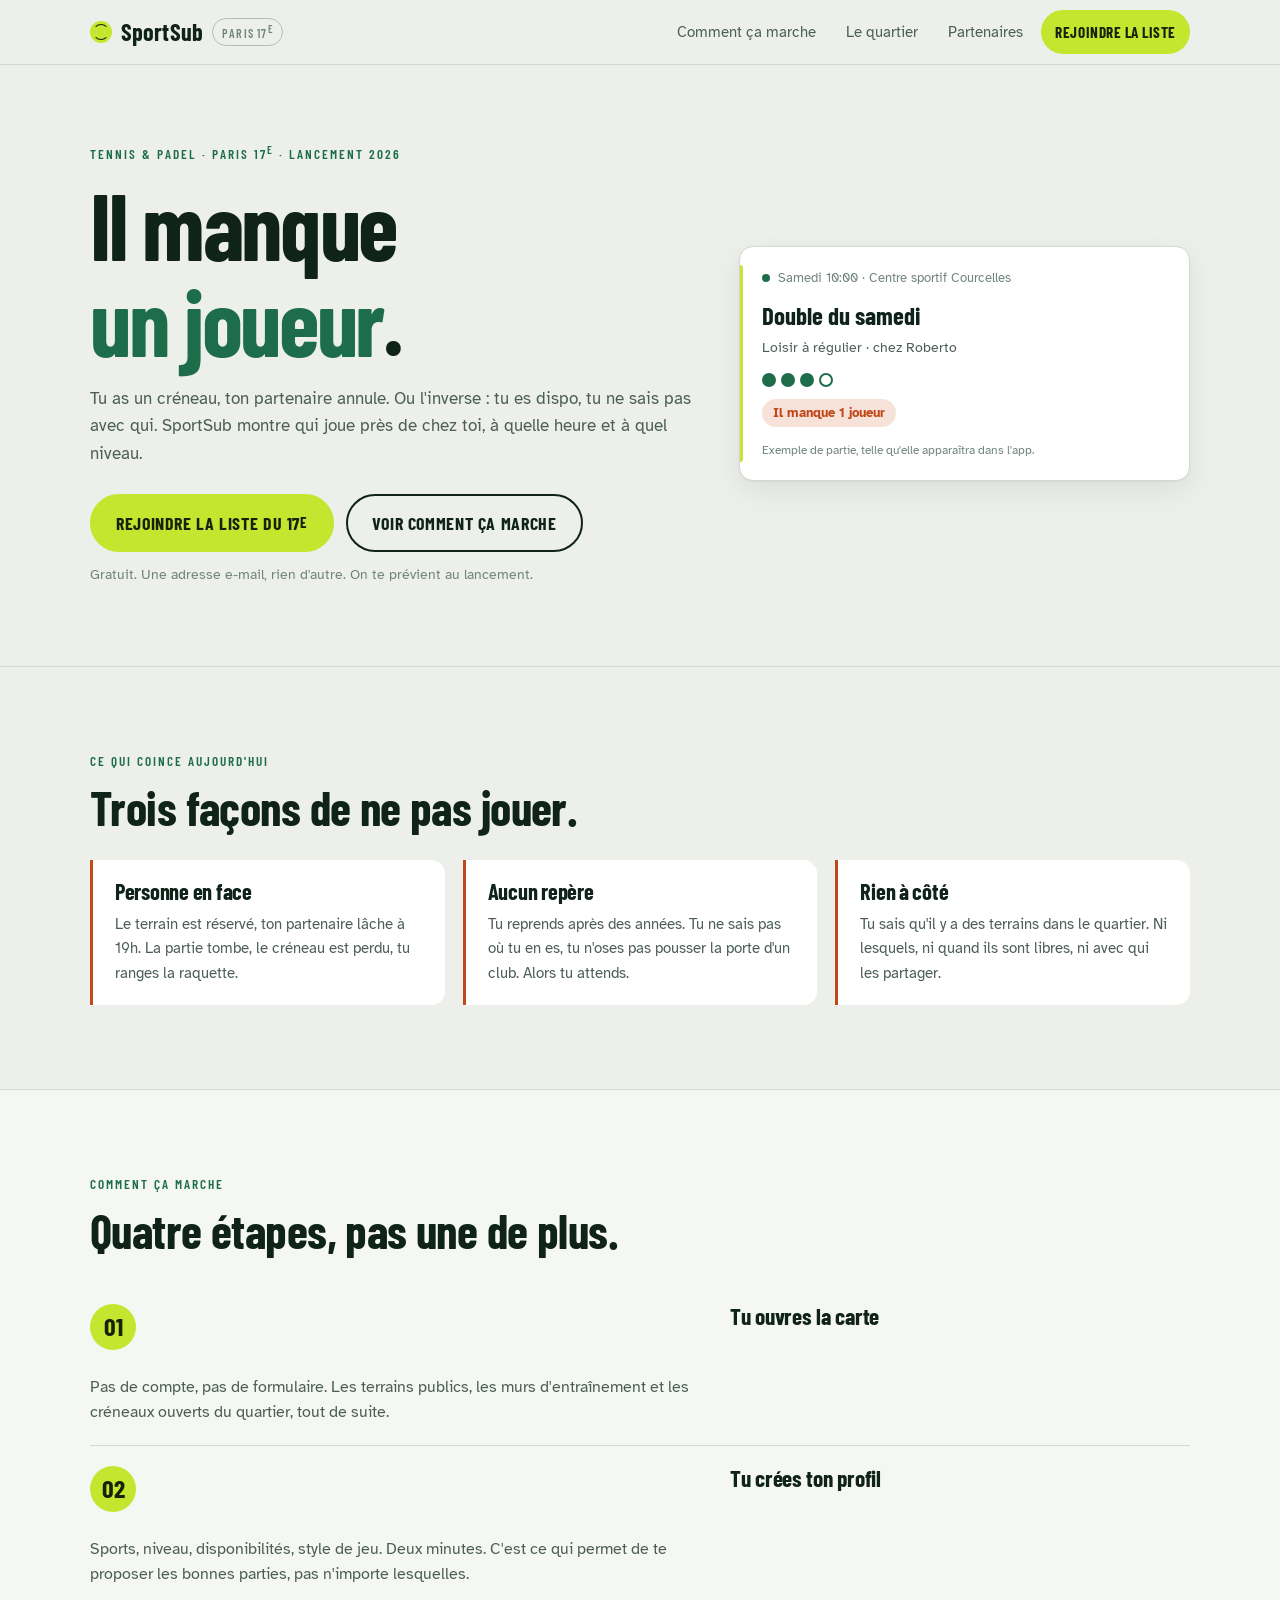
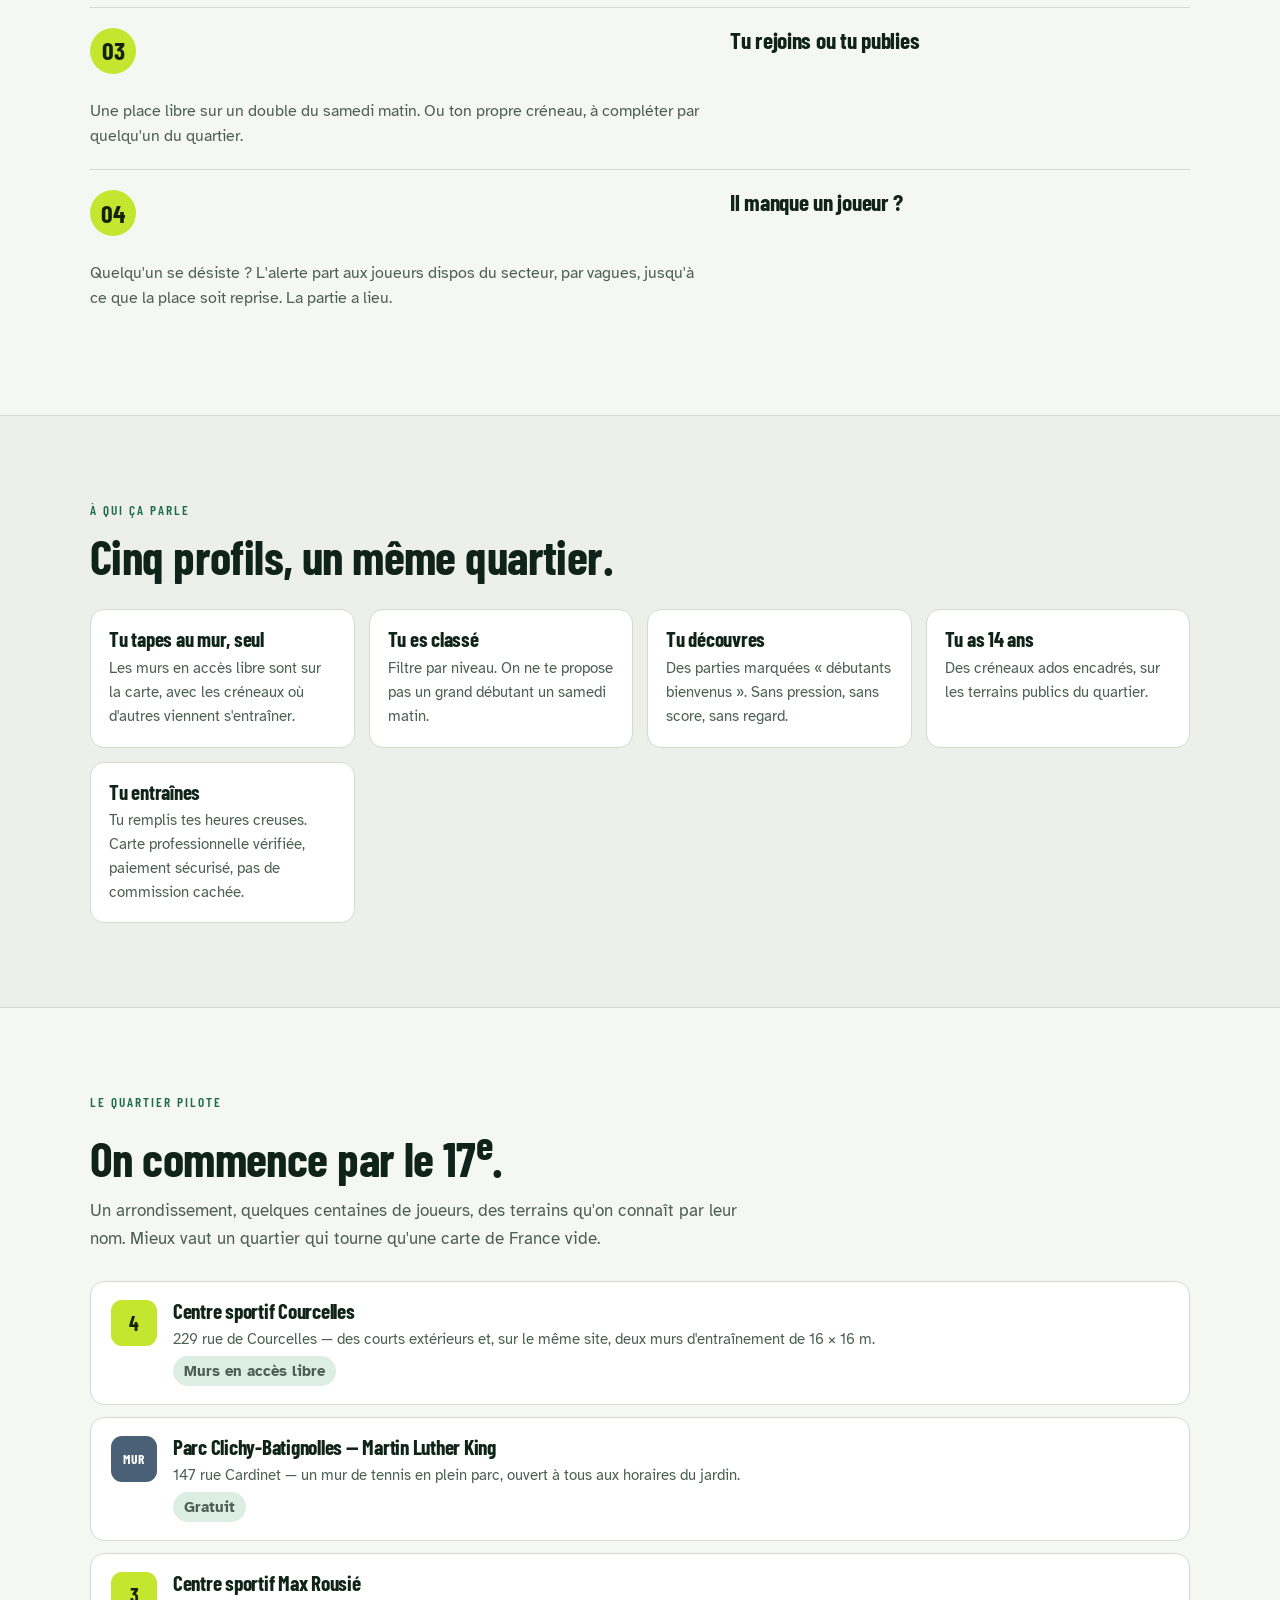
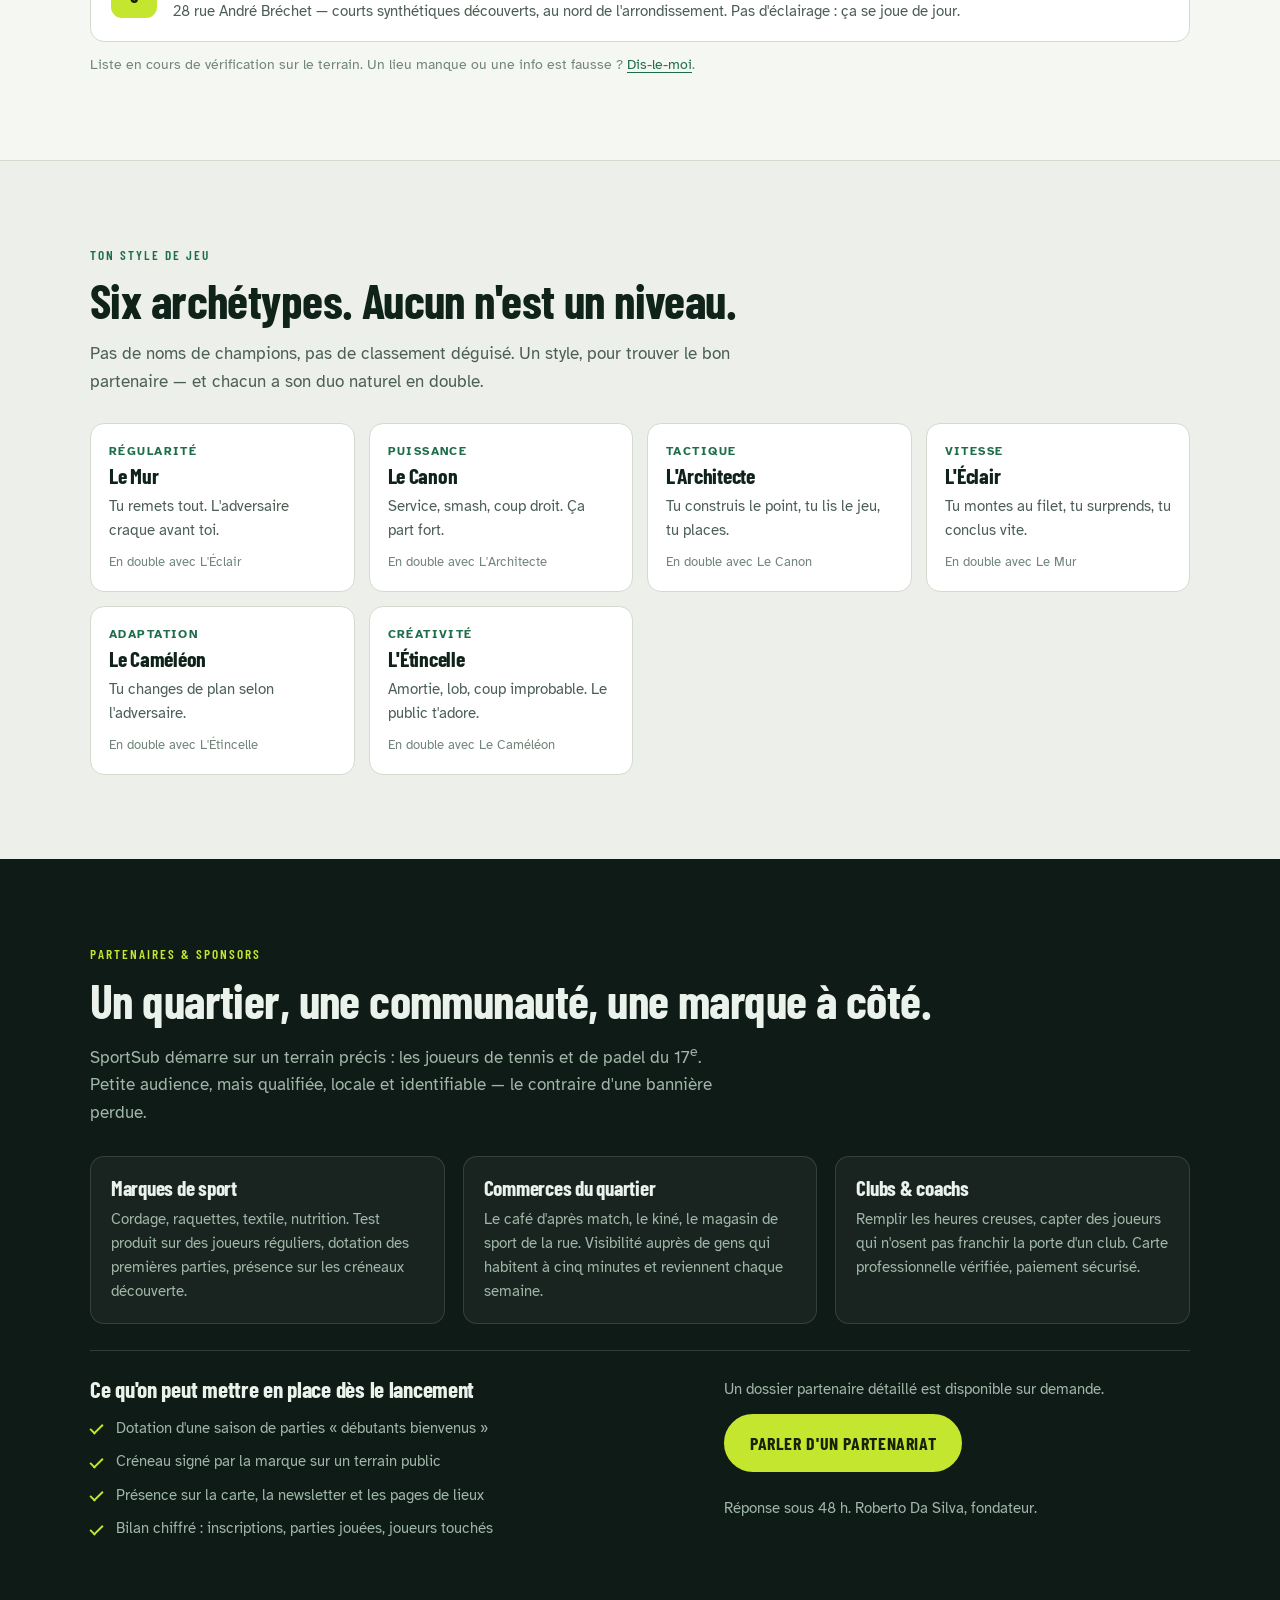
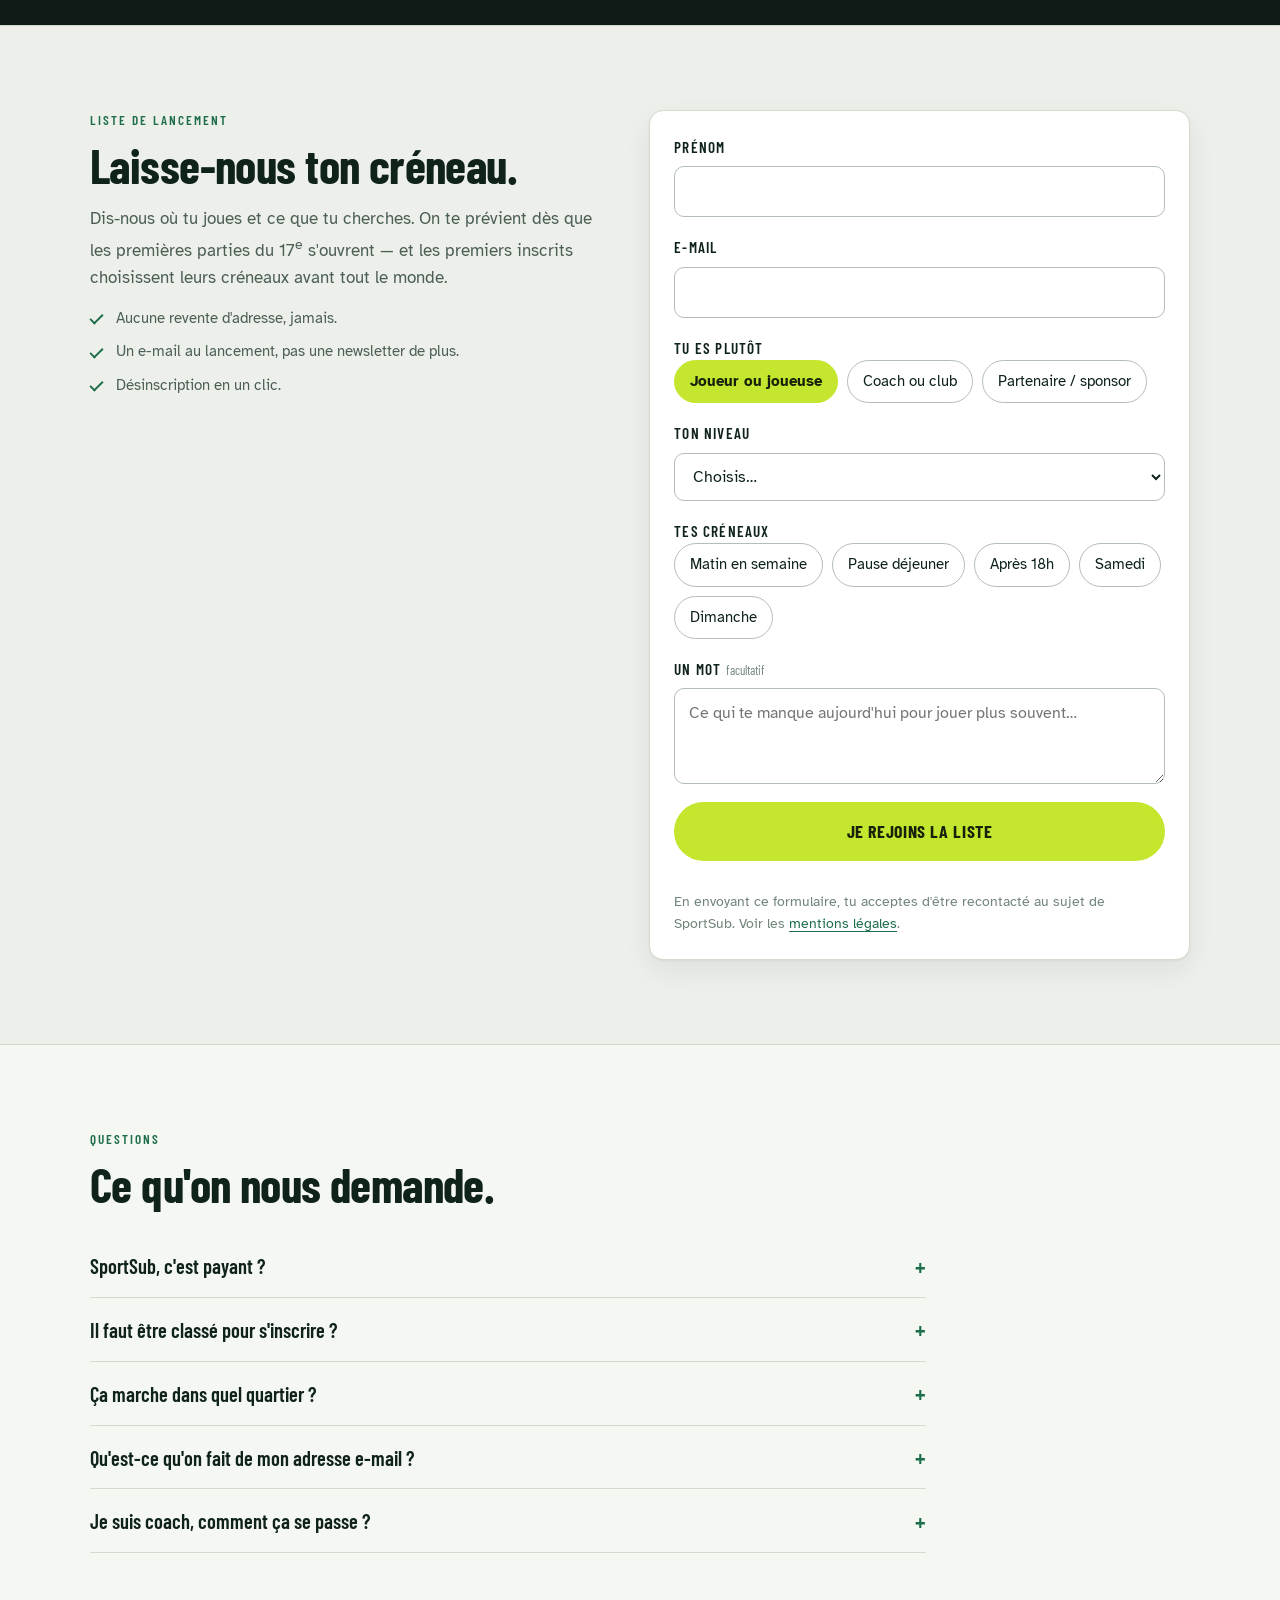
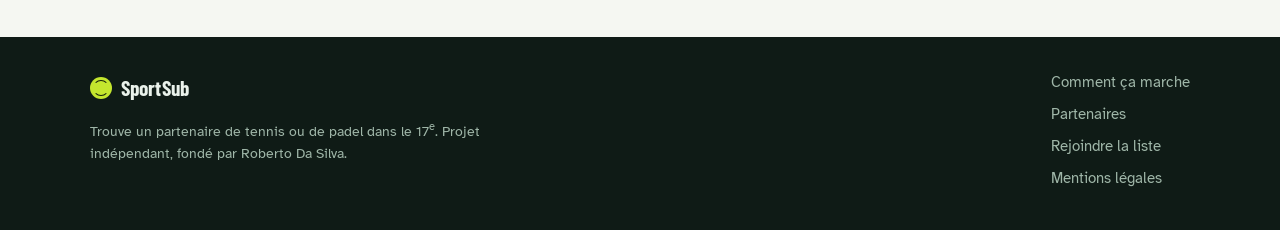
==== index.html @ edb20ce6 "Landing SportSub : page de pre-lancement du 17e Site statique autonome : accueil, formulaire d'inscr" ====
<!doctype html>
<html lang="fr">
<head>
<meta charset="utf-8">
<meta name="viewport" content="width=device-width, initial-scale=1, viewport-fit=cover">

<title>SportSub — trouve un partenaire de tennis et de padel dans le 17e</title>
<meta name="description" content="Tu as un créneau, il te manque quelqu'un. SportSub montre qui joue près de chez toi, à quelle heure et à quel niveau. Terrains publics, murs d'entraînement, clubs et coachs du 17e arrondissement de Paris.">
<link rel="canonical" href="https://robertinho-devfront.github.io/sportsub-landing/">
<meta name="theme-color" content="#0F231A">
<meta name="robots" content="index, follow, max-image-preview:large">

<meta property="og:type" content="website">
<meta property="og:locale" content="fr_FR">
<meta property="og:site_name" content="SportSub">
<meta property="og:title" content="SportSub — il manque un joueur">
<meta property="og:description" content="Trouve un partenaire de tennis ou de padel dans le 17e. Terrains publics, murs d'entraînement, coachs. Rejoins la liste de lancement.">
<meta property="og:url" content="https://robertinho-devfront.github.io/sportsub-landing/">
<meta property="og:image" content="https://robertinho-devfront.github.io/sportsub-landing/assets/img/og-cover.png">
<meta property="og:image:width" content="1200">
<meta property="og:image:height" content="630">
<meta property="og:image:alt" content="SportSub — il manque un joueur. Tennis et padel, Paris 17e.">
<meta name="twitter:card" content="summary_large_image">
<meta name="twitter:title" content="SportSub — il manque un joueur">
<meta name="twitter:description" content="Trouve un partenaire de tennis ou de padel dans le 17e. Rejoins la liste de lancement.">
<meta name="twitter:image" content="https://robertinho-devfront.github.io/sportsub-landing/assets/img/og-cover.png">

<link rel="icon" href="assets/img/favicon.svg" type="image/svg+xml">
<link rel="manifest" href="site.webmanifest">

<link rel="preconnect" href="https://fonts.googleapis.com">
<link rel="preconnect" href="https://fonts.gstatic.com" crossorigin>
<link rel="preload" as="style" href="https://fonts.googleapis.com/css2?family=Barlow+Condensed:wght@500;600;700&family=Atkinson+Hyperlegible:wght@400;700&display=swap">
<link rel="stylesheet" href="https://fonts.googleapis.com/css2?family=Barlow+Condensed:wght@500;600;700&family=Atkinson+Hyperlegible:wght@400;700&display=swap">
<link rel="stylesheet" href="assets/css/styles.css">

<!-- Test A/B du titre : assigné avant le premier rendu, donc sans clignotement.
     Le variant A est celui qui s'affiche si JavaScript est désactivé. -->
<script>
(function(){
  try{
    var k="sportsub_ab_headline", v=localStorage.getItem(k);
    if(v!=="a" && v!=="b"){ v = Math.random() < 0.5 ? "a" : "b"; localStorage.setItem(k, v); }
    document.documentElement.setAttribute("data-variant", v);
  }catch(e){ document.documentElement.setAttribute("data-variant","a"); }
})();
</script>

<!--
  Analytique sans cookie, donc sans bandeau de consentement.
  Décommente et remplace le domaine quand tu auras un compte Plausible (ou équivalent).
  <script defer data-domain="sportsub.fr" src="https://plausible.io/js/script.js"></script>
-->

<script type="application/ld+json">
{
  "@context": "https://schema.org",
  "@graph": [
    {
      "@type": "WebSite",
      "@id": "https://robertinho-devfront.github.io/sportsub-landing/#site",
      "url": "https://robertinho-devfront.github.io/sportsub-landing/",
      "name": "SportSub",
      "inLanguage": "fr-FR",
      "description": "Trouve un partenaire de tennis ou de padel dans le 17e arrondissement de Paris."
    },
    {
      "@type": "Organization",
      "@id": "https://robertinho-devfront.github.io/sportsub-landing/#org",
      "name": "SportSub",
      "url": "https://robertinho-devfront.github.io/sportsub-landing/",
      "logo": "https://robertinho-devfront.github.io/sportsub-landing/assets/img/og-cover.png",
      "founder": { "@type": "Person", "name": "Roberto Da Silva" },
      "areaServed": { "@type": "City", "name": "Paris" }
    },
    {
      "@type": "FAQPage",
      "@id": "https://robertinho-devfront.github.io/sportsub-landing/#faq",
      "mainEntity": [
        { "@type": "Question", "name": "SportSub, c'est payant ?",
          "acceptedAnswer": { "@type": "Answer", "text": "Trouver un partenaire et rejoindre une partie reste gratuit. Les options payantes concernent les coachs et les clubs qui veulent remplir leurs créneaux." } },
        { "@type": "Question", "name": "Il faut être classé pour s'inscrire ?",
          "acceptedAnswer": { "@type": "Answer", "text": "Non. Le niveau sert à te proposer les bonnes parties, pas à te trier. Débutants, joueurs du dimanche et classés cohabitent, chacun sur ses créneaux." } },
        { "@type": "Question", "name": "Ça marche dans quel quartier ?",
          "acceptedAnswer": { "@type": "Answer", "text": "On démarre sur le 17e arrondissement de Paris : terrains publics, murs d'entraînement en accès libre, clubs et coachs du secteur. Les autres arrondissements suivront." } },
        { "@type": "Question", "name": "Qu'est-ce qu'on fait de mon adresse e-mail ?",
          "acceptedAnswer": { "@type": "Answer", "text": "Elle sert uniquement à te prévenir du lancement. Aucune revente, aucun partage, désinscription en un clic." } }
      ]
    }
  ]
}
</script>
</head>

<body>
<a class="skip" href="#contenu">Aller au contenu</a>

<header class="topbar">
  <div class="wrap topbar__in">
    <a class="logo" href="#top" aria-label="SportSub, accueil">
      <span class="logo__ball" aria-hidden="true"></span>
      SportSub
      <span class="tag">Paris 17<sup>e</sup></span>
    </a>
    <nav class="nav" aria-label="Navigation principale">
      <a href="#comment">Comment ça marche</a>
      <a href="#quartier">Le quartier</a>
      <a href="#partenaires">Partenaires</a>
      <a class="btn btn--ball btn--sm" href="#inscription">Rejoindre la liste</a>
    </nav>
  </div>
</header>

<main id="contenu">

  <!-- ══ HERO ══ -->
  <section class="hero" id="top">
    <div class="wrap hero__in">
      <div class="hero__text">
        <p class="kicker">Tennis &amp; padel · Paris 17<sup>e</sup> · Lancement 2026</p>
        <h1 id="headline">
          <span class="v v--a">Il manque <em>un joueur</em>.</span>
          <span class="v v--b">Trouve ton <em>partenaire</em> dans le 17<sup>e</sup>.</span>
        </h1>
        <p class="lead">
          Tu as un créneau, ton partenaire annule. Ou l'inverse : tu es dispo, tu ne sais pas avec qui.
          SportSub montre qui joue près de chez toi, à quelle heure et à quel niveau.
        </p>
        <div class="cta-row">
          <a class="btn btn--ball" href="#inscription">Rejoindre la liste du 17<sup>e</sup></a>
          <a class="btn btn--ghost" href="#comment">Voir comment ça marche</a>
        </div>
        <p class="micro">Gratuit. Une adresse e-mail, rien d'autre. On te prévient au lancement.</p>
      </div>

      <figure class="hero__card" aria-labelledby="hero-card-t">
        <figcaption class="hero__card-head">
          <span class="dot" aria-hidden="true"></span>
          <span id="hero-card-t">Samedi 10:00 · Centre sportif Courcelles</span>
        </figcaption>
        <p class="hero__card-title">Double du samedi</p>
        <p class="hero__card-meta">Loisir à régulier · chez Roberto</p>
        <div class="seats" role="img" aria-label="3 joueurs sur 4">
          <i class="seat seat--on"></i><i class="seat seat--on"></i><i class="seat seat--on"></i><i class="seat"></i>
        </div>
        <p class="hero__card-alert">Il manque 1 joueur</p>
        <p class="hero__card-foot">Exemple de partie, telle qu'elle apparaîtra dans l'app.</p>
      </figure>
    </div>
  </section>

  <!-- ══ PROBLÈME ══ -->
  <section class="sec" id="probleme">
    <div class="wrap">
      <p class="kicker">Ce qui coince aujourd'hui</p>
      <h2>Trois façons de ne pas jouer.</h2>
      <div class="cols3">
        <article class="prob">
          <h3>Personne en face</h3>
          <p>Le terrain est réservé, ton partenaire lâche à 19h. La partie tombe, le créneau est perdu, tu ranges la raquette.</p>
        </article>
        <article class="prob">
          <h3>Aucun repère</h3>
          <p>Tu reprends après des années. Tu ne sais pas où tu en es, tu n'oses pas pousser la porte d'un club. Alors tu attends.</p>
        </article>
        <article class="prob">
          <h3>Rien à côté</h3>
          <p>Tu sais qu'il y a des terrains dans le quartier. Ni lesquels, ni quand ils sont libres, ni avec qui les partager.</p>
        </article>
      </div>
    </div>
  </section>

  <!-- ══ COMMENT ══ -->
  <section class="sec sec--alt" id="comment">
    <div class="wrap">
      <p class="kicker">Comment ça marche</p>
      <h2>Quatre étapes, pas une de plus.</h2>
      <ol class="steps">
        <li>
          <h3>Tu ouvres la carte</h3>
          <p>Pas de compte, pas de formulaire. Les terrains publics, les murs d'entraînement et les créneaux ouverts du quartier, tout de suite.</p>
        </li>
        <li>
          <h3>Tu crées ton profil</h3>
          <p>Sports, niveau, disponibilités, style de jeu. Deux minutes. C'est ce qui permet de te proposer les bonnes parties, pas n'importe lesquelles.</p>
        </li>
        <li>
          <h3>Tu rejoins ou tu publies</h3>
          <p>Une place libre sur un double du samedi matin. Ou ton propre créneau, à compléter par quelqu'un du quartier.</p>
        </li>
        <li>
          <h3>Il manque un joueur&nbsp;?</h3>
          <p>Quelqu'un se désiste&nbsp;? L'alerte part aux joueurs dispos du secteur, par vagues, jusqu'à ce que la place soit reprise. La partie a lieu.</p>
        </li>
      </ol>
    </div>
  </section>

  <!-- ══ POUR QUI ══ -->
  <section class="sec" id="pour-qui">
    <div class="wrap">
      <p class="kicker">À qui ça parle</p>
      <h2>Cinq profils, un même quartier.</h2>
      <div class="cards">
        <article class="mini"><h3>Tu tapes au mur, seul</h3><p>Les murs en accès libre sont sur la carte, avec les créneaux où d'autres viennent s'entraîner.</p></article>
        <article class="mini"><h3>Tu es classé</h3><p>Filtre par niveau. On ne te propose pas un grand débutant un samedi matin.</p></article>
        <article class="mini"><h3>Tu découvres</h3><p>Des parties marquées « débutants bienvenus ». Sans pression, sans score, sans regard.</p></article>
        <article class="mini"><h3>Tu as 14 ans</h3><p>Des créneaux ados encadrés, sur les terrains publics du quartier.</p></article>
        <article class="mini"><h3>Tu entraînes</h3><p>Tu remplis tes heures creuses. Carte professionnelle vérifiée, paiement sécurisé, pas de commission cachée.</p></article>
      </div>
    </div>
  </section>

  <!-- ══ QUARTIER ══ -->
  <section class="sec sec--alt" id="quartier">
    <div class="wrap">
      <p class="kicker">Le quartier pilote</p>
      <h2>On commence par le 17<sup>e</sup>.</h2>
      <p class="lead lead--tight">
        Un arrondissement, quelques centaines de joueurs, des terrains qu'on connaît par leur nom.
        Mieux vaut un quartier qui tourne qu'une carte de France vide.
      </p>
      <ul class="venues">
        <li>
          <span class="venues__k" aria-hidden="true">4</span>
          <div>
            <h3>Centre sportif Courcelles</h3>
            <p>229 rue de Courcelles — des courts extérieurs et, sur le même site, deux murs d'entraînement de 16 × 16 m.</p>
            <p class="badge badge--free">Murs en accès libre</p>
          </div>
        </li>
        <li>
          <span class="venues__k venues__k--wall" aria-hidden="true">MUR</span>
          <div>
            <h3>Parc Clichy-Batignolles — Martin Luther King</h3>
            <p>147 rue Cardinet — un mur de tennis en plein parc, ouvert à tous aux horaires du jardin.</p>
            <p class="badge badge--free">Gratuit</p>
          </div>
        </li>
        <li>
          <span class="venues__k" aria-hidden="true">3</span>
          <div>
            <h3>Centre sportif Max Rousié</h3>
            <p>28 rue André Bréchet — courts synthétiques découverts, au nord de l'arrondissement. Pas d'éclairage : ça se joue de jour.</p>
          </div>
        </li>
      </ul>
      <p class="micro">Liste en cours de vérification sur le terrain. Un lieu manque ou une info est fausse ? <a href="#inscription">Dis-le-moi</a>.</p>
    </div>
  </section>

  <!-- ══ ARCHÉTYPES ══ -->
  <section class="sec" id="styles">
    <div class="wrap">
      <p class="kicker">Ton style de jeu</p>
      <h2>Six archétypes. Aucun n'est un niveau.</h2>
      <p class="lead lead--tight">
        Pas de noms de champions, pas de classement déguisé. Un style, pour trouver le bon partenaire —
        et chacun a son duo naturel en double.
      </p>
      <div class="arch">
        <article><p class="trait">Régularité</p><h3>Le Mur</h3><p>Tu remets tout. L'adversaire craque avant toi.</p><p class="duo">En double avec L'Éclair</p></article>
        <article><p class="trait">Puissance</p><h3>Le Canon</h3><p>Service, smash, coup droit. Ça part fort.</p><p class="duo">En double avec L'Architecte</p></article>
        <article><p class="trait">Tactique</p><h3>L'Architecte</h3><p>Tu construis le point, tu lis le jeu, tu places.</p><p class="duo">En double avec Le Canon</p></article>
        <article><p class="trait">Vitesse</p><h3>L'Éclair</h3><p>Tu montes au filet, tu surprends, tu conclus vite.</p><p class="duo">En double avec Le Mur</p></article>
        <article><p class="trait">Adaptation</p><h3>Le Caméléon</h3><p>Tu changes de plan selon l'adversaire.</p><p class="duo">En double avec L'Étincelle</p></article>
        <article><p class="trait">Créativité</p><h3>L'Étincelle</h3><p>Amortie, lob, coup improbable. Le public t'adore.</p><p class="duo">En double avec Le Caméléon</p></article>
      </div>
    </div>
  </section>

  <!-- ══ PARTENAIRES / SPONSORS ══ -->
  <section class="sec sec--dark" id="partenaires">
    <div class="wrap">
      <p class="kicker kicker--light">Partenaires &amp; sponsors</p>
      <h2>Un quartier, une communauté, une marque à côté.</h2>
      <p class="lead lead--tight">
        SportSub démarre sur un terrain précis : les joueurs de tennis et de padel du 17<sup>e</sup>.
        Petite audience, mais qualifiée, locale et identifiable — le contraire d'une bannière perdue.
      </p>

      <div class="cols3 cols3--dark">
        <article class="offer">
          <h3>Marques de sport</h3>
          <p>Cordage, raquettes, textile, nutrition. Test produit sur des joueurs réguliers, dotation des premières parties, présence sur les créneaux découverte.</p>
        </article>
        <article class="offer">
          <h3>Commerces du quartier</h3>
          <p>Le café d'après match, le kiné, le magasin de sport de la rue. Visibilité auprès de gens qui habitent à cinq minutes et reviennent chaque semaine.</p>
        </article>
        <article class="offer">
          <h3>Clubs &amp; coachs</h3>
          <p>Remplir les heures creuses, capter des joueurs qui n'osent pas franchir la porte d'un club. Carte professionnelle vérifiée, paiement sécurisé.</p>
        </article>
      </div>

      <div class="pitch">
        <div>
          <h3>Ce qu'on peut mettre en place dès le lancement</h3>
          <ul class="ticks">
            <li>Dotation d'une saison de parties « débutants bienvenus »</li>
            <li>Créneau signé par la marque sur un terrain public</li>
            <li>Présence sur la carte, la newsletter et les pages de lieux</li>
            <li>Bilan chiffré : inscriptions, parties jouées, joueurs touchés</li>
          </ul>
        </div>
        <div class="pitch__cta">
          <p>Un dossier partenaire détaillé est disponible sur demande.</p>
          <a class="btn btn--ball" href="#inscription" data-role="partenaire">Parler d'un partenariat</a>
          <p class="micro micro--light">Réponse sous 48&nbsp;h. Roberto Da Silva, fondateur.</p>
        </div>
      </div>
    </div>
  </section>

  <!-- ══ INSCRIPTION ══ -->
  <section class="sec" id="inscription">
    <div class="wrap form-grid">
      <div>
        <p class="kicker">Liste de lancement</p>
        <h2>Laisse-nous ton créneau.</h2>
        <p class="lead lead--tight">
          Dis-nous où tu joues et ce que tu cherches. On te prévient dès que les premières parties du 17<sup>e</sup> s'ouvrent —
          et les premiers inscrits choisissent leurs créneaux avant tout le monde.
        </p>
        <ul class="ticks ticks--plain">
          <li>Aucune revente d'adresse, jamais.</li>
          <li>Un e-mail au lancement, pas une newsletter de plus.</li>
          <li>Désinscription en un clic.</li>
        </ul>
      </div>

      <form id="form" novalidate>
        <div class="field">
          <label for="f-prenom">Prénom</label>
          <input type="text" id="f-prenom" name="prenom" autocomplete="given-name" required aria-describedby="e-prenom">
          <p class="err" id="e-prenom" hidden></p>
        </div>

        <div class="field">
          <label for="f-email">E-mail</label>
          <input type="email" id="f-email" name="email" autocomplete="email" inputmode="email" required aria-describedby="e-email">
          <p class="err" id="e-email" hidden></p>
        </div>

        <fieldset class="field">
          <legend>Tu es plutôt</legend>
          <div class="opts" role="group">
            <label class="opt"><input type="radio" name="profil" value="joueur" checked><span>Joueur ou joueuse</span></label>
            <label class="opt"><input type="radio" name="profil" value="coach"><span>Coach ou club</span></label>
            <label class="opt"><input type="radio" name="profil" value="partenaire"><span>Partenaire / sponsor</span></label>
          </div>
        </fieldset>

        <div class="field" data-when="joueur">
          <label for="f-niveau">Ton niveau</label>
          <select id="f-niveau" name="niveau">
            <option value="">Choisis…</option>
            <option value="decouverte">Je découvre, je n'ai jamais vraiment joué</option>
            <option value="loisir">Loisir, je tape la balle de temps en temps</option>
            <option value="regulier">Régulier, je joue toutes les semaines</option>
            <option value="classe">Classé, de 30/4 à 15/5</option>
            <option value="competition">Compétition, 15/4 et mieux</option>
          </select>
        </div>

        <fieldset class="field" data-when="joueur">
          <legend>Tes créneaux</legend>
          <div class="opts">
            <label class="opt"><input type="checkbox" name="dispo" value="matin"><span>Matin en semaine</span></label>
            <label class="opt"><input type="checkbox" name="dispo" value="midi"><span>Pause déjeuner</span></label>
            <label class="opt"><input type="checkbox" name="dispo" value="soir"><span>Après 18h</span></label>
            <label class="opt"><input type="checkbox" name="dispo" value="samedi"><span>Samedi</span></label>
            <label class="opt"><input type="checkbox" name="dispo" value="dimanche"><span>Dimanche</span></label>
          </div>
        </fieldset>

        <div class="field">
          <label for="f-mot">Un mot <span class="opt-tag">facultatif</span></label>
          <textarea id="f-mot" name="mot" maxlength="600" placeholder="Ce qui te manque aujourd'hui pour jouer plus souvent…"></textarea>
        </div>

        <!-- Piège à robots : invisible pour les humains, rempli par les bots. -->
        <div class="hp" aria-hidden="true">
          <label for="f-site">Ne remplis pas ce champ</label>
          <input type="text" id="f-site" name="_gotcha" tabindex="-1" autocomplete="off">
        </div>

        <button type="submit" class="btn btn--ball" id="submit">Je rejoins la liste</button>
        <p class="state" id="state" role="status" hidden></p>
        <p class="micro">
          En envoyant ce formulaire, tu acceptes d'être recontacté au sujet de SportSub.
          Voir les <a href="mentions-legales.html">mentions légales</a>.
        </p>
      </form>
    </div>
  </section>

  <!-- ══ FAQ ══ -->
  <section class="sec sec--alt" id="faq">
    <div class="wrap">
      <p class="kicker">Questions</p>
      <h2>Ce qu'on nous demande.</h2>
      <div class="faq">
        <details>
          <summary>SportSub, c'est payant&nbsp;?</summary>
          <p>Trouver un partenaire et rejoindre une partie reste gratuit. Les options payantes concernent les coachs et les clubs qui veulent remplir leurs créneaux.</p>
        </details>
        <details>
          <summary>Il faut être classé pour s'inscrire&nbsp;?</summary>
          <p>Non. Le niveau sert à te proposer les bonnes parties, pas à te trier. Débutants, joueurs du dimanche et classés cohabitent, chacun sur ses créneaux.</p>
        </details>
        <details>
          <summary>Ça marche dans quel quartier&nbsp;?</summary>
          <p>On démarre sur le 17<sup>e</sup> arrondissement de Paris : terrains publics, murs d'entraînement en accès libre, clubs et coachs du secteur. Les autres arrondissements suivront, un par un.</p>
        </details>
        <details>
          <summary>Qu'est-ce qu'on fait de mon adresse e-mail&nbsp;?</summary>
          <p>Elle sert uniquement à te prévenir du lancement. Aucune revente, aucun partage, désinscription en un clic.</p>
        </details>
        <details>
          <summary>Je suis coach, comment ça se passe&nbsp;?</summary>
          <p>Carte professionnelle vérifiée à l'inscription, comme l'exige le Code du sport. Tu publies tes créneaux, les joueurs réservent, le paiement est sécurisé.</p>
        </details>
      </div>
    </div>
  </section>
</main>

<footer class="foot">
  <div class="wrap foot__in">
    <div>
      <a class="logo logo--foot" href="#top"><span class="logo__ball" aria-hidden="true"></span>SportSub</a>
      <p class="micro micro--light">Trouve un partenaire de tennis ou de padel dans le 17<sup>e</sup>. Projet indépendant, fondé par Roberto Da Silva.</p>
    </div>
    <nav aria-label="Pied de page">
      <a href="#comment">Comment ça marche</a>
      <a href="#partenaires">Partenaires</a>
      <a href="#inscription">Rejoindre la liste</a>
      <a href="mentions-legales.html">Mentions légales</a>
    </nav>
  </div>
</footer>

<script src="assets/js/main.js" defer></script>
</body>
</html>
---- assets/css/styles.css ----
/* ==========================================================================
   SportSub — landing de pré-lancement
   Design system : lignes de court, vert terrain, jaune balle.
   Tokens en clair sur :root, redéfinis en sombre. Rien de codé en dur.
   ========================================================================== */

:root{
  --ground:#EDF0EA;
  --panel:#FFFFFF;
  --panel-2:#F5F7F2;
  --ink:#0F231A;
  --ink-soft:#4C5F55;
  --ink-faint:#71857A;
  --line:#D3DACE;
  --line-strong:#B3BFB4;

  --ball:#C4E62E;
  --ball-ink:#16220A;
  --court:#1E6D4A;
  --court-soft:#DCEDE2;
  --alert:#C1481A;
  --alert-soft:#F7E2D9;

  --dark-ground:#0F1B16;
  --dark-ink:#EAF2EB;
  --dark-soft:#9FB6A8;

  --radius:14px;
  --shadow:0 1px 2px rgba(15,35,26,.05), 0 10px 28px rgba(15,35,26,.07);
  --maxw:1140px;
  --gutter:20px;

  color-scheme:light;
}

@media (prefers-color-scheme: dark){
  :root:not([data-theme="light"]){
    --ground:#0C1310;
    --panel:#141E19;
    --panel-2:#1A241E;
    --ink:#E7EFE8;
    --ink-soft:#9DB1A4;
    --ink-faint:#7E9387;
    --line:#26332C;
    --line-strong:#3A4A41;

    --ball:#C4E62E;
    --ball-ink:#16220A;
    --court:#54C08A;
    --court-soft:#172E23;
    --alert:#FF8A55;
    --alert-soft:#33200F;

    --dark-ground:#060B09;
    --dark-ink:#EAF2EB;
    --dark-soft:#9FB6A8;

    --shadow:0 1px 2px rgba(0,0,0,.45), 0 10px 28px rgba(0,0,0,.35);
    color-scheme:dark;
  }
}
:root[data-theme="dark"]{
  --ground:#0C1310; --panel:#141E19; --panel-2:#1A241E;
  --ink:#E7EFE8; --ink-soft:#9DB1A4; --ink-faint:#7E9387;
  --line:#26332C; --line-strong:#3A4A41;
  --court:#54C08A; --court-soft:#172E23;
  --alert:#FF8A55; --alert-soft:#33200F;
  --dark-ground:#060B09;
  --shadow:0 1px 2px rgba(0,0,0,.45), 0 10px 28px rgba(0,0,0,.35);
  color-scheme:dark;
}

/* ---------- base ---------- */
*,*::before,*::after{box-sizing:border-box}
html{scroll-behavior:smooth}
@media (prefers-reduced-motion: reduce){
  html{scroll-behavior:auto}
  *{animation-duration:.01ms!important;animation-iteration-count:1!important;transition-duration:.01ms!important}
}
body{
  margin:0;
  background:var(--ground);
  color:var(--ink);
  font-family:"Atkinson Hyperlegible", ui-sans-serif, system-ui, -apple-system, "Segoe UI", sans-serif;
  font-size:17px;
  line-height:1.6;
  -webkit-font-smoothing:antialiased;
  overflow-wrap:break-word;
}
h1,h2,h3,.logo,.btn,.kicker,.venues__k,.steps li h3,.num{
  font-family:"Barlow Condensed", ui-sans-serif, system-ui, sans-serif;
}
h1,h2,h3{margin:0;line-height:1.04;letter-spacing:-.012em;text-wrap:balance}
p{margin:0}
ul,ol{margin:0;padding:0;list-style:none}
img,svg{display:block;max-width:100%}
a{color:var(--court);text-underline-offset:3px}
button{font:inherit;color:inherit;background:none;border:0;cursor:pointer}
:focus-visible{outline:3px solid var(--court);outline-offset:3px;border-radius:4px}

.wrap{width:100%;max-width:var(--maxw);margin-inline:auto;padding-inline:var(--gutter)}

.skip{
  position:absolute;left:var(--gutter);top:8px;z-index:100;
  background:var(--ink);color:var(--ground);padding:10px 16px;border-radius:8px;
  text-decoration:none;transform:translateY(-200%);
}
.skip:focus{transform:translateY(0)}

/* ---------- barre du haut ---------- */
.topbar{
  position:sticky;top:0;z-index:50;
  background:color-mix(in srgb, var(--ground) 90%, transparent);
  backdrop-filter:blur(12px);
  border-bottom:1px solid var(--line);
  padding-top:env(safe-area-inset-top, 0px);
}
.topbar__in{display:flex;align-items:center;gap:16px;min-height:64px;flex-wrap:wrap}
.logo{
  display:flex;align-items:center;gap:9px;
  font-weight:700;font-size:1.5rem;letter-spacing:.005em;
  color:var(--ink);text-decoration:none;
}
.logo__ball{width:22px;height:22px;border-radius:50%;background:var(--ball);position:relative;flex:none}
.logo__ball::after{
  content:"";position:absolute;inset:3px;border-radius:50%;
  border:1.5px solid var(--ball-ink);border-left-color:transparent;border-right-color:transparent;
}
.tag{
  font-family:"Barlow Condensed",sans-serif;font-weight:600;font-size:.76rem;
  text-transform:uppercase;letter-spacing:.1em;color:var(--ink-faint);
  border:1px solid var(--line-strong);border-radius:999px;padding:2px 9px;
}
.nav{display:flex;align-items:center;gap:6px;margin-left:auto;flex-wrap:wrap}
.nav a{
  color:var(--ink-soft);text-decoration:none;font-size:.95rem;
  padding:8px 12px;border-radius:999px;white-space:nowrap;
}
.nav a:hover{color:var(--ink);background:var(--panel-2)}
.nav a.btn{color:var(--ball-ink)}
.nav a.btn:hover{background:transparent;color:var(--ink)}
@media (max-width:640px){
  .nav a:not(.btn){display:none}
  .topbar__in{flex-wrap:nowrap;gap:10px;min-height:58px}
  .logo{font-size:1.3rem;min-width:0}
  .nav a.btn{padding:8px 13px;font-size:.88rem;white-space:nowrap}
}
@media (max-width:420px){
  .tag{display:none}
}

/* ---------- boutons ---------- */
.btn{
  display:inline-flex;align-items:center;justify-content:center;
  padding:13px 24px;border-radius:999px;border:2px solid var(--ink);
  background:var(--ink);color:var(--ground);
  font-weight:700;font-size:1.12rem;letter-spacing:.035em;text-transform:uppercase;
  text-decoration:none;transition:background .15s ease,color .15s ease;
}
.btn:hover{background:transparent;color:var(--ink)}
.btn--ball{background:var(--ball);border-color:var(--ball);color:var(--ball-ink)}
.btn--ball:hover{background:transparent;color:var(--ink);border-color:var(--ink)}
.btn--ghost{background:transparent;color:var(--ink)}
.btn--ghost:hover{background:var(--ink);color:var(--ground)}
.btn--sm{padding:9px 16px;font-size:.98rem}
.btn[disabled]{opacity:.6;cursor:progress}

/* ---------- typographie de section ---------- */
.kicker{
  font-weight:600;text-transform:uppercase;letter-spacing:.15em;
  font-size:.83rem;color:var(--court);margin-bottom:10px;
}
.kicker--light{color:var(--ball)}
.sec{padding-block:clamp(46px, 8vw, 84px);border-top:1px solid var(--line)}
.sec--alt{background:var(--panel-2)}
.sec h2{font-size:clamp(2rem, 5.2vw, 3rem)}
.lead{max-width:60ch;margin-top:16px;font-size:1.08rem;color:var(--ink-soft)}
.lead--tight{margin-top:14px}
.micro{margin-top:12px;font-size:.86rem;color:var(--ink-faint)}
.micro--light{color:var(--dark-soft)}

/* ---------- hero ---------- */
.hero{padding-block:clamp(38px, 7vw, 76px) clamp(40px, 7vw, 80px)}
.hero__in{display:grid;grid-template-columns:minmax(0,1.35fr) minmax(0,1fr);gap:40px;align-items:center}
@media (max-width:900px){ .hero__in{grid-template-columns:1fr;gap:30px} }
.hero h1{font-size:clamp(3rem, 11vw, 5.8rem);font-weight:700;letter-spacing:-.025em}
.hero h1 em{font-style:normal;color:var(--court)}
/* Test A/B du titre : le variant A est le défaut, y compris sans JavaScript. */
.v--b{display:none}
:root[data-variant="b"] .v--a{display:none}
:root[data-variant="b"] .v--b{display:inline}
.hero h1 sup{font-size:.48em;top:-.55em;position:relative}
.cta-row{display:flex;gap:12px;flex-wrap:wrap;margin-top:26px}

.hero__card{
  margin:0;background:var(--panel);border:1px solid var(--line);
  border-radius:var(--radius);padding:20px 22px;box-shadow:var(--shadow);
  position:relative;
}
.hero__card::before{
  content:"";position:absolute;left:0;top:18px;bottom:18px;width:3px;
  background:var(--ball);border-radius:0 3px 3px 0;
}
.hero__card-head{display:flex;align-items:center;gap:8px;font-size:.84rem;color:var(--ink-faint)}
.dot{width:8px;height:8px;border-radius:50%;background:var(--court);flex:none}
.hero__card-title{font-family:"Barlow Condensed",sans-serif;font-weight:700;font-size:1.55rem;margin-top:8px}
.hero__card-meta{font-size:.9rem;color:var(--ink-soft)}
.seats{display:flex;gap:5px;margin-top:14px}
.seat{width:14px;height:14px;border-radius:50%;border:2px solid var(--court);display:block}
.seat--on{background:var(--court)}
.hero__card-alert{
  display:inline-block;margin-top:12px;padding:3px 11px;border-radius:999px;
  background:var(--alert-soft);color:var(--alert);font-weight:700;font-size:.84rem;
}
.hero__card-foot{margin-top:14px;font-size:.78rem;color:var(--ink-faint)}

/* ---------- colonnes ---------- */
.cols3{display:grid;grid-template-columns:repeat(auto-fit,minmax(250px,1fr));gap:18px;margin-top:28px}
.prob{
  background:var(--panel);border-left:3px solid var(--alert);
  border-radius:0 var(--radius) var(--radius) 0;padding:20px 22px;
}
.prob h3{font-size:1.4rem}
.prob p{margin-top:8px;color:var(--ink-soft);font-size:.96rem}

.cards{display:grid;grid-template-columns:repeat(auto-fit,minmax(230px,1fr));gap:14px;margin-top:28px}
.mini{background:var(--panel);border:1px solid var(--line);border-radius:var(--radius);padding:18px}
.mini h3{font-size:1.3rem}
.mini p{margin-top:7px;font-size:.93rem;color:var(--ink-soft)}

/* ---------- étapes ---------- */
.steps{counter-reset:step;margin-top:28px}
.steps li{
  display:grid;grid-template-columns:auto 1fr;gap:20px;align-items:start;
  padding-block:20px;border-bottom:1px solid var(--line);
}
.steps li:last-child{border-bottom:0}
.steps li::before{
  counter-increment:step;content:counter(step,decimal-leading-zero);
  font-family:"Barlow Condensed",sans-serif;font-weight:700;font-size:1.6rem;
  width:46px;height:46px;border-radius:50%;
  background:var(--ball);color:var(--ball-ink);
  display:grid;place-items:center;
}
.steps li h3{font-size:1.45rem}
.steps li p{margin-top:5px;color:var(--ink-soft);font-size:.98rem;max-width:62ch}

/* ---------- lieux ---------- */
.venues{margin-top:28px;display:grid;gap:12px}
.venues li{
  display:grid;grid-template-columns:auto 1fr;gap:16px;align-items:start;
  background:var(--panel);border:1px solid var(--line);border-radius:var(--radius);padding:18px 20px;
}
.venues__k{
  width:46px;height:46px;border-radius:11px;background:var(--ball);color:var(--ball-ink);
  display:grid;place-items:center;font-weight:700;font-size:1.25rem;
}
.venues__k--wall{background:#4A6076;color:#fff;font-size:.85rem;letter-spacing:.06em}
.venues li h3{font-size:1.32rem}
.venues li p{margin-top:5px;font-size:.94rem;color:var(--ink-soft)}
.badge{
  display:inline-block;margin-top:9px;padding:2px 10px;border-radius:999px;
  font-size:.78rem;font-weight:700;background:var(--panel-2);border:1px solid var(--line);color:var(--ink-soft);
}
.badge--free{background:var(--court-soft);border-color:transparent;color:var(--court)}

/* ---------- archétypes ---------- */
.arch{display:grid;grid-template-columns:repeat(auto-fit,minmax(215px,1fr));gap:14px;margin-top:28px}
.arch article{background:var(--panel);border:1px solid var(--line);border-radius:var(--radius);padding:18px}
.arch .trait{font-size:.74rem;font-weight:700;letter-spacing:.12em;text-transform:uppercase;color:var(--court)}
.arch h3{font-size:1.35rem;margin-top:3px}
.arch article p:not(.trait):not(.duo){margin-top:8px;font-size:.93rem;color:var(--ink-soft)}
.arch .duo{margin-top:10px;font-size:.82rem;color:var(--ink-faint)}

/* ---------- section sombre (partenaires) ---------- */
.sec--dark{background:var(--dark-ground);color:var(--dark-ink);border-top-color:var(--dark-ground)}
.sec--dark h2,.sec--dark h3{color:var(--dark-ink)}
.sec--dark .lead{color:var(--dark-soft)}
.cols3--dark{margin-top:30px}
.offer{
  background:rgba(255,255,255,.045);border:1px solid rgba(255,255,255,.12);
  border-radius:var(--radius);padding:20px;
}
.offer h3{font-size:1.32rem}
.offer p{margin-top:8px;font-size:.94rem;color:var(--dark-soft)}
.pitch{
  margin-top:26px;display:grid;grid-template-columns:minmax(0,1.3fr) minmax(0,1fr);gap:28px;
  border-top:1px solid rgba(255,255,255,.14);padding-top:26px;align-items:start;
}
@media (max-width:860px){ .pitch{grid-template-columns:1fr;gap:22px} }
.pitch h3{font-size:1.45rem}
.ticks{margin-top:14px;display:grid;gap:9px}
.ticks li{position:relative;padding-left:26px;color:var(--dark-soft);font-size:.96rem}
.ticks li::before{
  content:"";position:absolute;left:0;top:.55em;width:13px;height:7px;
  border-left:2.5px solid var(--ball);border-bottom:2.5px solid var(--ball);
  transform:rotate(-45deg);
}
.ticks--plain li{color:var(--ink-soft)}
.ticks--plain li::before{border-color:var(--court)}
.pitch__cta{display:grid;gap:12px;justify-items:start}
.pitch__cta p{color:var(--dark-soft);font-size:.94rem}

/* ---------- formulaire ---------- */
.form-grid{display:grid;grid-template-columns:minmax(0,1fr) minmax(0,1.05fr);gap:44px;align-items:start}
@media (max-width:900px){ .form-grid{grid-template-columns:1fr;gap:30px} }
#form{
  display:grid;gap:18px;background:var(--panel);border:1px solid var(--line);
  border-radius:var(--radius);padding:24px;box-shadow:var(--shadow);
}
.field{display:grid;gap:7px;border:0;padding:0;margin:0;min-width:0}
.field > label,.field > legend{
  font-family:"Barlow Condensed",sans-serif;font-weight:600;
  text-transform:uppercase;letter-spacing:.08em;font-size:.95rem;padding:0;
}
.opt-tag{text-transform:none;letter-spacing:0;color:var(--ink-faint);font-weight:400;font-size:.8rem}
input[type=text],input[type=email],select,textarea{
  width:100%;padding:12px 14px;border:1.5px solid var(--line-strong);border-radius:10px;
  background:var(--panel);color:var(--ink);font:inherit;font-size:.98rem;
}
textarea{min-height:96px;resize:vertical}
input:focus,select:focus,textarea:focus{
  border-color:var(--court);outline:none;
  box-shadow:0 0 0 3px color-mix(in srgb, var(--court) 22%, transparent);
}
.opts{display:flex;flex-wrap:wrap;gap:9px}
.opt{position:relative;display:block}
.opt input{position:absolute;inset:0;width:100%;height:100%;opacity:0;margin:0;cursor:pointer}
.opt span{
  display:block;border:1.5px solid var(--line-strong);border-radius:999px;
  padding:9px 15px;font-size:.92rem;background:var(--panel);
}
.opt input:checked + span{background:var(--ball);border-color:var(--ball);color:var(--ball-ink);font-weight:700}
.opt input:focus-visible + span{outline:3px solid var(--court);outline-offset:2px}
.err{font-size:.86rem;color:var(--alert);font-weight:700}
.err[hidden]{display:none}
.state{padding:14px 16px;border-radius:10px;font-size:.95rem}
.state[hidden]{display:none}
.state--ok{background:var(--court-soft);color:var(--court)}
.state--ko{background:var(--alert-soft);color:var(--alert)}
.hp{position:absolute;left:-9999px;width:1px;height:1px;overflow:hidden}
[data-when][hidden]{display:none}

/* ---------- FAQ ---------- */
.faq{margin-top:26px;display:grid;gap:2px;max-width:76ch}
.faq details{border-bottom:1px solid var(--line);padding-block:14px}
.faq summary{
  cursor:pointer;font-family:"Barlow Condensed",sans-serif;font-weight:600;
  font-size:1.28rem;list-style:none;display:flex;justify-content:space-between;gap:16px;align-items:center;
}
.faq summary::-webkit-details-marker{display:none}
.faq summary::after{content:"+";color:var(--court);font-size:1.5rem;line-height:1}
.faq details[open] summary::after{content:"−"}
.faq details p{margin-top:9px;color:var(--ink-soft);font-size:.97rem;max-width:64ch}

/* ---------- pied ---------- */
.foot{
  background:var(--dark-ground);color:var(--dark-soft);
  padding-block:34px calc(40px + env(safe-area-inset-bottom, 0px));
}
.foot__in{display:flex;gap:26px;justify-content:space-between;flex-wrap:wrap;align-items:flex-start}
.logo--foot{color:var(--dark-ink);font-size:1.32rem;margin-bottom:8px}
.foot nav{display:grid;gap:8px}
.foot nav a{color:var(--dark-soft);text-decoration:none;font-size:.93rem}
.foot nav a:hover{color:var(--dark-ink);text-decoration:underline}
.foot .micro--light{max-width:44ch}

/* ---------- page simple (mentions légales) ---------- */
.doc{padding-block:40px 70px;max-width:72ch}
.doc h1{font-size:clamp(2.2rem,6vw,3rem);margin-bottom:8px}
.doc h2{font-size:1.5rem;margin-top:30px}
.doc p,.doc li{color:var(--ink-soft);margin-top:10px}
.doc ul{list-style:disc;padding-left:22px}
.doc a{color:var(--court)}
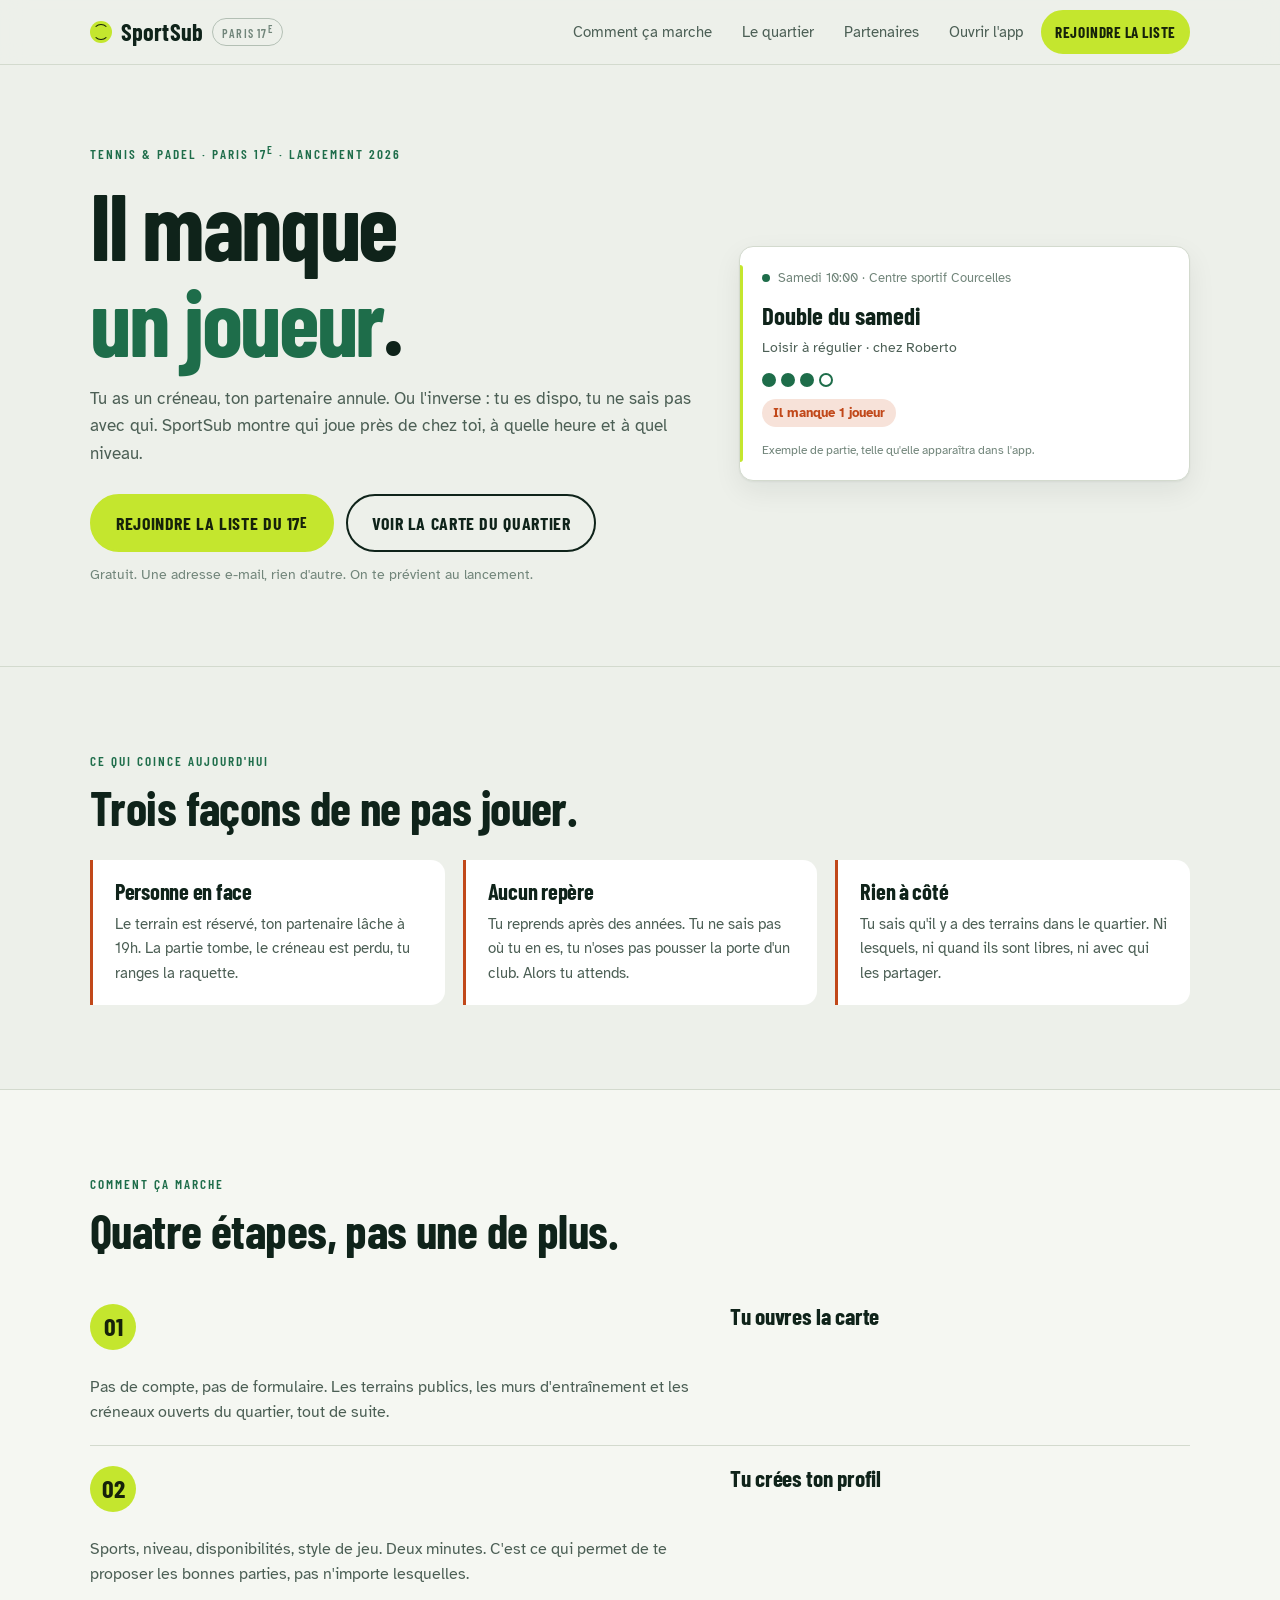
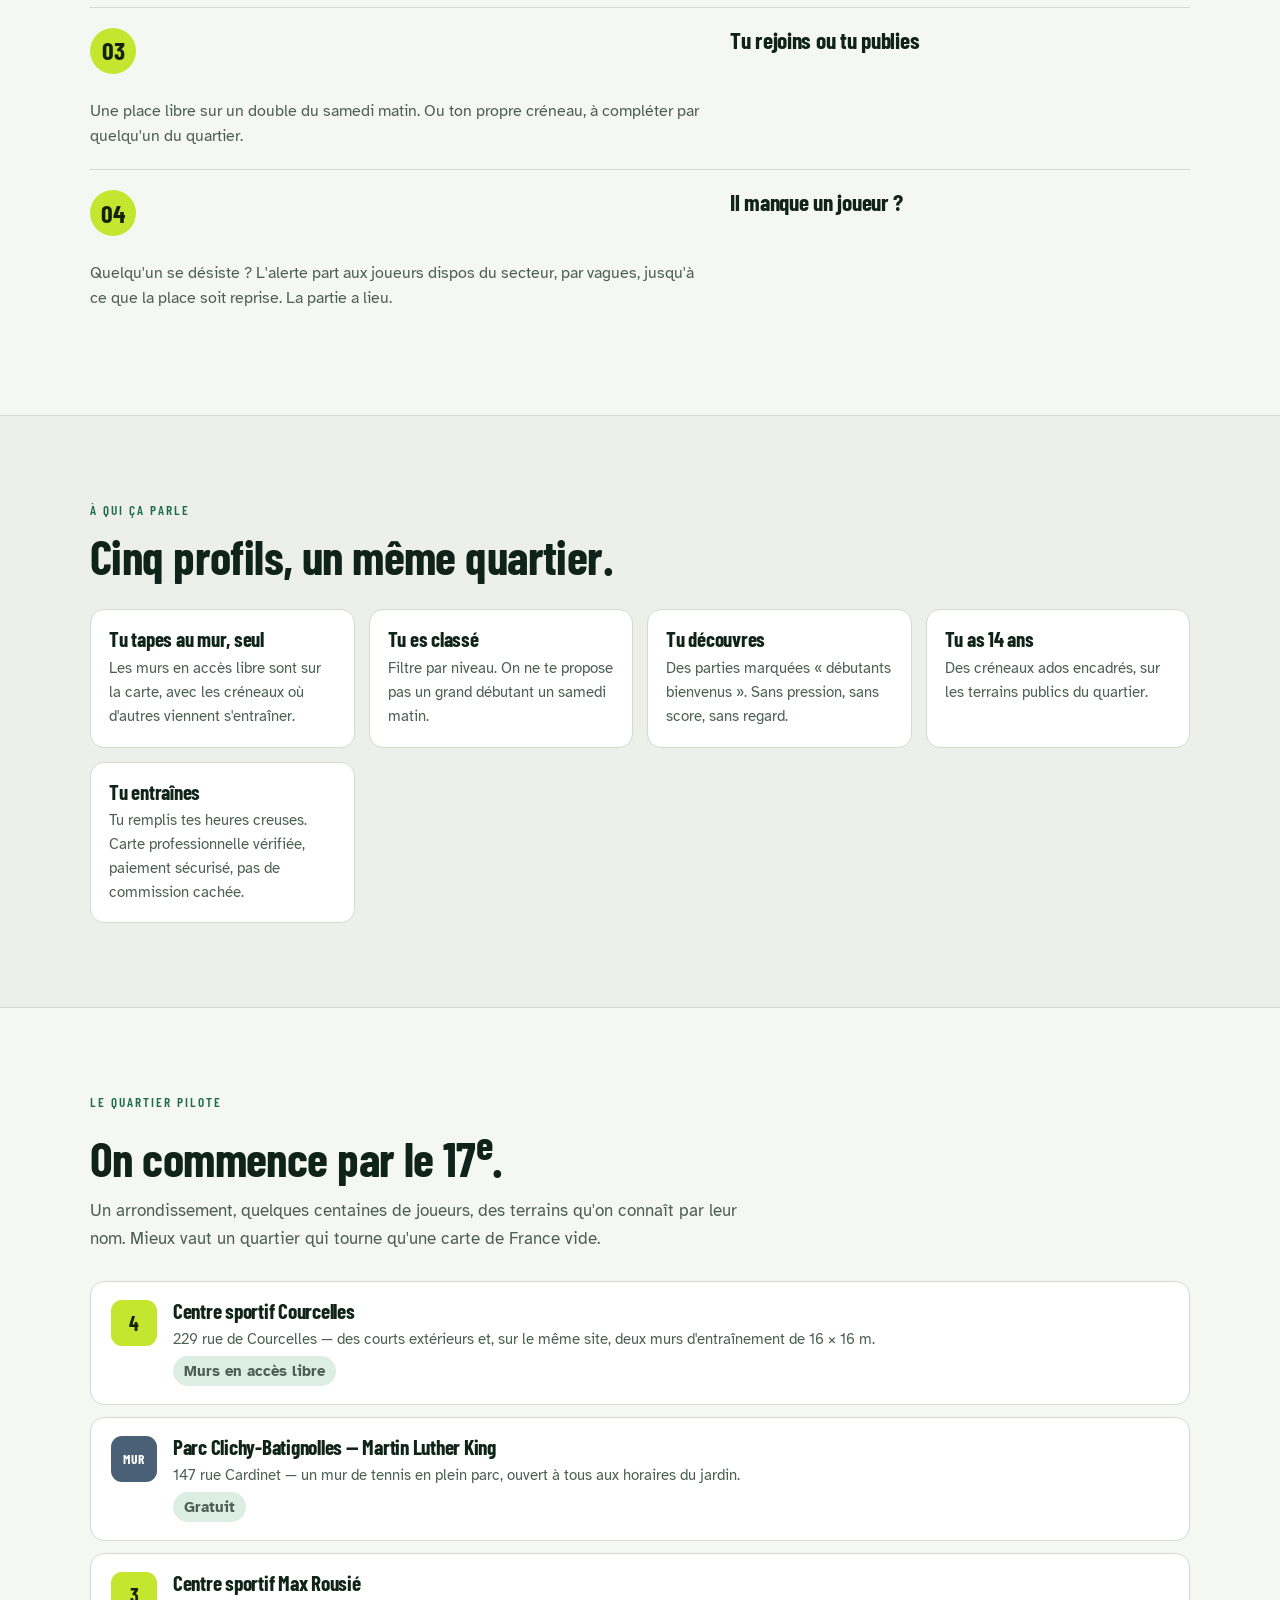
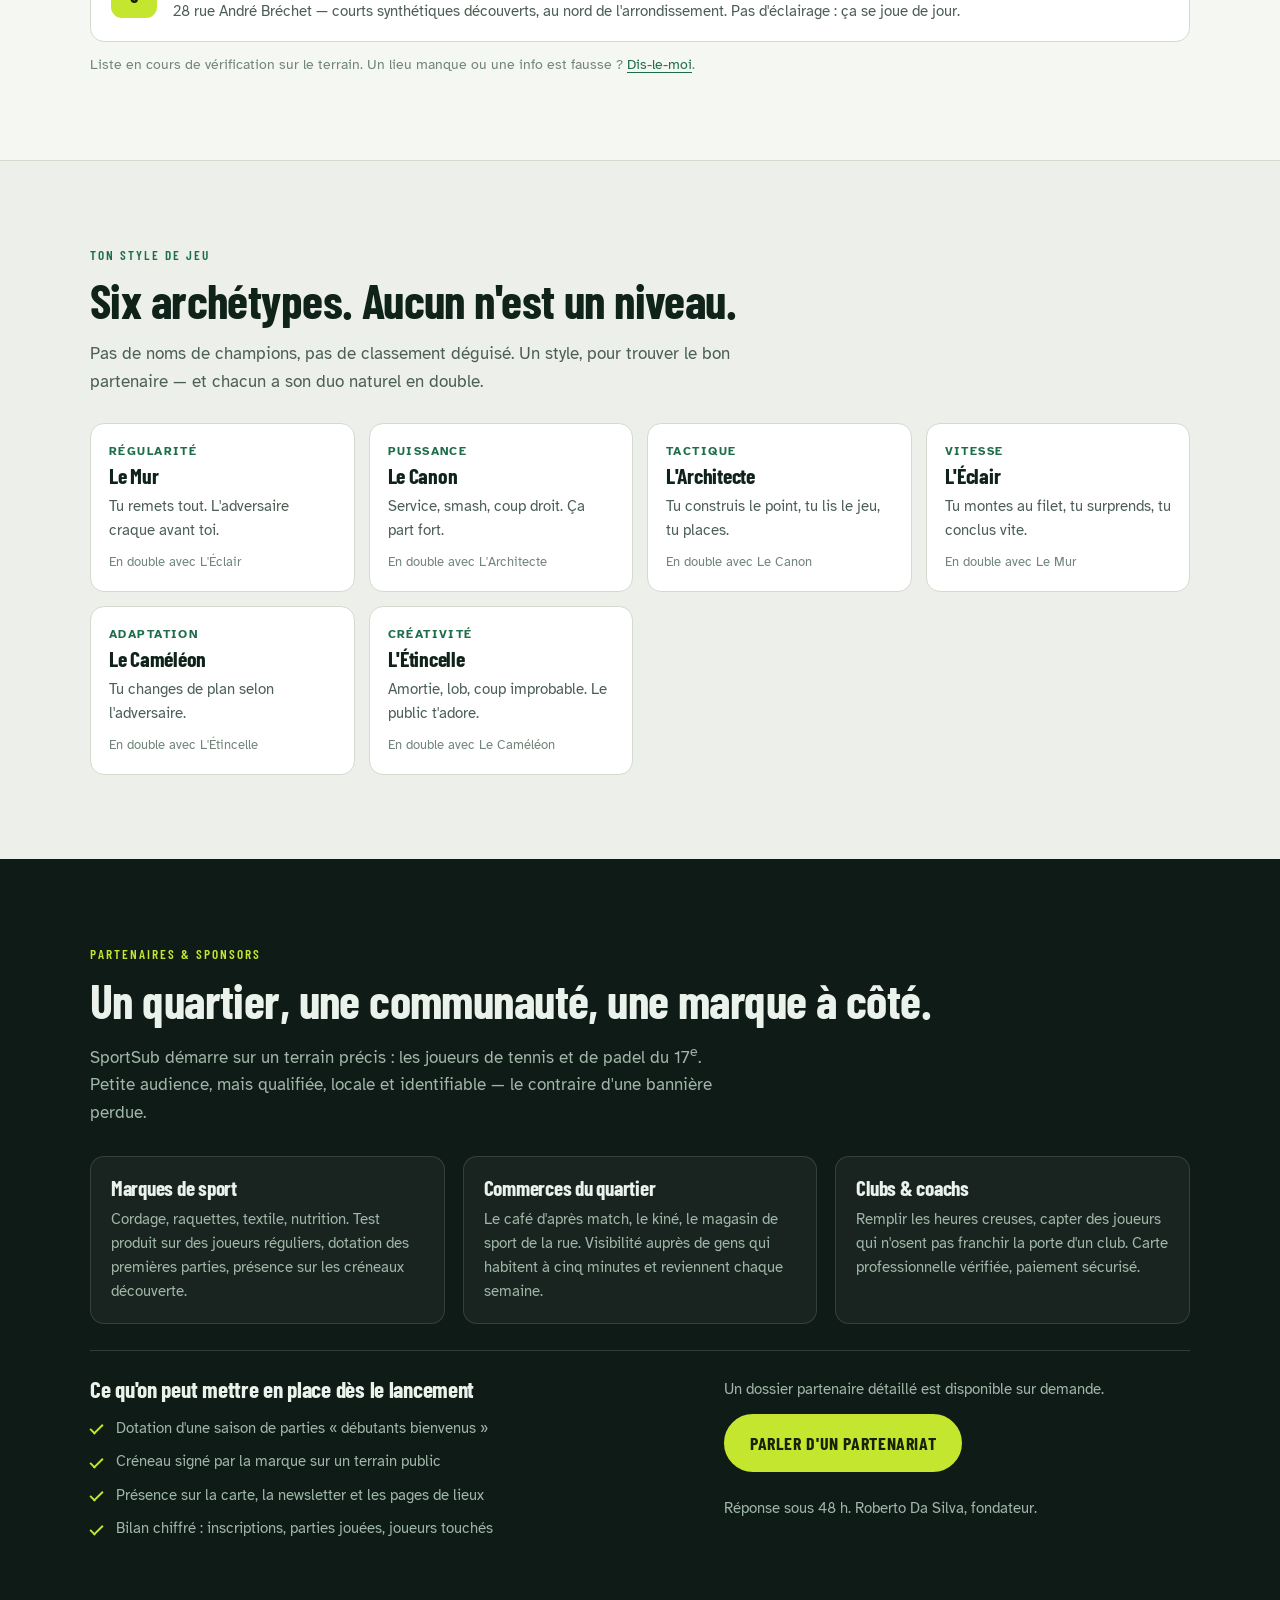
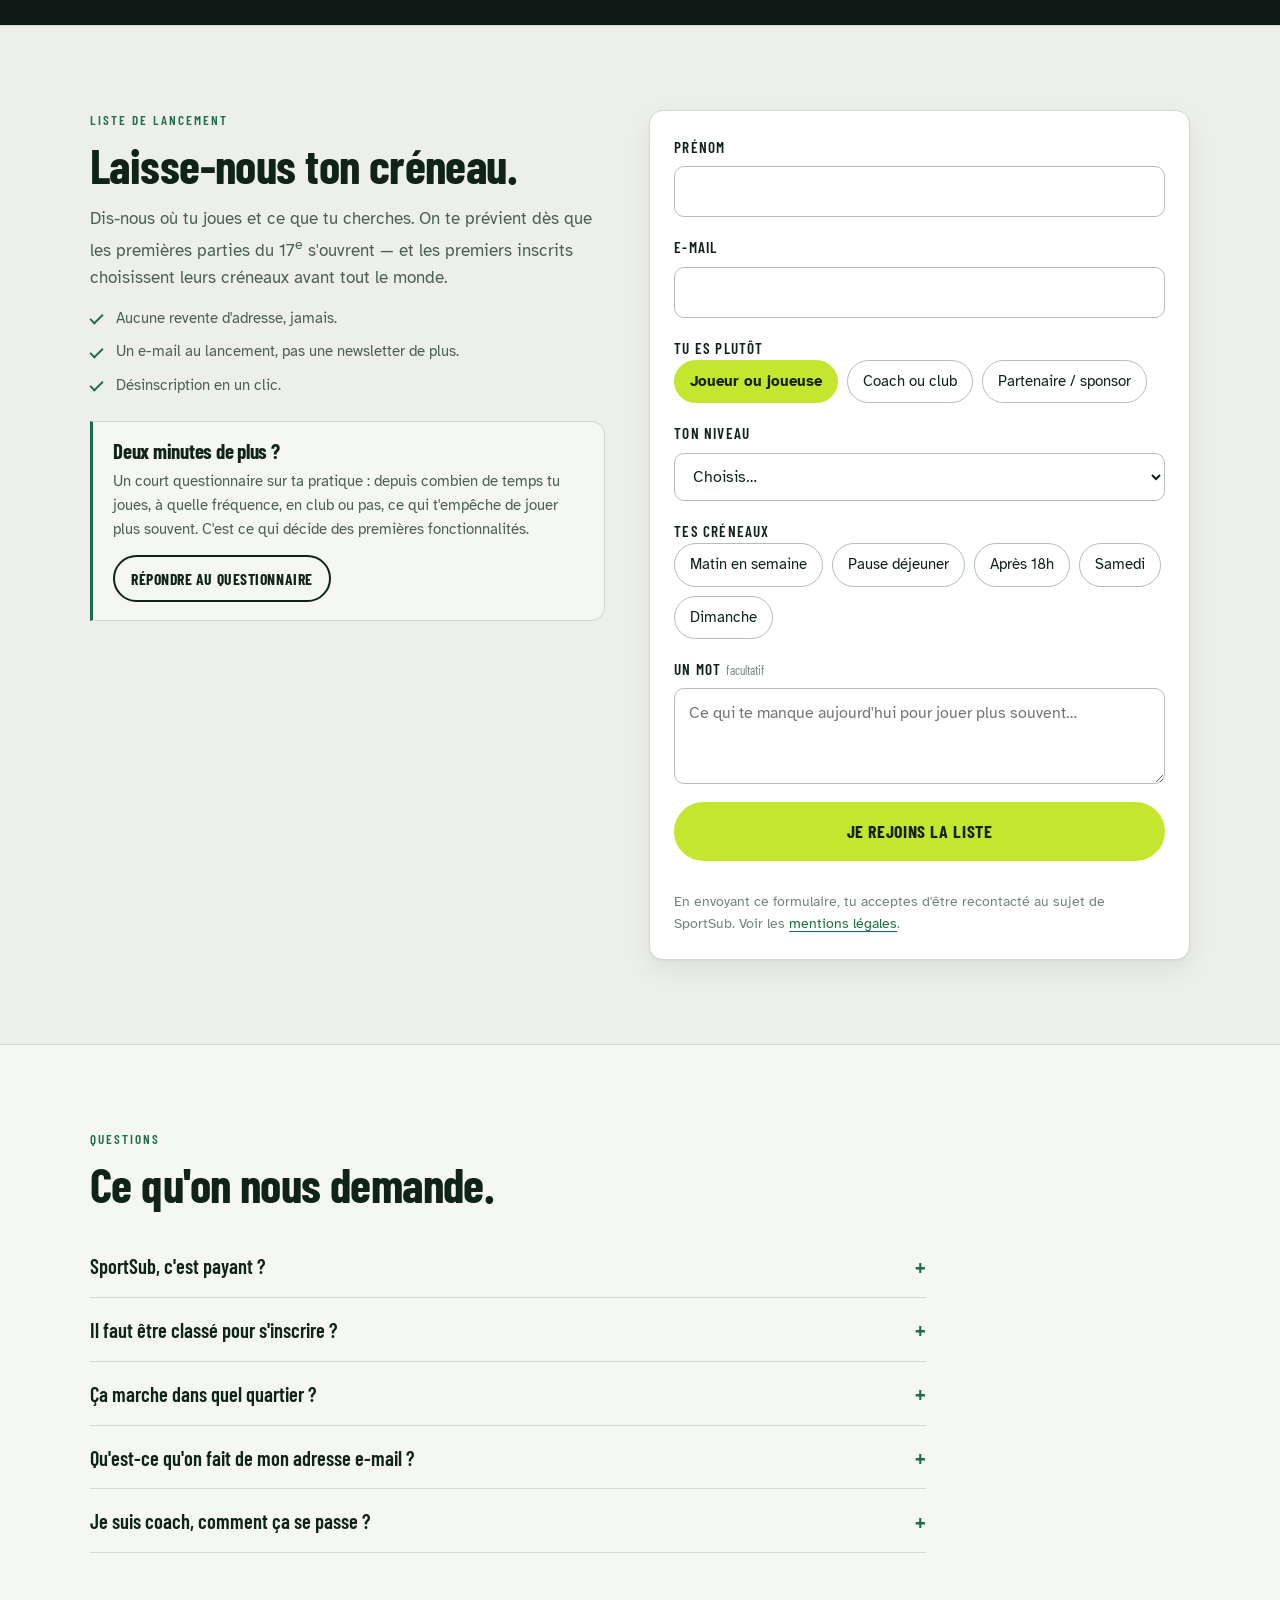
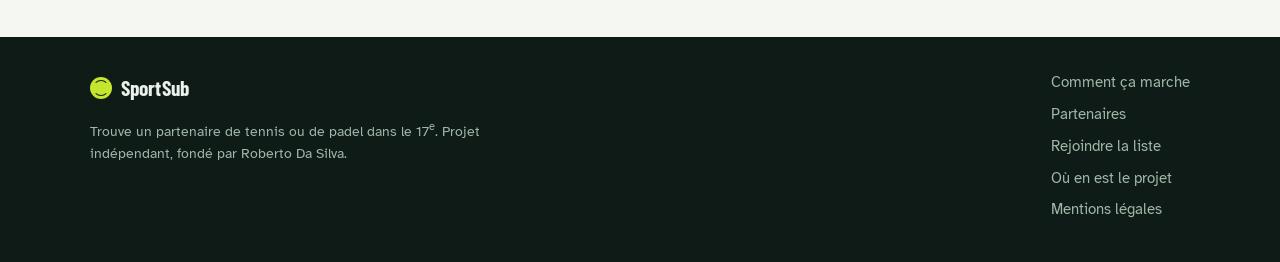
==== commit 37897767: "Plus aucun lien mort : fenetre "ca ouvre bientot" et page de repli Tout lien marque data-soon ouvre " ====
--- a/index.html
+++ b/index.html
@@ -106,6 +106,7 @@
       <a href="#comment">Comment ça marche</a>
       <a href="#quartier">Le quartier</a>
       <a href="#partenaires">Partenaires</a>
+      <a href="bientot.html" data-soon>Ouvrir l'app</a>
       <a class="btn btn--ball btn--sm" href="#inscription">Rejoindre la liste</a>
     </nav>
   </div>
@@ -128,7 +129,7 @@
         </p>
         <div class="cta-row">
           <a class="btn btn--ball" href="#inscription">Rejoindre la liste du 17<sup>e</sup></a>
-          <a class="btn btn--ghost" href="#comment">Voir comment ça marche</a>
+          <a class="btn btn--ghost" href="bientot.html" data-soon>Voir la carte du quartier</a>
         </div>
         <p class="micro">Gratuit. Une adresse e-mail, rien d'autre. On te prévient au lancement.</p>
       </div>
@@ -329,6 +330,18 @@
           <li>Un e-mail au lancement, pas une newsletter de plus.</li>
           <li>Désinscription en un clic.</li>
         </ul>
+
+        <div class="aside-card">
+          <h3>Deux minutes de plus&nbsp;?</h3>
+          <p>
+            Un court questionnaire sur ta pratique : depuis combien de temps tu joues, à quelle
+            fréquence, en club ou pas, ce qui t'empêche de jouer plus souvent. C'est ce qui décide
+            des premières fonctionnalités.
+          </p>
+          <a class="btn btn--ghost btn--sm" href="bientot.html" data-soon data-door="questionnaire">
+            Répondre au questionnaire
+          </a>
+        </div>
       </div>
 
       <form id="form" novalidate>
@@ -438,11 +451,56 @@
       <a href="#comment">Comment ça marche</a>
       <a href="#partenaires">Partenaires</a>
       <a href="#inscription">Rejoindre la liste</a>
+      <a href="bientot.html">Où en est le projet</a>
       <a href="mentions-legales.html">Mentions légales</a>
     </nav>
   </div>
 </footer>
 
+<!-- Fenêtre « bientôt disponible ». Sans JavaScript, les liens qui l'ouvrent
+     mènent à bientot.html, qui dit exactement la même chose. -->
+<dialog id="soon" aria-labelledby="soon-title">
+  <div class="soon">
+    <button type="button" class="soon__x" id="soon-close" aria-label="Fermer">×</button>
+    <p class="kicker">Lancement 2026</p>
+    <h2 id="soon-title">Ça ouvre bientôt dans le 17<sup>e</sup>.</h2>
+    <p class="soon__lead">
+      L'application n'est pas encore ouverte : on construit d'abord le quartier, joueur par joueur.
+      En attendant, trois choses utiles&nbsp;:
+    </p>
+    <ul class="doors" id="soon-doors">
+      <li>
+        <a class="door" data-door-link="carte" href="#" target="_blank" rel="noopener">
+          <span class="door__k" aria-hidden="true">01</span>
+          <span class="door__b">
+            <strong>Voir l'aperçu de la carte</strong>
+            <span>Les terrains publics et les murs du 17<sup>e</sup>, tels qu'ils apparaîtront dans l'app.</span>
+          </span>
+        </a>
+      </li>
+      <li>
+        <a class="door" data-door-link="questionnaire" href="#" target="_blank" rel="noopener">
+          <span class="door__k" aria-hidden="true">02</span>
+          <span class="door__b">
+            <strong>Répondre au questionnaire</strong>
+            <span>Deux minutes sur ta pratique. C'est ce qui décide des premières fonctionnalités.</span>
+          </span>
+        </a>
+      </li>
+      <li>
+        <button type="button" class="door" id="door-liste">
+          <span class="door__k" aria-hidden="true">03</span>
+          <span class="door__b">
+            <strong>Laisser mon e-mail</strong>
+            <span>Un seul message, le jour où les premières parties du quartier s'ouvrent.</span>
+          </span>
+        </button>
+      </li>
+    </ul>
+    <p class="micro">Aucune de ces trois portes ne demande de créer un compte.</p>
+  </div>
+</dialog>
+
 <script src="assets/js/main.js" defer></script>
 </body>
 </html>
--- a/assets/css/styles.css
+++ b/assets/css/styles.css
@@ -139,9 +139,12 @@
 .nav a:hover{color:var(--ink);background:var(--panel-2)}
 .nav a.btn{color:var(--ball-ink)}
 .nav a.btn:hover{background:transparent;color:var(--ink)}
+@media (max-width:980px){
+  .nav a:not(.btn){display:none}
+  .topbar__in{flex-wrap:nowrap}
+}
 @media (max-width:640px){
-  .nav a:not(.btn){display:none}
-  .topbar__in{flex-wrap:nowrap;gap:10px;min-height:58px}
+  .topbar__in{gap:10px;min-height:58px}
   .logo{font-size:1.3rem;min-width:0}
   .nav a.btn{padding:8px 13px;font-size:.88rem;white-space:nowrap}
 }
@@ -287,7 +290,7 @@
   margin-top:26px;display:grid;grid-template-columns:minmax(0,1.3fr) minmax(0,1fr);gap:28px;
   border-top:1px solid rgba(255,255,255,.14);padding-top:26px;align-items:start;
 }
-@media (max-width:860px){ .pitch{grid-template-columns:1fr;gap:22px} }
+@media (max-width:980px){ .pitch{grid-template-columns:1fr;gap:22px} }
 .pitch h3{font-size:1.45rem}
 .ticks{margin-top:14px;display:grid;gap:9px}
 .ticks li{position:relative;padding-left:26px;color:var(--dark-soft);font-size:.96rem}
@@ -372,3 +375,75 @@
 .doc p,.doc li{color:var(--ink-soft);margin-top:10px}
 .doc ul{list-style:disc;padding-left:22px}
 .doc a{color:var(--court)}
+
+/* ==========================================================================
+   Fenêtre « bientôt disponible » + page bientot.html
+   ========================================================================== */
+
+dialog#soon{
+  border:0;padding:0;background:transparent;max-width:min(560px, calc(100vw - 32px));width:100%;
+  color:var(--ink);
+}
+dialog#soon::backdrop{background:rgba(9,20,15,.62);backdrop-filter:blur(3px)}
+.soon{
+  position:relative;background:var(--panel);border:1px solid var(--line);
+  border-radius:var(--radius);padding:30px 28px 26px;box-shadow:0 24px 60px rgba(9,20,15,.3);
+}
+.soon__x{
+  position:absolute;top:10px;right:12px;width:38px;height:38px;border-radius:50%;
+  font-size:1.6rem;line-height:1;color:var(--ink-faint);display:grid;place-items:center;
+}
+.soon__x:hover{background:var(--panel-2);color:var(--ink)}
+.soon h2{font-size:clamp(1.7rem,5.4vw,2.2rem)}
+.soon__lead{margin-top:12px;color:var(--ink-soft);font-size:.98rem;max-width:46ch}
+
+.doors{display:grid;gap:9px;margin-top:22px}
+.door{
+  display:grid;grid-template-columns:auto 1fr;gap:15px;align-items:start;width:100%;
+  text-align:left;text-decoration:none;color:inherit;
+  border:1.5px solid var(--line-strong);border-radius:11px;padding:14px 16px;background:var(--panel);
+  transition:border-color .15s ease, background .15s ease;
+}
+.door:hover{border-color:var(--court);background:var(--court-soft)}
+.door__k{
+  font-family:"Barlow Condensed",sans-serif;font-weight:700;font-size:.82rem;letter-spacing:.06em;
+  background:var(--ball);color:var(--ball-ink);border-radius:7px;padding:4px 8px;
+}
+.door__b{min-width:0;display:block}
+.door__b strong{
+  display:block;font-family:"Barlow Condensed",sans-serif;font-weight:700;font-size:1.22rem;line-height:1.15;
+}
+.door__b span{display:block;font-size:.88rem;color:var(--ink-soft);margin-top:3px}
+.door[aria-disabled="true"]{opacity:.55;cursor:not-allowed;border-style:dashed}
+.door[aria-disabled="true"]:hover{border-color:var(--line-strong);background:var(--panel)}
+.door__soon{
+  display:inline-block;margin-top:6px;font-size:.74rem;font-weight:700;letter-spacing:.08em;
+  text-transform:uppercase;color:var(--ink-faint);
+}
+
+/* Encart « deux minutes de plus ? » dans la section inscription */
+.aside-card{
+  margin-top:24px;background:var(--panel-2);border:1px solid var(--line);
+  border-left:3px solid var(--court);border-radius:0 var(--radius) var(--radius) 0;padding:18px 20px;
+}
+.aside-card h3{font-size:1.3rem}
+.aside-card p{margin-top:8px;font-size:.93rem;color:var(--ink-soft)}
+.aside-card .btn{margin-top:14px}
+
+/* Page bientot.html */
+.soon-page{padding-block:44px 70px;max-width:660px}
+.soon-page .doors{margin-top:26px}
+.soon-page h1{font-size:clamp(2.2rem,6.4vw,3.2rem)}
+.soon-page .status{
+  display:grid;gap:0;margin-top:34px;border-top:1px solid var(--line);
+}
+.soon-page .status li{
+  display:grid;grid-template-columns:auto 1fr;gap:14px;align-items:baseline;
+  padding-block:13px;border-bottom:1px solid var(--line);
+}
+.soon-page .status .dotm{
+  width:11px;height:11px;border-radius:50%;background:var(--court);flex:none;
+}
+.soon-page .status .dotm--todo{background:transparent;border:2px solid var(--line-strong)}
+.soon-page .status b{font-family:"Barlow Condensed",sans-serif;font-weight:600;font-size:1.1rem}
+.soon-page .status span{display:block;font-size:.88rem;color:var(--ink-soft);margin-top:2px}
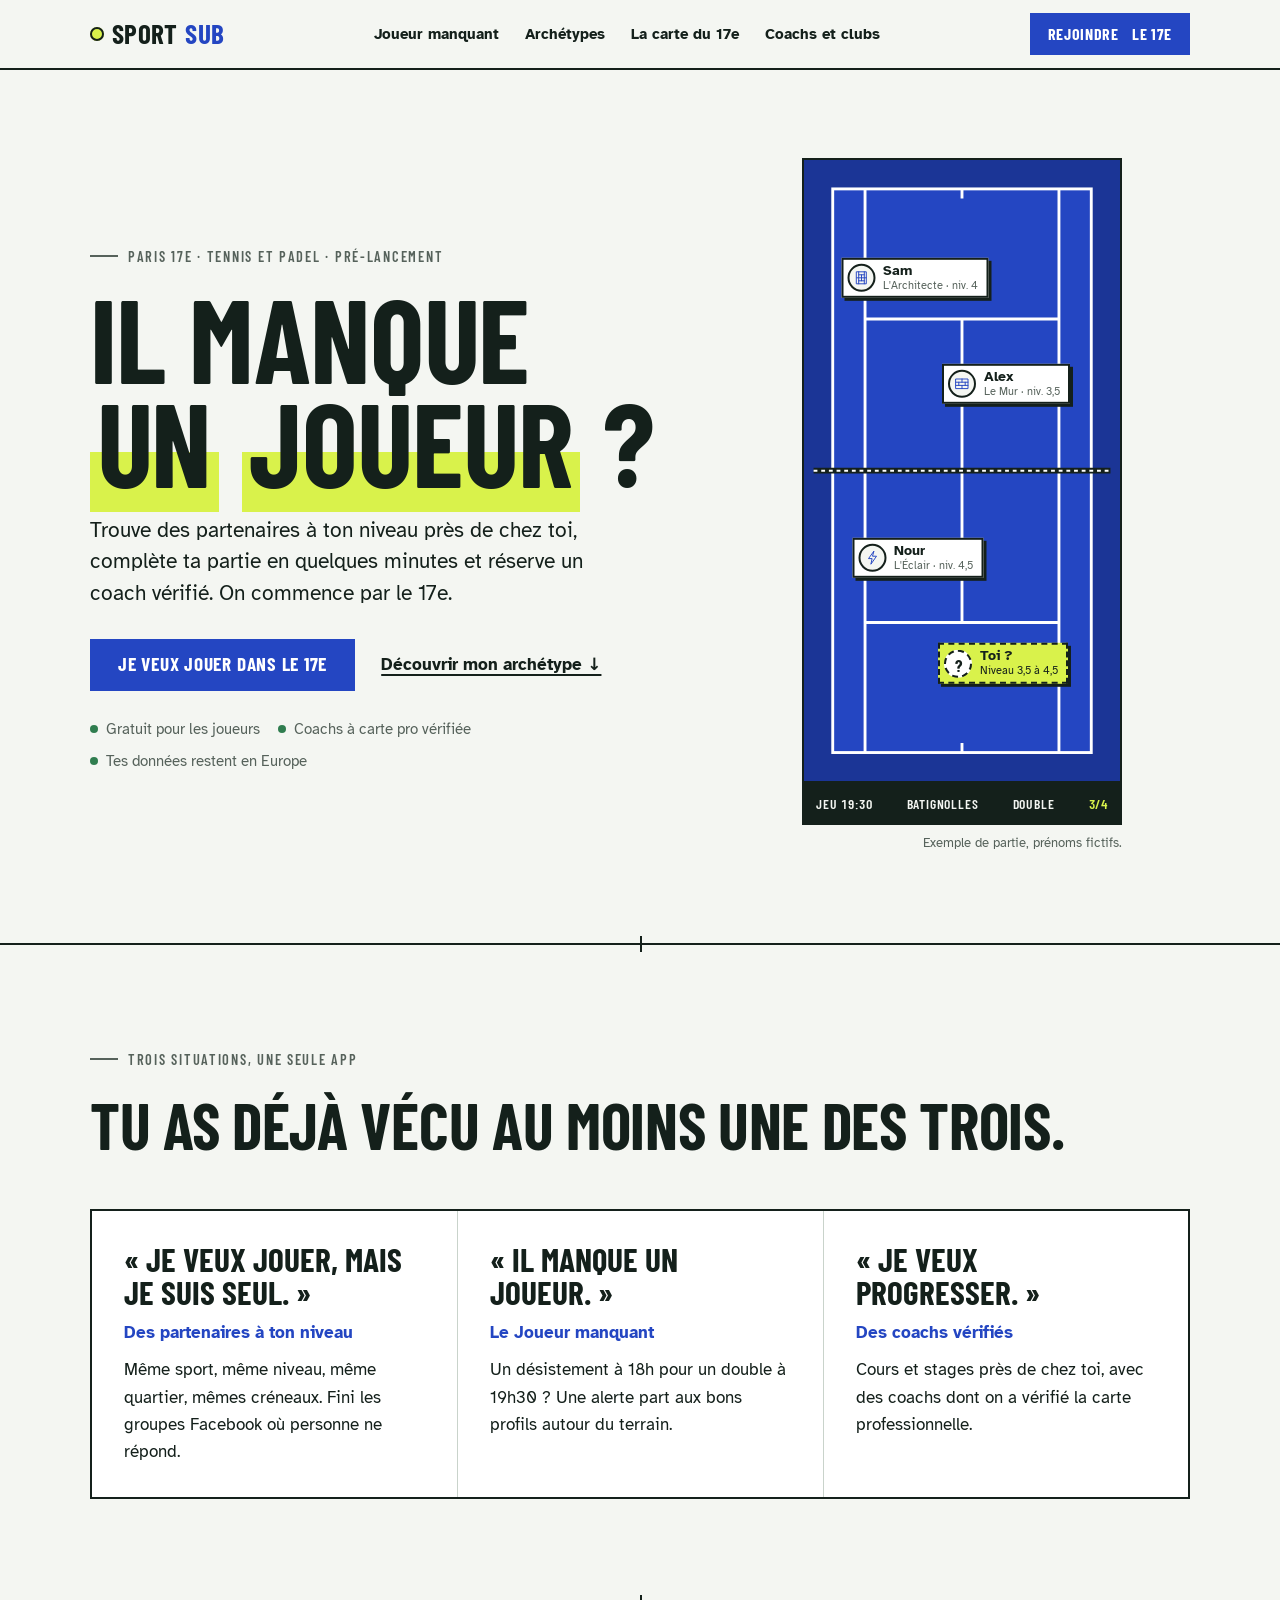
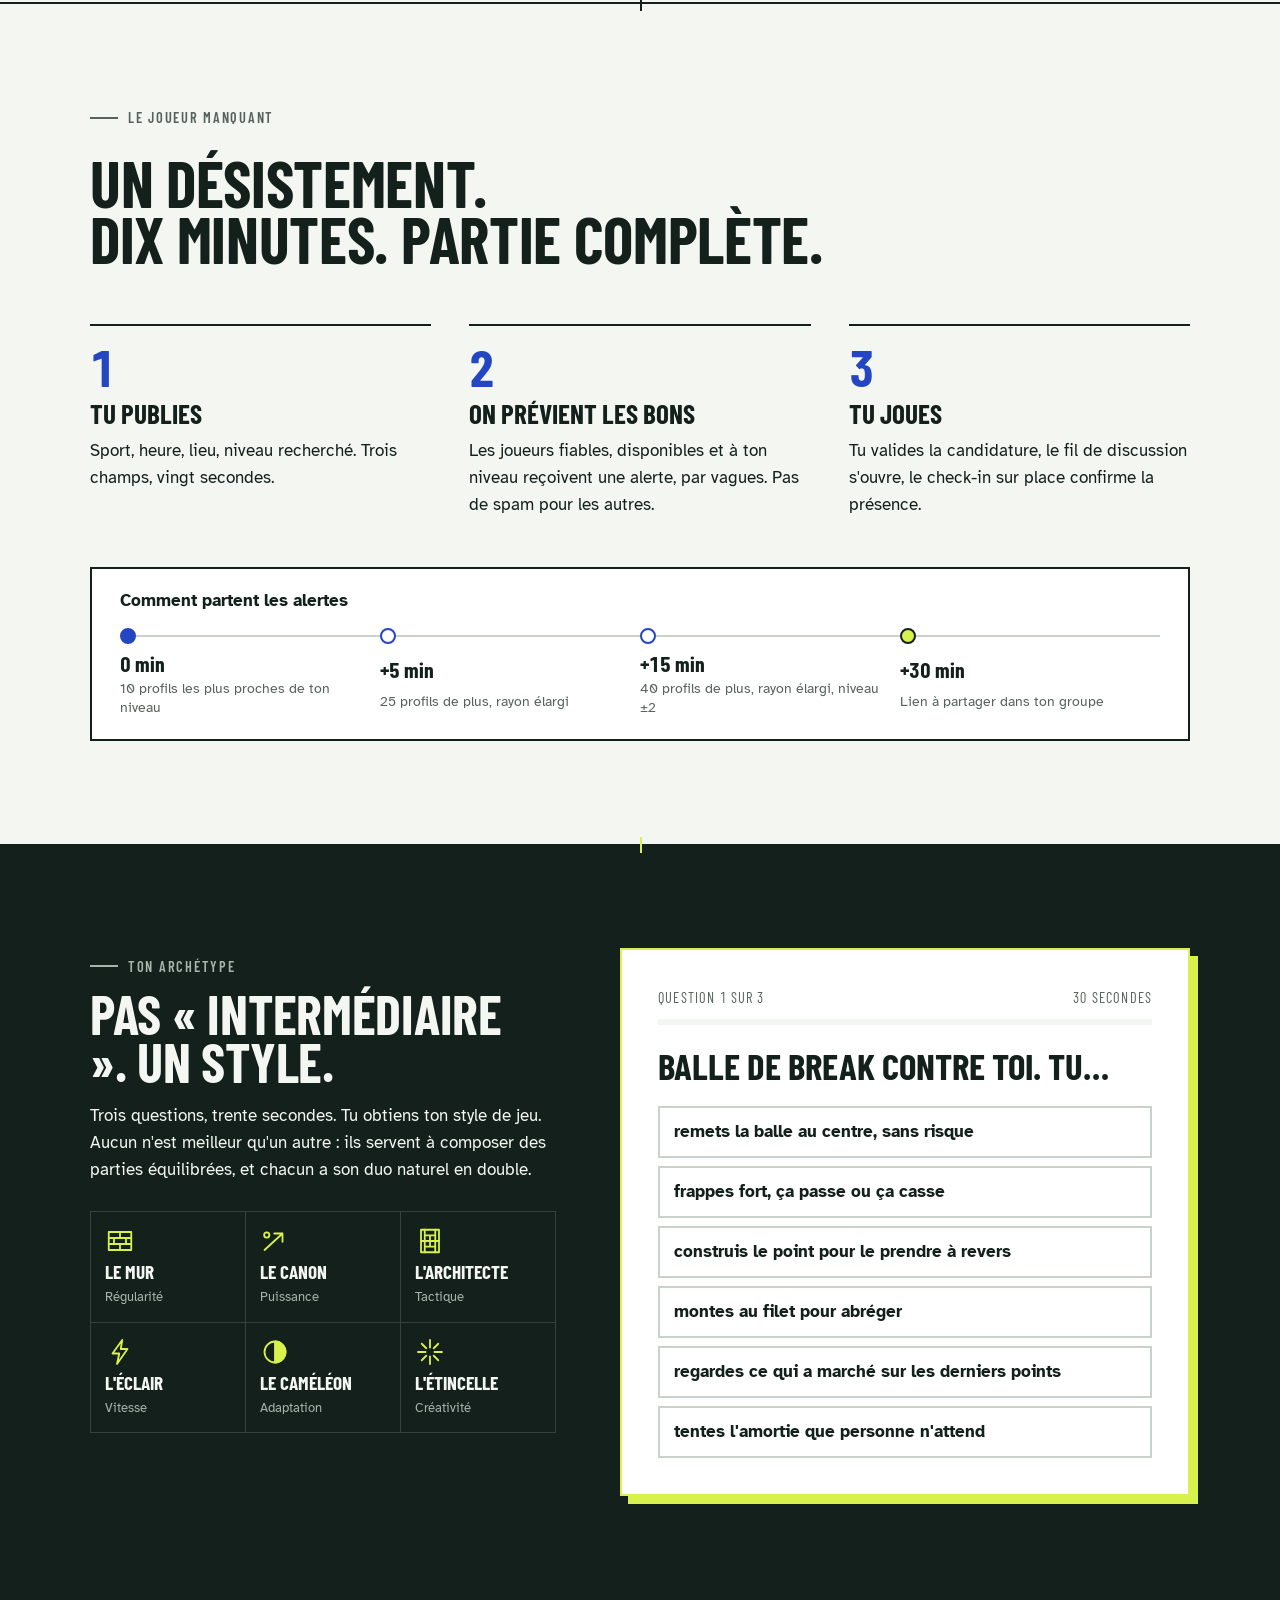
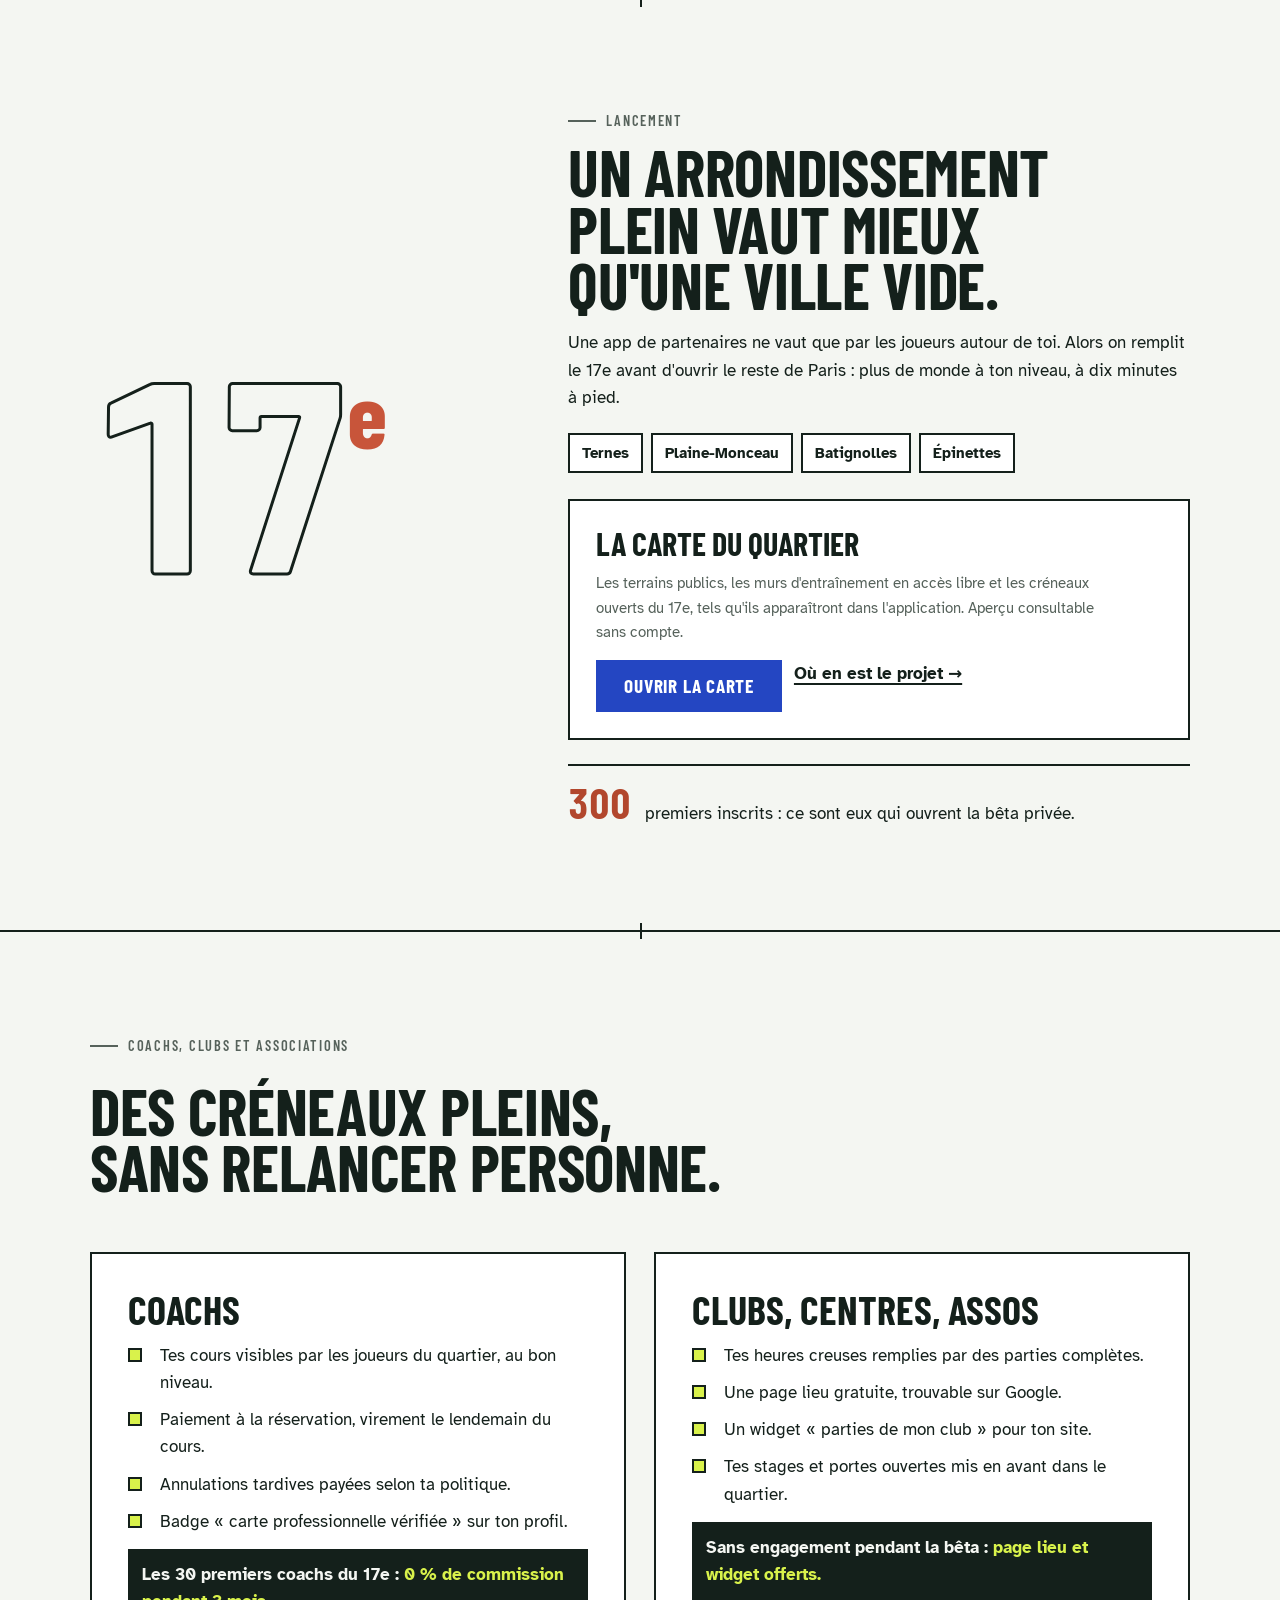
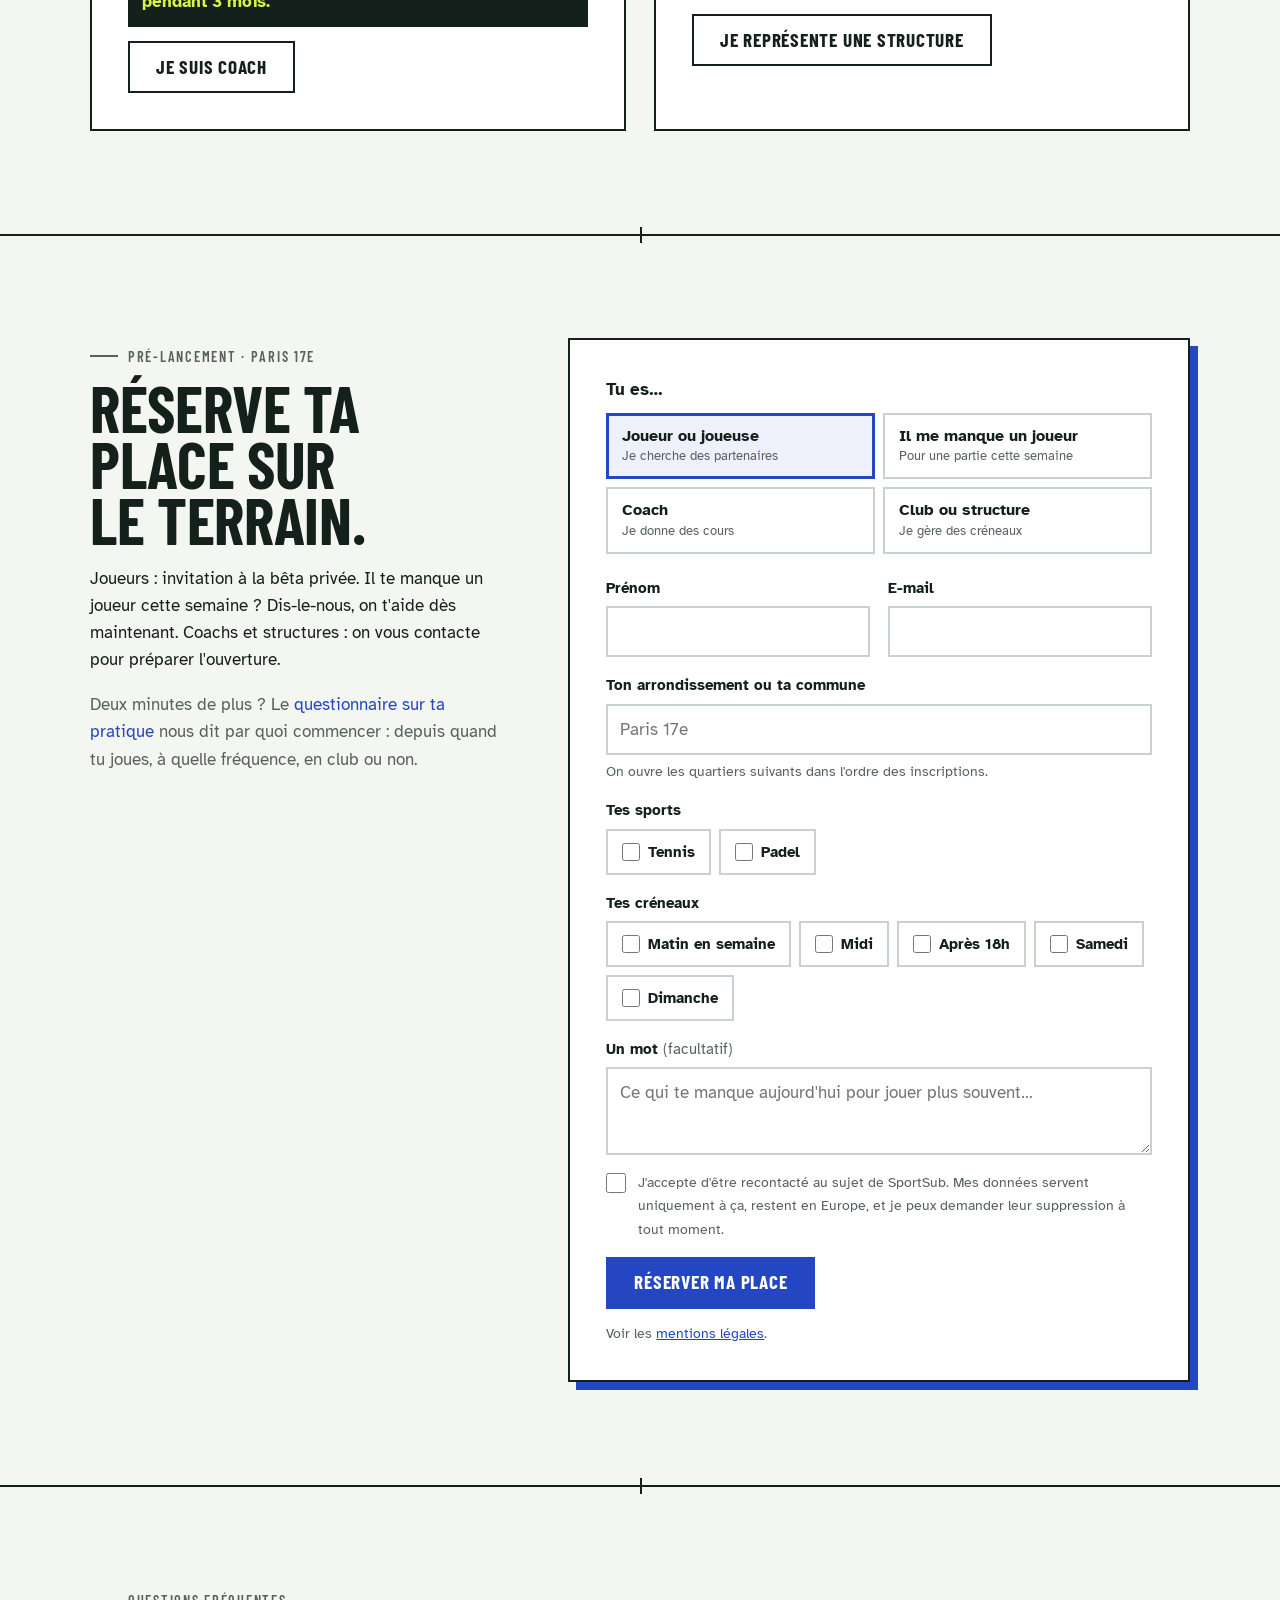
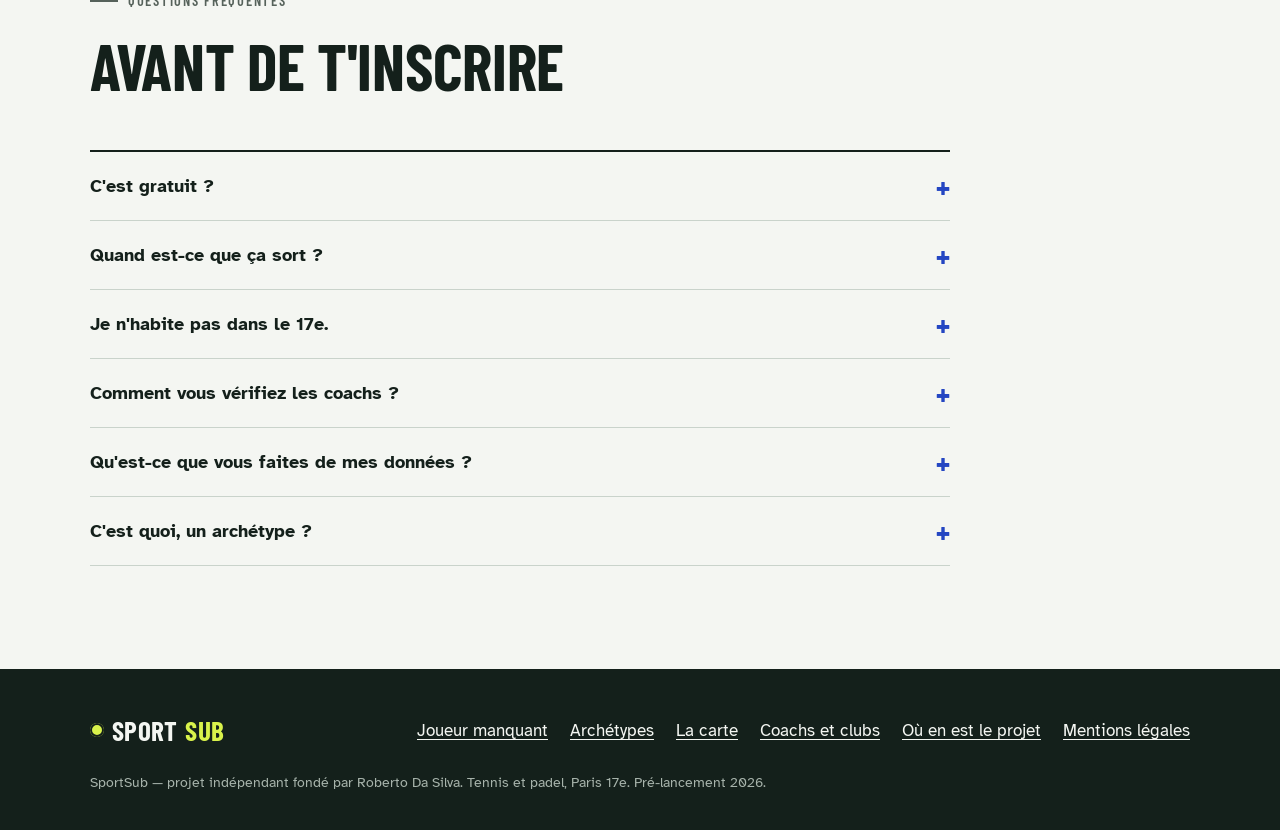
==== commit 6fd15931: "Retour au design d'origine : terrain, surlignage balle, lignes de court La landing reprend la maquet" ====
--- a/index.html
+++ b/index.html
@@ -5,24 +5,24 @@
 <meta name="viewport" content="width=device-width, initial-scale=1, viewport-fit=cover">
 
 <title>SportSub — trouve un partenaire de tennis et de padel dans le 17e</title>
-<meta name="description" content="Tu as un créneau, il te manque quelqu'un. SportSub montre qui joue près de chez toi, à quelle heure et à quel niveau. Terrains publics, murs d'entraînement, clubs et coachs du 17e arrondissement de Paris.">
+<meta name="description" content="Trouve des partenaires à ton niveau près de chez toi, complète ta partie en quelques minutes et réserve un coach vérifié. On commence par le 17e arrondissement de Paris.">
 <link rel="canonical" href="https://robertinho-devfront.github.io/sportsub-landing/">
-<meta name="theme-color" content="#0F231A">
+<meta name="theme-color" content="#14201b">
 <meta name="robots" content="index, follow, max-image-preview:large">
 
 <meta property="og:type" content="website">
 <meta property="og:locale" content="fr_FR">
 <meta property="og:site_name" content="SportSub">
-<meta property="og:title" content="SportSub — il manque un joueur">
-<meta property="og:description" content="Trouve un partenaire de tennis ou de padel dans le 17e. Terrains publics, murs d'entraînement, coachs. Rejoins la liste de lancement.">
+<meta property="og:title" content="SportSub — il manque un joueur ?">
+<meta property="og:description" content="Des partenaires à ton niveau, une partie complétée en dix minutes, des coachs vérifiés. On commence par le 17e.">
 <meta property="og:url" content="https://robertinho-devfront.github.io/sportsub-landing/">
 <meta property="og:image" content="https://robertinho-devfront.github.io/sportsub-landing/assets/img/og-cover.png">
 <meta property="og:image:width" content="1200">
 <meta property="og:image:height" content="630">
-<meta property="og:image:alt" content="SportSub — il manque un joueur. Tennis et padel, Paris 17e.">
+<meta property="og:image:alt" content="SportSub — il manque un joueur ? Tennis et padel, Paris 17e.">
 <meta name="twitter:card" content="summary_large_image">
-<meta name="twitter:title" content="SportSub — il manque un joueur">
-<meta name="twitter:description" content="Trouve un partenaire de tennis ou de padel dans le 17e. Rejoins la liste de lancement.">
+<meta name="twitter:title" content="SportSub — il manque un joueur ?">
+<meta name="twitter:description" content="Des partenaires à ton niveau dans le 17e. Rejoins la liste de lancement.">
 <meta name="twitter:image" content="https://robertinho-devfront.github.io/sportsub-landing/assets/img/og-cover.png">
 
 <link rel="icon" href="assets/img/favicon.svg" type="image/svg+xml">
@@ -30,25 +30,12 @@
 
 <link rel="preconnect" href="https://fonts.googleapis.com">
 <link rel="preconnect" href="https://fonts.gstatic.com" crossorigin>
-<link rel="preload" as="style" href="https://fonts.googleapis.com/css2?family=Barlow+Condensed:wght@500;600;700&family=Atkinson+Hyperlegible:wght@400;700&display=swap">
-<link rel="stylesheet" href="https://fonts.googleapis.com/css2?family=Barlow+Condensed:wght@500;600;700&family=Atkinson+Hyperlegible:wght@400;700&display=swap">
+<link rel="stylesheet" href="https://fonts.googleapis.com/css2?family=Barlow+Condensed:wght@600;700&family=Atkinson+Hyperlegible:wght@400;700&display=swap">
 <link rel="stylesheet" href="assets/css/styles.css">
-
-<!-- Test A/B du titre : assigné avant le premier rendu, donc sans clignotement.
-     Le variant A est celui qui s'affiche si JavaScript est désactivé. -->
-<script>
-(function(){
-  try{
-    var k="sportsub_ab_headline", v=localStorage.getItem(k);
-    if(v!=="a" && v!=="b"){ v = Math.random() < 0.5 ? "a" : "b"; localStorage.setItem(k, v); }
-    document.documentElement.setAttribute("data-variant", v);
-  }catch(e){ document.documentElement.setAttribute("data-variant","a"); }
-})();
-</script>
 
 <!--
   Analytique sans cookie, donc sans bandeau de consentement.
-  Décommente et remplace le domaine quand tu auras un compte Plausible (ou équivalent).
+  Décommente et remplace le domaine quand tu auras un compte Plausible.
   <script defer data-domain="sportsub.fr" src="https://plausible.io/js/script.js"></script>
 -->
 
@@ -56,404 +43,411 @@
 {
   "@context": "https://schema.org",
   "@graph": [
-    {
-      "@type": "WebSite",
-      "@id": "https://robertinho-devfront.github.io/sportsub-landing/#site",
-      "url": "https://robertinho-devfront.github.io/sportsub-landing/",
-      "name": "SportSub",
-      "inLanguage": "fr-FR",
-      "description": "Trouve un partenaire de tennis ou de padel dans le 17e arrondissement de Paris."
-    },
-    {
-      "@type": "Organization",
-      "@id": "https://robertinho-devfront.github.io/sportsub-landing/#org",
-      "name": "SportSub",
-      "url": "https://robertinho-devfront.github.io/sportsub-landing/",
+    { "@type": "WebSite", "@id": "https://robertinho-devfront.github.io/sportsub-landing/#site",
+      "url": "https://robertinho-devfront.github.io/sportsub-landing/", "name": "SportSub", "inLanguage": "fr-FR",
+      "description": "Trouve un partenaire de tennis ou de padel dans le 17e arrondissement de Paris." },
+    { "@type": "Organization", "@id": "https://robertinho-devfront.github.io/sportsub-landing/#org",
+      "name": "SportSub", "url": "https://robertinho-devfront.github.io/sportsub-landing/",
       "logo": "https://robertinho-devfront.github.io/sportsub-landing/assets/img/og-cover.png",
       "founder": { "@type": "Person", "name": "Roberto Da Silva" },
-      "areaServed": { "@type": "City", "name": "Paris" }
-    },
-    {
-      "@type": "FAQPage",
-      "@id": "https://robertinho-devfront.github.io/sportsub-landing/#faq",
+      "areaServed": { "@type": "City", "name": "Paris" } },
+    { "@type": "FAQPage", "@id": "https://robertinho-devfront.github.io/sportsub-landing/#faq",
       "mainEntity": [
-        { "@type": "Question", "name": "SportSub, c'est payant ?",
-          "acceptedAnswer": { "@type": "Answer", "text": "Trouver un partenaire et rejoindre une partie reste gratuit. Les options payantes concernent les coachs et les clubs qui veulent remplir leurs créneaux." } },
-        { "@type": "Question", "name": "Il faut être classé pour s'inscrire ?",
-          "acceptedAnswer": { "@type": "Answer", "text": "Non. Le niveau sert à te proposer les bonnes parties, pas à te trier. Débutants, joueurs du dimanche et classés cohabitent, chacun sur ses créneaux." } },
-        { "@type": "Question", "name": "Ça marche dans quel quartier ?",
-          "acceptedAnswer": { "@type": "Answer", "text": "On démarre sur le 17e arrondissement de Paris : terrains publics, murs d'entraînement en accès libre, clubs et coachs du secteur. Les autres arrondissements suivront." } },
-        { "@type": "Question", "name": "Qu'est-ce qu'on fait de mon adresse e-mail ?",
-          "acceptedAnswer": { "@type": "Answer", "text": "Elle sert uniquement à te prévenir du lancement. Aucune revente, aucun partage, désinscription en un clic." } }
-      ]
-    }
+        { "@type": "Question", "name": "C'est gratuit ?", "acceptedAnswer": { "@type": "Answer", "text": "Oui pour les joueurs : créer une partie, rejoindre une partie et lancer un Joueur manquant restent gratuits. Les coachs paient une commission sur les cours réservés, les structures un abonnement optionnel." } },
+        { "@type": "Question", "name": "Quand est-ce que ça sort ?", "acceptedAnswer": { "@type": "Answer", "text": "La bêta privée ouvre dans le 17e dès que les 300 premiers joueurs sont inscrits. Tu reçois un e-mail d'invitation, rien d'autre." } },
+        { "@type": "Question", "name": "Je n'habite pas dans le 17e.", "acceptedAnswer": { "@type": "Answer", "text": "Inscris-toi quand même et indique ton arrondissement : on ouvre les suivants dans l'ordre des inscriptions." } },
+        { "@type": "Question", "name": "Comment vous vérifiez les coachs ?", "acceptedAnswer": { "@type": "Answer", "text": "Pour enseigner un sport contre rémunération, la loi exige une carte professionnelle d'éducateur sportif. On vérifie la carte et le diplôme de chaque coach avant qu'il puisse publier un cours payant." } },
+        { "@type": "Question", "name": "Qu'est-ce que vous faites de mes données ?", "acceptedAnswer": { "@type": "Answer", "text": "Elles servent uniquement à t'inviter et à préparer le lancement dans ton quartier. Hébergement en Europe, aucune revente, suppression sur simple demande." } },
+        { "@type": "Question", "name": "C'est quoi, un archétype ?", "acceptedAnswer": { "@type": "Answer", "text": "Ton style de jeu : Le Mur, Le Canon, L'Architecte, L'Éclair, Le Caméléon ou L'Étincelle. Ce n'est pas une note : le niveau est une échelle séparée." } }
+      ] }
   ]
 }
 </script>
 </head>
 
 <body>
-<a class="skip" href="#contenu">Aller au contenu</a>
-
-<header class="topbar">
-  <div class="wrap topbar__in">
-    <a class="logo" href="#top" aria-label="SportSub, accueil">
-      <span class="logo__ball" aria-hidden="true"></span>
-      SportSub
-      <span class="tag">Paris 17<sup>e</sup></span>
+<a class="skip-link" href="#contenu">Aller au contenu</a>
+
+<header class="site-header">
+  <div class="wrap site-header__row">
+    <a class="wordmark" href="#top">
+      <span class="wordmark__ball" aria-hidden="true"></span>SPORT<b>SUB</b>
     </a>
-    <nav class="nav" aria-label="Navigation principale">
-      <a href="#comment">Comment ça marche</a>
-      <a href="#quartier">Le quartier</a>
-      <a href="#partenaires">Partenaires</a>
-      <a href="bientot.html" data-soon>Ouvrir l'app</a>
-      <a class="btn btn--ball btn--sm" href="#inscription">Rejoindre la liste</a>
+    <nav class="site-nav" aria-label="Navigation principale">
+      <a href="#joueur-manquant">Joueur manquant</a>
+      <a href="#archetype">Archétypes</a>
+      <a href="#carte">La carte du 17e</a>
+      <a href="#pros">Coachs et clubs</a>
     </nav>
+    <a class="btn btn--small" href="#inscription">Rejoindre <span class="hide-sm">&nbsp;le 17e</span></a>
   </div>
 </header>
 
 <main id="contenu">
 
-  <!-- ══ HERO ══ -->
-  <section class="hero" id="top">
-    <div class="wrap hero__in">
-      <div class="hero__text">
-        <p class="kicker">Tennis &amp; padel · Paris 17<sup>e</sup> · Lancement 2026</p>
-        <h1 id="headline">
-          <span class="v v--a">Il manque <em>un joueur</em>.</span>
-          <span class="v v--b">Trouve ton <em>partenaire</em> dans le 17<sup>e</sup>.</span>
+  <!-- ══════════ HERO ══════════ -->
+  <section class="hero" id="top" aria-labelledby="hero-title">
+    <div class="wrap hero__grid">
+      <div>
+        <p class="kicker">Paris 17e · tennis et padel · pré-lancement</p>
+        <h1 id="hero-title" class="display hero__title">
+          Il manque <span class="mark">un</span> <span class="nowrap"><span class="mark">joueur</span>&nbsp;?</span>
         </h1>
         <p class="lead">
-          Tu as un créneau, ton partenaire annule. Ou l'inverse : tu es dispo, tu ne sais pas avec qui.
-          SportSub montre qui joue près de chez toi, à quelle heure et à quel niveau.
-        </p>
-        <div class="cta-row">
-          <a class="btn btn--ball" href="#inscription">Rejoindre la liste du 17<sup>e</sup></a>
-          <a class="btn btn--ghost" href="bientot.html" data-soon>Voir la carte du quartier</a>
-        </div>
-        <p class="micro">Gratuit. Une adresse e-mail, rien d'autre. On te prévient au lancement.</p>
-      </div>
-
-      <figure class="hero__card" aria-labelledby="hero-card-t">
-        <figcaption class="hero__card-head">
-          <span class="dot" aria-hidden="true"></span>
-          <span id="hero-card-t">Samedi 10:00 · Centre sportif Courcelles</span>
+          Trouve des partenaires à ton niveau près de chez toi, complète ta partie en quelques minutes
+          et réserve un coach vérifié. On commence par le 17e.
+        </p>
+        <div class="hero__actions">
+          <a class="btn" href="#inscription">Je veux jouer dans le 17e</a>
+          <a class="link-arrow" href="#archetype">Découvrir mon archétype ↓</a>
+        </div>
+        <p class="hero__proof">
+          <span>Gratuit pour les joueurs</span>
+          <span>Coachs à carte pro vérifiée</span>
+          <span>Tes données restent en Europe</span>
+        </p>
+      </div>
+
+      <figure class="court-card" aria-label="Exemple de partie : double de tennis jeudi 19h30 aux Batignolles, 3 joueurs sur 4, une place libre">
+        <div class="court">
+          <svg viewBox="0 0 132 258" aria-hidden="true" preserveAspectRatio="none">
+            <rect x="12" y="12" width="108" height="234" fill="#2446c2"/>
+            <g stroke="#ffffff" stroke-width="1.2" fill="none">
+              <rect x="12" y="12" width="108" height="234"/>
+              <path d="M25.5 12v234M106.5 12v234M25.5 66h81M25.5 192h81M66 66v126M66 12v4M66 246v-4"/>
+            </g>
+            <path d="M4 129h124" stroke="#14201b" stroke-width="2.4"/>
+            <path d="M4 129h124" stroke="#ffffff" stroke-width="0.8" stroke-dasharray="1.6 1.6"/>
+          </svg>
+
+          <div class="slot" style="left:35%;top:19%">
+            <span class="slot__avatar" data-glyph="architecte"></span>
+            <span><span class="slot__name">Sam</span><span class="slot__meta">L'Architecte · niv. 4</span></span>
+          </div>
+          <div class="slot" style="left:64%;top:36%">
+            <span class="slot__avatar" data-glyph="mur"></span>
+            <span><span class="slot__name">Alex</span><span class="slot__meta">Le Mur · niv. 3,5</span></span>
+          </div>
+          <div class="slot" style="left:36%;top:64%">
+            <span class="slot__avatar" data-glyph="eclair"></span>
+            <span><span class="slot__name">Nour</span><span class="slot__meta">L'Éclair · niv. 4,5</span></span>
+          </div>
+          <div class="slot slot--open" style="left:63%;top:81%">
+            <span class="slot__avatar">?</span>
+            <span><span class="slot__name">Toi&nbsp;?</span><span class="slot__meta">Niveau 3,5 à 4,5</span></span>
+          </div>
+        </div>
+        <figcaption>
+          <div class="court-card__board">
+            <span>Jeu 19:30</span><span>Batignolles</span><span>Double</span><em>3/4</em>
+          </div>
+          <p class="court-card__label">Exemple de partie, prénoms fictifs.</p>
         </figcaption>
-        <p class="hero__card-title">Double du samedi</p>
-        <p class="hero__card-meta">Loisir à régulier · chez Roberto</p>
-        <div class="seats" role="img" aria-label="3 joueurs sur 4">
-          <i class="seat seat--on"></i><i class="seat seat--on"></i><i class="seat seat--on"></i><i class="seat"></i>
-        </div>
-        <p class="hero__card-alert">Il manque 1 joueur</p>
-        <p class="hero__card-foot">Exemple de partie, telle qu'elle apparaîtra dans l'app.</p>
       </figure>
     </div>
   </section>
 
-  <!-- ══ PROBLÈME ══ -->
-  <section class="sec" id="probleme">
+  <!-- ══════════ SITUATIONS ══════════ -->
+  <section class="section" aria-labelledby="situations-title">
     <div class="wrap">
-      <p class="kicker">Ce qui coince aujourd'hui</p>
-      <h2>Trois façons de ne pas jouer.</h2>
-      <div class="cols3">
-        <article class="prob">
-          <h3>Personne en face</h3>
-          <p>Le terrain est réservé, ton partenaire lâche à 19h. La partie tombe, le créneau est perdu, tu ranges la raquette.</p>
+      <div class="section__head">
+        <p class="kicker">Trois situations, une seule app</p>
+        <h2 id="situations-title" class="display section-title">Tu as déjà vécu au moins une des trois.</h2>
+      </div>
+      <div class="situations">
+        <div>
+          <q>Je veux jouer, mais je suis seul.</q>
+          <h3>Des partenaires à ton niveau</h3>
+          <p>Même sport, même niveau, même quartier, mêmes créneaux. Fini les groupes Facebook où personne ne répond.</p>
+        </div>
+        <div>
+          <q>Il manque un joueur.</q>
+          <h3>Le Joueur manquant</h3>
+          <p>Un désistement à 18h pour un double à 19h30 ? Une alerte part aux bons profils autour du terrain.</p>
+        </div>
+        <div>
+          <q>Je veux progresser.</q>
+          <h3>Des coachs vérifiés</h3>
+          <p>Cours et stages près de chez toi, avec des coachs dont on a vérifié la carte professionnelle.</p>
+        </div>
+      </div>
+    </div>
+  </section>
+
+  <!-- ══════════ JOUEUR MANQUANT ══════════ -->
+  <section class="section" id="joueur-manquant" aria-labelledby="mp-title">
+    <div class="wrap">
+      <div class="section__head">
+        <p class="kicker">Le Joueur manquant</p>
+        <h2 id="mp-title" class="display section-title">Un désistement.<br>Dix minutes. Partie complète.</h2>
+      </div>
+      <ol class="steps">
+        <li><h3>Tu publies</h3><p>Sport, heure, lieu, niveau recherché. Trois champs, vingt secondes.</p></li>
+        <li><h3>On prévient les bons</h3><p>Les joueurs fiables, disponibles et à ton niveau reçoivent une alerte, par vagues. Pas de spam pour les autres.</p></li>
+        <li><h3>Tu joues</h3><p>Tu valides la candidature, le fil de discussion s'ouvre, le check-in sur place confirme la présence.</p></li>
+      </ol>
+      <div class="waves" aria-labelledby="waves-title">
+        <p id="waves-title" class="waves__title">Comment partent les alertes</p>
+        <div class="waves__track">
+          <div class="wave"><b>0 min</b><span>10 profils les plus proches de ton niveau</span></div>
+          <div class="wave"><b>+5 min</b><span>25 profils de plus, rayon élargi</span></div>
+          <div class="wave"><b>+15 min</b><span>40 profils de plus, rayon élargi, niveau ±2</span></div>
+          <div class="wave"><b>+30 min</b><span>Lien à partager dans ton groupe</span></div>
+        </div>
+      </div>
+    </div>
+  </section>
+
+  <!-- ══════════ ARCHÉTYPES + QUIZ ══════════ -->
+  <section class="section section--night" id="archetype" aria-labelledby="archetype-title">
+    <div class="wrap quiz-grid">
+      <div>
+        <p class="kicker">Ton archétype</p>
+        <h2 id="archetype-title" class="display section-title">Pas « intermédiaire ». Un style.</h2>
+        <p class="prose-narrow" style="margin-top:16px">
+          Trois questions, trente secondes. Tu obtiens ton style de jeu. Aucun n'est meilleur qu'un autre :
+          ils servent à composer des parties équilibrées, et chacun a son duo naturel en double.
+        </p>
+        <div class="archetype-roll" id="archetype-roll"></div>
+      </div>
+
+      <div class="quiz" id="quiz" aria-live="polite">
+        <!-- rempli par assets/js/main.js ; contenu de repli ci-dessous -->
+        <p class="quiz__progress"><span>Le quiz</span><span>3 questions</span></p>
+        <div class="quiz__bar"><i style="width:0%"></i></div>
+        <p style="font-weight:700">Active JavaScript pour passer le quiz — ou fais-le plus tard : ton archétype n'est pas obligatoire pour t'inscrire.</p>
+      </div>
+    </div>
+  </section>
+
+  <!-- ══════════ LE 17e ET LA CARTE ══════════ -->
+  <section class="section" id="carte" aria-labelledby="district-title">
+    <div class="wrap district">
+      <p class="district__number" aria-hidden="true">17<sup>e</sup></p>
+      <div>
+        <p class="kicker">Lancement</p>
+        <h2 id="district-title" class="display section-title">Un arrondissement plein vaut mieux qu'une ville vide.</h2>
+        <p class="prose-narrow" style="margin-top:16px">
+          Une app de partenaires ne vaut que par les joueurs autour de toi. Alors on remplit le 17e avant
+          d'ouvrir le reste de Paris : plus de monde à ton niveau, à dix minutes à pied.
+        </p>
+        <div class="chips" aria-label="Quartiers couverts">
+          <span class="chip">Ternes</span>
+          <span class="chip">Plaine-Monceau</span>
+          <span class="chip">Batignolles</span>
+          <span class="chip">Épinettes</span>
+        </div>
+
+        <div class="map-cta">
+          <h3>La carte du quartier</h3>
+          <p>
+            Les terrains publics, les murs d'entraînement en accès libre et les créneaux ouverts du 17e,
+            tels qu'ils apparaîtront dans l'application. Aperçu consultable sans compte.
+          </p>
+          <div class="map-cta__actions">
+            <a class="btn" data-door-link="carte" href="bientot.html" target="_blank" rel="noopener">Ouvrir la carte</a>
+            <a class="link-arrow" href="bientot.html">Où en est le projet →</a>
+          </div>
+        </div>
+
+        <div class="stat-line">
+          <b>300</b>
+          <span>premiers inscrits : ce sont eux qui ouvrent la bêta privée.</span>
+        </div>
+      </div>
+    </div>
+  </section>
+
+  <!-- ══════════ PROS ══════════ -->
+  <section class="section" id="pros" aria-labelledby="pros-title">
+    <div class="wrap">
+      <div class="section__head">
+        <p class="kicker">Coachs, clubs et associations</p>
+        <h2 id="pros-title" class="display section-title">Des créneaux pleins, sans relancer personne.</h2>
+      </div>
+      <div class="pros">
+        <article class="pro-card">
+          <h3>Coachs</h3>
+          <ul>
+            <li>Tes cours visibles par les joueurs du quartier, au bon niveau.</li>
+            <li>Paiement à la réservation, virement le lendemain du cours.</li>
+            <li>Annulations tardives payées selon ta politique.</li>
+            <li>Badge « carte professionnelle vérifiée » sur ton profil.</li>
+          </ul>
+          <p class="pro-card__offer">Les 30 premiers coachs du 17e : <em>0 % de commission pendant 3 mois.</em></p>
+          <a class="btn btn--ghost" href="#inscription" data-role="coach">Je suis coach</a>
         </article>
-        <article class="prob">
-          <h3>Aucun repère</h3>
-          <p>Tu reprends après des années. Tu ne sais pas où tu en es, tu n'oses pas pousser la porte d'un club. Alors tu attends.</p>
+        <article class="pro-card">
+          <h3>Clubs, centres, assos</h3>
+          <ul>
+            <li>Tes heures creuses remplies par des parties complètes.</li>
+            <li>Une page lieu gratuite, trouvable sur Google.</li>
+            <li>Un widget « parties de mon club » pour ton site.</li>
+            <li>Tes stages et portes ouvertes mis en avant dans le quartier.</li>
+          </ul>
+          <p class="pro-card__offer">Sans engagement pendant la bêta : <em>page lieu et widget offerts.</em></p>
+          <a class="btn btn--ghost" href="#inscription" data-role="organization">Je représente une structure</a>
         </article>
-        <article class="prob">
-          <h3>Rien à côté</h3>
-          <p>Tu sais qu'il y a des terrains dans le quartier. Ni lesquels, ni quand ils sont libres, ni avec qui les partager.</p>
-        </article>
-      </div>
-    </div>
-  </section>
-
-  <!-- ══ COMMENT ══ -->
-  <section class="sec sec--alt" id="comment">
+      </div>
+    </div>
+  </section>
+
+  <!-- ══════════ INSCRIPTION ══════════ -->
+  <section class="section" id="inscription" aria-labelledby="signup-title">
+    <div class="wrap signup">
+      <div>
+        <p class="kicker">Pré-lancement · Paris 17e</p>
+        <h2 id="signup-title" class="display section-title">Réserve ta place sur le terrain.</h2>
+        <p class="prose-narrow" style="margin-top:16px">
+          Joueurs : invitation à la bêta privée. Il te manque un joueur cette semaine ? Dis-le-nous,
+          on t'aide dès maintenant. Coachs et structures : on vous contacte pour préparer l'ouverture.
+        </p>
+        <p class="prose-narrow muted" style="margin-top:18px">
+          Deux minutes de plus ? Le <a data-door-link="questionnaire" href="bientot.html" target="_blank" rel="noopener">questionnaire sur ta pratique</a>
+          nous dit par quoi commencer : depuis quand tu joues, à quelle fréquence, en club ou non.
+        </p>
+      </div>
+
+      <form class="form-card" id="form" novalidate>
+        <fieldset class="roles">
+          <legend>Tu es…</legend>
+          <label class="role-tile">
+            <input type="radio" name="role" value="player" checked>
+            <b>Joueur ou joueuse</b><span>Je cherche des partenaires</span>
+          </label>
+          <label class="role-tile">
+            <input type="radio" name="role" value="missing">
+            <b>Il me manque un joueur</b><span>Pour une partie cette semaine</span>
+          </label>
+          <label class="role-tile">
+            <input type="radio" name="role" value="coach">
+            <b>Coach</b><span>Je donne des cours</span>
+          </label>
+          <label class="role-tile">
+            <input type="radio" name="role" value="organization">
+            <b>Club ou structure</b><span>Je gère des créneaux</span>
+          </label>
+        </fieldset>
+
+        <div class="form-grid">
+          <div class="field">
+            <label for="f-prenom">Prénom</label>
+            <input type="text" id="f-prenom" name="prenom" autocomplete="given-name" required aria-describedby="e-prenom">
+            <p class="field__error" id="e-prenom" hidden></p>
+          </div>
+
+          <div class="field">
+            <label for="f-email">E-mail</label>
+            <input type="email" id="f-email" name="email" autocomplete="email" inputmode="email" required aria-describedby="e-email">
+            <p class="field__error" id="e-email" hidden></p>
+          </div>
+
+          <div class="field full" data-when="player missing coach organization">
+            <label for="f-secteur">Ton arrondissement ou ta commune</label>
+            <input type="text" id="f-secteur" name="secteur" placeholder="Paris 17e" autocomplete="address-level2">
+            <p class="field__hint">On ouvre les quartiers suivants dans l'ordre des inscriptions.</p>
+          </div>
+
+          <div class="field full" data-when="player missing">
+            <span class="label" id="lbl-sports">Tes sports</span>
+            <div class="checks" role="group" aria-labelledby="lbl-sports">
+              <label class="check"><input type="checkbox" name="sports" value="tennis"> Tennis</label>
+              <label class="check"><input type="checkbox" name="sports" value="padel"> Padel</label>
+            </div>
+            <p class="field__error" id="e-sports" hidden></p>
+          </div>
+
+          <div class="field full" data-when="player">
+            <span class="label" id="lbl-dispo">Tes créneaux</span>
+            <div class="checks" role="group" aria-labelledby="lbl-dispo">
+              <label class="check"><input type="checkbox" name="dispo" value="matin"> Matin en semaine</label>
+              <label class="check"><input type="checkbox" name="dispo" value="midi"> Midi</label>
+              <label class="check"><input type="checkbox" name="dispo" value="soir"> Après 18h</label>
+              <label class="check"><input type="checkbox" name="dispo" value="samedi"> Samedi</label>
+              <label class="check"><input type="checkbox" name="dispo" value="dimanche"> Dimanche</label>
+            </div>
+          </div>
+
+          <div class="field full" data-when="missing">
+            <label for="f-quand">C'est pour quand ?</label>
+            <input type="text" id="f-quand" name="quand" placeholder="Jeudi 19h30, double, Batignolles">
+            <p class="field__hint">On relaie tout de suite dans le quartier, même avant l'ouverture.</p>
+          </div>
+
+          <div class="field full" data-when="coach organization">
+            <label for="f-structure">Ta structure</label>
+            <input type="text" id="f-structure" name="structure" placeholder="Nom du club, de l'association ou ton activité">
+          </div>
+
+          <div class="field full">
+            <label for="f-mot">Un mot <span class="muted" style="font-weight:400">(facultatif)</span></label>
+            <textarea id="f-mot" name="mot" maxlength="600" placeholder="Ce qui te manque aujourd'hui pour jouer plus souvent…"></textarea>
+          </div>
+
+          <div class="field full" id="archetype-slot" hidden>
+            <span class="label">Ton archétype</span>
+            <p class="archetype-pill" id="archetype-pill"></p>
+          </div>
+
+          <div class="full">
+            <label class="consent">
+              <input type="checkbox" id="f-consent" name="consent" required>
+              <span>J'accepte d'être recontacté au sujet de SportSub. Mes données servent uniquement à ça, restent en Europe, et je peux demander leur suppression à tout moment.</span>
+            </label>
+            <p class="field__error" id="e-consent" hidden style="margin-top:6px"></p>
+          </div>
+
+          <div class="honeypot" aria-hidden="true">
+            <label for="f-site">Ne remplis pas ce champ</label>
+            <input type="text" id="f-site" name="_gotcha" tabindex="-1" autocomplete="off">
+          </div>
+
+          <div class="full">
+            <button type="submit" class="btn" id="submit">Réserver ma place</button>
+          </div>
+        </div>
+
+        <p class="form-status" id="state" role="status" hidden></p>
+        <p class="field__hint" style="margin-top:14px">
+          Voir les <a href="mentions-legales.html">mentions légales</a>.
+        </p>
+      </form>
+    </div>
+  </section>
+
+  <!-- ══════════ FAQ ══════════ -->
+  <section class="section" aria-labelledby="faq-title">
     <div class="wrap">
-      <p class="kicker">Comment ça marche</p>
-      <h2>Quatre étapes, pas une de plus.</h2>
-      <ol class="steps">
-        <li>
-          <h3>Tu ouvres la carte</h3>
-          <p>Pas de compte, pas de formulaire. Les terrains publics, les murs d'entraînement et les créneaux ouverts du quartier, tout de suite.</p>
-        </li>
-        <li>
-          <h3>Tu crées ton profil</h3>
-          <p>Sports, niveau, disponibilités, style de jeu. Deux minutes. C'est ce qui permet de te proposer les bonnes parties, pas n'importe lesquelles.</p>
-        </li>
-        <li>
-          <h3>Tu rejoins ou tu publies</h3>
-          <p>Une place libre sur un double du samedi matin. Ou ton propre créneau, à compléter par quelqu'un du quartier.</p>
-        </li>
-        <li>
-          <h3>Il manque un joueur&nbsp;?</h3>
-          <p>Quelqu'un se désiste&nbsp;? L'alerte part aux joueurs dispos du secteur, par vagues, jusqu'à ce que la place soit reprise. La partie a lieu.</p>
-        </li>
-      </ol>
-    </div>
-  </section>
-
-  <!-- ══ POUR QUI ══ -->
-  <section class="sec" id="pour-qui">
-    <div class="wrap">
-      <p class="kicker">À qui ça parle</p>
-      <h2>Cinq profils, un même quartier.</h2>
-      <div class="cards">
-        <article class="mini"><h3>Tu tapes au mur, seul</h3><p>Les murs en accès libre sont sur la carte, avec les créneaux où d'autres viennent s'entraîner.</p></article>
-        <article class="mini"><h3>Tu es classé</h3><p>Filtre par niveau. On ne te propose pas un grand débutant un samedi matin.</p></article>
-        <article class="mini"><h3>Tu découvres</h3><p>Des parties marquées « débutants bienvenus ». Sans pression, sans score, sans regard.</p></article>
-        <article class="mini"><h3>Tu as 14 ans</h3><p>Des créneaux ados encadrés, sur les terrains publics du quartier.</p></article>
-        <article class="mini"><h3>Tu entraînes</h3><p>Tu remplis tes heures creuses. Carte professionnelle vérifiée, paiement sécurisé, pas de commission cachée.</p></article>
-      </div>
-    </div>
-  </section>
-
-  <!-- ══ QUARTIER ══ -->
-  <section class="sec sec--alt" id="quartier">
-    <div class="wrap">
-      <p class="kicker">Le quartier pilote</p>
-      <h2>On commence par le 17<sup>e</sup>.</h2>
-      <p class="lead lead--tight">
-        Un arrondissement, quelques centaines de joueurs, des terrains qu'on connaît par leur nom.
-        Mieux vaut un quartier qui tourne qu'une carte de France vide.
-      </p>
-      <ul class="venues">
-        <li>
-          <span class="venues__k" aria-hidden="true">4</span>
-          <div>
-            <h3>Centre sportif Courcelles</h3>
-            <p>229 rue de Courcelles — des courts extérieurs et, sur le même site, deux murs d'entraînement de 16 × 16 m.</p>
-            <p class="badge badge--free">Murs en accès libre</p>
-          </div>
-        </li>
-        <li>
-          <span class="venues__k venues__k--wall" aria-hidden="true">MUR</span>
-          <div>
-            <h3>Parc Clichy-Batignolles — Martin Luther King</h3>
-            <p>147 rue Cardinet — un mur de tennis en plein parc, ouvert à tous aux horaires du jardin.</p>
-            <p class="badge badge--free">Gratuit</p>
-          </div>
-        </li>
-        <li>
-          <span class="venues__k" aria-hidden="true">3</span>
-          <div>
-            <h3>Centre sportif Max Rousié</h3>
-            <p>28 rue André Bréchet — courts synthétiques découverts, au nord de l'arrondissement. Pas d'éclairage : ça se joue de jour.</p>
-          </div>
-        </li>
-      </ul>
-      <p class="micro">Liste en cours de vérification sur le terrain. Un lieu manque ou une info est fausse ? <a href="#inscription">Dis-le-moi</a>.</p>
-    </div>
-  </section>
-
-  <!-- ══ ARCHÉTYPES ══ -->
-  <section class="sec" id="styles">
-    <div class="wrap">
-      <p class="kicker">Ton style de jeu</p>
-      <h2>Six archétypes. Aucun n'est un niveau.</h2>
-      <p class="lead lead--tight">
-        Pas de noms de champions, pas de classement déguisé. Un style, pour trouver le bon partenaire —
-        et chacun a son duo naturel en double.
-      </p>
-      <div class="arch">
-        <article><p class="trait">Régularité</p><h3>Le Mur</h3><p>Tu remets tout. L'adversaire craque avant toi.</p><p class="duo">En double avec L'Éclair</p></article>
-        <article><p class="trait">Puissance</p><h3>Le Canon</h3><p>Service, smash, coup droit. Ça part fort.</p><p class="duo">En double avec L'Architecte</p></article>
-        <article><p class="trait">Tactique</p><h3>L'Architecte</h3><p>Tu construis le point, tu lis le jeu, tu places.</p><p class="duo">En double avec Le Canon</p></article>
-        <article><p class="trait">Vitesse</p><h3>L'Éclair</h3><p>Tu montes au filet, tu surprends, tu conclus vite.</p><p class="duo">En double avec Le Mur</p></article>
-        <article><p class="trait">Adaptation</p><h3>Le Caméléon</h3><p>Tu changes de plan selon l'adversaire.</p><p class="duo">En double avec L'Étincelle</p></article>
-        <article><p class="trait">Créativité</p><h3>L'Étincelle</h3><p>Amortie, lob, coup improbable. Le public t'adore.</p><p class="duo">En double avec Le Caméléon</p></article>
-      </div>
-    </div>
-  </section>
-
-  <!-- ══ PARTENAIRES / SPONSORS ══ -->
-  <section class="sec sec--dark" id="partenaires">
-    <div class="wrap">
-      <p class="kicker kicker--light">Partenaires &amp; sponsors</p>
-      <h2>Un quartier, une communauté, une marque à côté.</h2>
-      <p class="lead lead--tight">
-        SportSub démarre sur un terrain précis : les joueurs de tennis et de padel du 17<sup>e</sup>.
-        Petite audience, mais qualifiée, locale et identifiable — le contraire d'une bannière perdue.
-      </p>
-
-      <div class="cols3 cols3--dark">
-        <article class="offer">
-          <h3>Marques de sport</h3>
-          <p>Cordage, raquettes, textile, nutrition. Test produit sur des joueurs réguliers, dotation des premières parties, présence sur les créneaux découverte.</p>
-        </article>
-        <article class="offer">
-          <h3>Commerces du quartier</h3>
-          <p>Le café d'après match, le kiné, le magasin de sport de la rue. Visibilité auprès de gens qui habitent à cinq minutes et reviennent chaque semaine.</p>
-        </article>
-        <article class="offer">
-          <h3>Clubs &amp; coachs</h3>
-          <p>Remplir les heures creuses, capter des joueurs qui n'osent pas franchir la porte d'un club. Carte professionnelle vérifiée, paiement sécurisé.</p>
-        </article>
-      </div>
-
-      <div class="pitch">
-        <div>
-          <h3>Ce qu'on peut mettre en place dès le lancement</h3>
-          <ul class="ticks">
-            <li>Dotation d'une saison de parties « débutants bienvenus »</li>
-            <li>Créneau signé par la marque sur un terrain public</li>
-            <li>Présence sur la carte, la newsletter et les pages de lieux</li>
-            <li>Bilan chiffré : inscriptions, parties jouées, joueurs touchés</li>
-          </ul>
-        </div>
-        <div class="pitch__cta">
-          <p>Un dossier partenaire détaillé est disponible sur demande.</p>
-          <a class="btn btn--ball" href="#inscription" data-role="partenaire">Parler d'un partenariat</a>
-          <p class="micro micro--light">Réponse sous 48&nbsp;h. Roberto Da Silva, fondateur.</p>
-        </div>
-      </div>
-    </div>
-  </section>
-
-  <!-- ══ INSCRIPTION ══ -->
-  <section class="sec" id="inscription">
-    <div class="wrap form-grid">
-      <div>
-        <p class="kicker">Liste de lancement</p>
-        <h2>Laisse-nous ton créneau.</h2>
-        <p class="lead lead--tight">
-          Dis-nous où tu joues et ce que tu cherches. On te prévient dès que les premières parties du 17<sup>e</sup> s'ouvrent —
-          et les premiers inscrits choisissent leurs créneaux avant tout le monde.
-        </p>
-        <ul class="ticks ticks--plain">
-          <li>Aucune revente d'adresse, jamais.</li>
-          <li>Un e-mail au lancement, pas une newsletter de plus.</li>
-          <li>Désinscription en un clic.</li>
-        </ul>
-
-        <div class="aside-card">
-          <h3>Deux minutes de plus&nbsp;?</h3>
-          <p>
-            Un court questionnaire sur ta pratique : depuis combien de temps tu joues, à quelle
-            fréquence, en club ou pas, ce qui t'empêche de jouer plus souvent. C'est ce qui décide
-            des premières fonctionnalités.
-          </p>
-          <a class="btn btn--ghost btn--sm" href="bientot.html" data-soon data-door="questionnaire">
-            Répondre au questionnaire
-          </a>
-        </div>
-      </div>
-
-      <form id="form" novalidate>
-        <div class="field">
-          <label for="f-prenom">Prénom</label>
-          <input type="text" id="f-prenom" name="prenom" autocomplete="given-name" required aria-describedby="e-prenom">
-          <p class="err" id="e-prenom" hidden></p>
-        </div>
-
-        <div class="field">
-          <label for="f-email">E-mail</label>
-          <input type="email" id="f-email" name="email" autocomplete="email" inputmode="email" required aria-describedby="e-email">
-          <p class="err" id="e-email" hidden></p>
-        </div>
-
-        <fieldset class="field">
-          <legend>Tu es plutôt</legend>
-          <div class="opts" role="group">
-            <label class="opt"><input type="radio" name="profil" value="joueur" checked><span>Joueur ou joueuse</span></label>
-            <label class="opt"><input type="radio" name="profil" value="coach"><span>Coach ou club</span></label>
-            <label class="opt"><input type="radio" name="profil" value="partenaire"><span>Partenaire / sponsor</span></label>
-          </div>
-        </fieldset>
-
-        <div class="field" data-when="joueur">
-          <label for="f-niveau">Ton niveau</label>
-          <select id="f-niveau" name="niveau">
-            <option value="">Choisis…</option>
-            <option value="decouverte">Je découvre, je n'ai jamais vraiment joué</option>
-            <option value="loisir">Loisir, je tape la balle de temps en temps</option>
-            <option value="regulier">Régulier, je joue toutes les semaines</option>
-            <option value="classe">Classé, de 30/4 à 15/5</option>
-            <option value="competition">Compétition, 15/4 et mieux</option>
-          </select>
-        </div>
-
-        <fieldset class="field" data-when="joueur">
-          <legend>Tes créneaux</legend>
-          <div class="opts">
-            <label class="opt"><input type="checkbox" name="dispo" value="matin"><span>Matin en semaine</span></label>
-            <label class="opt"><input type="checkbox" name="dispo" value="midi"><span>Pause déjeuner</span></label>
-            <label class="opt"><input type="checkbox" name="dispo" value="soir"><span>Après 18h</span></label>
-            <label class="opt"><input type="checkbox" name="dispo" value="samedi"><span>Samedi</span></label>
-            <label class="opt"><input type="checkbox" name="dispo" value="dimanche"><span>Dimanche</span></label>
-          </div>
-        </fieldset>
-
-        <div class="field">
-          <label for="f-mot">Un mot <span class="opt-tag">facultatif</span></label>
-          <textarea id="f-mot" name="mot" maxlength="600" placeholder="Ce qui te manque aujourd'hui pour jouer plus souvent…"></textarea>
-        </div>
-
-        <!-- Piège à robots : invisible pour les humains, rempli par les bots. -->
-        <div class="hp" aria-hidden="true">
-          <label for="f-site">Ne remplis pas ce champ</label>
-          <input type="text" id="f-site" name="_gotcha" tabindex="-1" autocomplete="off">
-        </div>
-
-        <button type="submit" class="btn btn--ball" id="submit">Je rejoins la liste</button>
-        <p class="state" id="state" role="status" hidden></p>
-        <p class="micro">
-          En envoyant ce formulaire, tu acceptes d'être recontacté au sujet de SportSub.
-          Voir les <a href="mentions-legales.html">mentions légales</a>.
-        </p>
-      </form>
-    </div>
-  </section>
-
-  <!-- ══ FAQ ══ -->
-  <section class="sec sec--alt" id="faq">
-    <div class="wrap">
-      <p class="kicker">Questions</p>
-      <h2>Ce qu'on nous demande.</h2>
+      <div class="section__head">
+        <p class="kicker">Questions fréquentes</p>
+        <h2 id="faq-title" class="display section-title">Avant de t'inscrire</h2>
+      </div>
       <div class="faq">
-        <details>
-          <summary>SportSub, c'est payant&nbsp;?</summary>
-          <p>Trouver un partenaire et rejoindre une partie reste gratuit. Les options payantes concernent les coachs et les clubs qui veulent remplir leurs créneaux.</p>
-        </details>
-        <details>
-          <summary>Il faut être classé pour s'inscrire&nbsp;?</summary>
-          <p>Non. Le niveau sert à te proposer les bonnes parties, pas à te trier. Débutants, joueurs du dimanche et classés cohabitent, chacun sur ses créneaux.</p>
-        </details>
-        <details>
-          <summary>Ça marche dans quel quartier&nbsp;?</summary>
-          <p>On démarre sur le 17<sup>e</sup> arrondissement de Paris : terrains publics, murs d'entraînement en accès libre, clubs et coachs du secteur. Les autres arrondissements suivront, un par un.</p>
-        </details>
-        <details>
-          <summary>Qu'est-ce qu'on fait de mon adresse e-mail&nbsp;?</summary>
-          <p>Elle sert uniquement à te prévenir du lancement. Aucune revente, aucun partage, désinscription en un clic.</p>
-        </details>
-        <details>
-          <summary>Je suis coach, comment ça se passe&nbsp;?</summary>
-          <p>Carte professionnelle vérifiée à l'inscription, comme l'exige le Code du sport. Tu publies tes créneaux, les joueurs réservent, le paiement est sécurisé.</p>
-        </details>
+        <details><summary>C'est gratuit ?</summary><div>Oui pour les joueurs : créer une partie, rejoindre une partie et lancer un Joueur manquant restent gratuits. Les coachs paient une commission sur les cours réservés, les structures un abonnement optionnel.</div></details>
+        <details><summary>Quand est-ce que ça sort ?</summary><div>La bêta privée ouvre dans le 17e dès que les 300 premiers joueurs sont inscrits. Tu reçois un e-mail d'invitation, rien d'autre.</div></details>
+        <details><summary>Je n'habite pas dans le 17e.</summary><div>Inscris-toi quand même et indique ton arrondissement : on ouvre les suivants dans l'ordre des inscriptions.</div></details>
+        <details><summary>Comment vous vérifiez les coachs ?</summary><div>Pour enseigner un sport contre rémunération, la loi exige une carte professionnelle d'éducateur sportif. On vérifie la carte et le diplôme de chaque coach avant qu'il puisse publier un cours payant.</div></details>
+        <details><summary>Qu'est-ce que vous faites de mes données ?</summary><div>Elles servent uniquement à t'inviter et à préparer le lancement dans ton quartier. Hébergement en Europe, aucune revente, suppression sur simple demande. Ta position n'est jamais enregistrée précisément.</div></details>
+        <details><summary>C'est quoi, un archétype ?</summary><div>Ton style de jeu : Le Mur, Le Canon, L'Architecte, L'Éclair, Le Caméléon ou L'Étincelle. Ce n'est pas une note : le niveau est une échelle séparée, de 1 à 7.</div></details>
       </div>
     </div>
   </section>
 </main>
 
-<footer class="foot">
-  <div class="wrap foot__in">
-    <div>
-      <a class="logo logo--foot" href="#top"><span class="logo__ball" aria-hidden="true"></span>SportSub</a>
-      <p class="micro micro--light">Trouve un partenaire de tennis ou de padel dans le 17<sup>e</sup>. Projet indépendant, fondé par Roberto Da Silva.</p>
-    </div>
-    <nav aria-label="Pied de page">
-      <a href="#comment">Comment ça marche</a>
-      <a href="#partenaires">Partenaires</a>
-      <a href="#inscription">Rejoindre la liste</a>
-      <a href="bientot.html">Où en est le projet</a>
-      <a href="mentions-legales.html">Mentions légales</a>
-    </nav>
+<footer class="site-footer">
+  <div class="wrap">
+    <div class="site-footer__grid">
+      <a class="wordmark" href="#top"><span class="wordmark__ball" aria-hidden="true"></span>SPORT<b>SUB</b></a>
+      <nav aria-label="Pied de page">
+        <a href="#joueur-manquant">Joueur manquant</a>
+        <a href="#archetype">Archétypes</a>
+        <a href="#carte">La carte</a>
+        <a href="#pros">Coachs et clubs</a>
+        <a href="bientot.html">Où en est le projet</a>
+        <a href="mentions-legales.html">Mentions légales</a>
+      </nav>
+    </div>
+    <small>SportSub — projet indépendant fondé par Roberto Da Silva. Tennis et padel, Paris 17e. Pré-lancement 2026.</small>
   </div>
 </footer>
 
@@ -463,41 +457,31 @@
   <div class="soon">
     <button type="button" class="soon__x" id="soon-close" aria-label="Fermer">×</button>
     <p class="kicker">Lancement 2026</p>
-    <h2 id="soon-title">Ça ouvre bientôt dans le 17<sup>e</sup>.</h2>
+    <h2 id="soon-title" class="display">Ça ouvre bientôt dans le 17e.</h2>
     <p class="soon__lead">
       L'application n'est pas encore ouverte : on construit d'abord le quartier, joueur par joueur.
-      En attendant, trois choses utiles&nbsp;:
+      En attendant, trois choses utiles — aucune ne demande de créer un compte.
     </p>
-    <ul class="doors" id="soon-doors">
+    <ul class="doors">
       <li>
         <a class="door" data-door-link="carte" href="#" target="_blank" rel="noopener">
           <span class="door__k" aria-hidden="true">01</span>
-          <span class="door__b">
-            <strong>Voir l'aperçu de la carte</strong>
-            <span>Les terrains publics et les murs du 17<sup>e</sup>, tels qu'ils apparaîtront dans l'app.</span>
-          </span>
+          <span class="door__b"><strong>Voir la carte du 17e</strong><span>Les terrains publics et les murs d'entraînement, tels qu'ils apparaîtront dans l'app.</span></span>
         </a>
       </li>
       <li>
         <a class="door" data-door-link="questionnaire" href="#" target="_blank" rel="noopener">
           <span class="door__k" aria-hidden="true">02</span>
-          <span class="door__b">
-            <strong>Répondre au questionnaire</strong>
-            <span>Deux minutes sur ta pratique. C'est ce qui décide des premières fonctionnalités.</span>
-          </span>
+          <span class="door__b"><strong>Répondre au questionnaire</strong><span>Deux minutes sur ta pratique. C'est ce qui décide des premières fonctionnalités.</span></span>
         </a>
       </li>
       <li>
         <button type="button" class="door" id="door-liste">
           <span class="door__k" aria-hidden="true">03</span>
-          <span class="door__b">
-            <strong>Laisser mon e-mail</strong>
-            <span>Un seul message, le jour où les premières parties du quartier s'ouvrent.</span>
-          </span>
+          <span class="door__b"><strong>Réserver ma place</strong><span>Un seul message, le jour où les premières parties du quartier s'ouvrent.</span></span>
         </button>
       </li>
     </ul>
-    <p class="micro">Aucune de ces trois portes ne demande de créer un compte.</p>
   </div>
 </dialog>
 
--- a/assets/css/styles.css
+++ b/assets/css/styles.css
@@ -1,449 +1,424 @@
 /* ==========================================================================
    SportSub — landing de pré-lancement
-   Design system : lignes de court, vert terrain, jaune balle.
-   Tokens en clair sur :root, redéfinis en sombre. Rien de codé en dur.
+   Système visuel « lignes de court » :
+   Ligne (fond craie) · Nuit (texte) · Dur (action, bleu court) ·
+   Terre battue (accent) · Balle (surlignage) · Gazon (confirmé).
+   Contrastes vérifiés : Nuit/Ligne 15,4:1 · Dur/Ligne 7,1:1 ·
+   Blanc/Dur 7,7:1 · Terre #B2472D/Ligne 5,0:1.
    ========================================================================== */
 
 :root{
-  --ground:#EDF0EA;
-  --panel:#FFFFFF;
-  --panel-2:#F5F7F2;
-  --ink:#0F231A;
-  --ink-soft:#4C5F55;
-  --ink-faint:#71857A;
-  --line:#D3DACE;
-  --line-strong:#B3BFB4;
-
-  --ball:#C4E62E;
-  --ball-ink:#16220A;
-  --court:#1E6D4A;
-  --court-soft:#DCEDE2;
-  --alert:#C1481A;
-  --alert-soft:#F7E2D9;
-
-  --dark-ground:#0F1B16;
-  --dark-ink:#EAF2EB;
-  --dark-soft:#9FB6A8;
-
-  --radius:14px;
-  --shadow:0 1px 2px rgba(15,35,26,.05), 0 10px 28px rgba(15,35,26,.07);
-  --maxw:1140px;
-  --gutter:20px;
+  --line:#f4f6f2;
+  --paper:#ffffff;
+  --night:#14201b;
+  --night-2:#1d2b24;
+  --muted:#56625b;
+  --rule:#c9d3cb;
+  --hard:#2446c2;
+  --hard-deep:#1b3596;
+  --clay:#c8553a;
+  --clay-text:#b2472d;
+  --ball:#d9f24b;
+  --grass:#2f7d4f;
+
+  --display:"Barlow Condensed","Arial Narrow","Roboto Condensed",sans-serif;
+  --body:"Atkinson Hyperlegible",system-ui,-apple-system,"Segoe UI",sans-serif;
 
   color-scheme:light;
 }
 
-@media (prefers-color-scheme: dark){
-  :root:not([data-theme="light"]){
-    --ground:#0C1310;
-    --panel:#141E19;
-    --panel-2:#1A241E;
-    --ink:#E7EFE8;
-    --ink-soft:#9DB1A4;
-    --ink-faint:#7E9387;
-    --line:#26332C;
-    --line-strong:#3A4A41;
-
-    --ball:#C4E62E;
-    --ball-ink:#16220A;
-    --court:#54C08A;
-    --court-soft:#172E23;
-    --alert:#FF8A55;
-    --alert-soft:#33200F;
-
-    --dark-ground:#060B09;
-    --dark-ink:#EAF2EB;
-    --dark-soft:#9FB6A8;
-
-    --shadow:0 1px 2px rgba(0,0,0,.45), 0 10px 28px rgba(0,0,0,.35);
-    color-scheme:dark;
-  }
-}
-:root[data-theme="dark"]{
-  --ground:#0C1310; --panel:#141E19; --panel-2:#1A241E;
-  --ink:#E7EFE8; --ink-soft:#9DB1A4; --ink-faint:#7E9387;
-  --line:#26332C; --line-strong:#3A4A41;
-  --court:#54C08A; --court-soft:#172E23;
-  --alert:#FF8A55; --alert-soft:#33200F;
-  --dark-ground:#060B09;
-  --shadow:0 1px 2px rgba(0,0,0,.45), 0 10px 28px rgba(0,0,0,.35);
-  color-scheme:dark;
-}
-
-/* ---------- base ---------- */
-*,*::before,*::after{box-sizing:border-box}
-html{scroll-behavior:smooth}
+/* ───────── Reset ───────── */
+*,*::before,*::after{box-sizing:border-box;margin:0;padding:0}
+html{scroll-behavior:smooth;scroll-padding-top:88px}
 @media (prefers-reduced-motion: reduce){
   html{scroll-behavior:auto}
-  *{animation-duration:.01ms!important;animation-iteration-count:1!important;transition-duration:.01ms!important}
+  *,*::before,*::after{animation:none!important;transition:none!important}
 }
 body{
-  margin:0;
-  background:var(--ground);
-  color:var(--ink);
-  font-family:"Atkinson Hyperlegible", ui-sans-serif, system-ui, -apple-system, "Segoe UI", sans-serif;
-  font-size:17px;
-  line-height:1.6;
-  -webkit-font-smoothing:antialiased;
-  overflow-wrap:break-word;
-}
-h1,h2,h3,.logo,.btn,.kicker,.venues__k,.steps li h3,.num{
-  font-family:"Barlow Condensed", ui-sans-serif, system-ui, sans-serif;
-}
-h1,h2,h3{margin:0;line-height:1.04;letter-spacing:-.012em;text-wrap:balance}
-p{margin:0}
-ul,ol{margin:0;padding:0;list-style:none}
+  background:var(--line);color:var(--night);
+  font-family:var(--body);font-size:1.0625rem;line-height:1.6;
+  -webkit-font-smoothing:antialiased;overflow-wrap:break-word;
+}
 img,svg{display:block;max-width:100%}
-a{color:var(--court);text-underline-offset:3px}
+[hidden]{display:none!important}
+ul,ol{list-style:none}
 button{font:inherit;color:inherit;background:none;border:0;cursor:pointer}
-:focus-visible{outline:3px solid var(--court);outline-offset:3px;border-radius:4px}
-
-.wrap{width:100%;max-width:var(--maxw);margin-inline:auto;padding-inline:var(--gutter)}
-
-.skip{
-  position:absolute;left:var(--gutter);top:8px;z-index:100;
-  background:var(--ink);color:var(--ground);padding:10px 16px;border-radius:8px;
-  text-decoration:none;transform:translateY(-200%);
-}
-.skip:focus{transform:translateY(0)}
-
-/* ---------- barre du haut ---------- */
-.topbar{
-  position:sticky;top:0;z-index:50;
-  background:color-mix(in srgb, var(--ground) 90%, transparent);
-  backdrop-filter:blur(12px);
-  border-bottom:1px solid var(--line);
-  padding-top:env(safe-area-inset-top, 0px);
-}
-.topbar__in{display:flex;align-items:center;gap:16px;min-height:64px;flex-wrap:wrap}
-.logo{
-  display:flex;align-items:center;gap:9px;
-  font-weight:700;font-size:1.5rem;letter-spacing:.005em;
-  color:var(--ink);text-decoration:none;
-}
-.logo__ball{width:22px;height:22px;border-radius:50%;background:var(--ball);position:relative;flex:none}
-.logo__ball::after{
-  content:"";position:absolute;inset:3px;border-radius:50%;
-  border:1.5px solid var(--ball-ink);border-left-color:transparent;border-right-color:transparent;
-}
-.tag{
-  font-family:"Barlow Condensed",sans-serif;font-weight:600;font-size:.76rem;
-  text-transform:uppercase;letter-spacing:.1em;color:var(--ink-faint);
-  border:1px solid var(--line-strong);border-radius:999px;padding:2px 9px;
-}
-.nav{display:flex;align-items:center;gap:6px;margin-left:auto;flex-wrap:wrap}
-.nav a{
-  color:var(--ink-soft);text-decoration:none;font-size:.95rem;
-  padding:8px 12px;border-radius:999px;white-space:nowrap;
-}
-.nav a:hover{color:var(--ink);background:var(--panel-2)}
-.nav a.btn{color:var(--ball-ink)}
-.nav a.btn:hover{background:transparent;color:var(--ink)}
-@media (max-width:980px){
-  .nav a:not(.btn){display:none}
-  .topbar__in{flex-wrap:nowrap}
-}
+a{color:var(--hard)}
+:focus-visible{outline:3px solid var(--hard);outline-offset:3px}
+::selection{background:var(--ball);color:var(--night)}
+
+.wrap{width:100%;max-width:1180px;margin-inline:auto;padding-inline:clamp(16px,4vw,40px)}
+.sr-only{position:absolute;width:1px;height:1px;overflow:hidden;clip-path:inset(50%);white-space:nowrap}
+.skip-link{
+  position:absolute;left:16px;top:8px;z-index:60;background:var(--night);color:var(--line);
+  padding:10px 14px;transform:translateY(-200%);text-decoration:none;
+}
+.skip-link:focus{transform:none}
+.nowrap{white-space:nowrap}
+
+/* ───────── Typographie ───────── */
+.display{
+  font-family:var(--display);font-weight:700;text-transform:uppercase;
+  letter-spacing:-.005em;line-height:.88;text-wrap:balance;overflow-wrap:normal;hyphens:manual;
+}
+.kicker{
+  display:inline-flex;align-items:center;gap:10px;
+  font-family:var(--display);font-weight:600;text-transform:uppercase;
+  letter-spacing:.12em;font-size:.9rem;color:var(--muted);
+}
+.kicker::before{content:"";width:28px;height:2px;background:currentColor;flex:none}
+.section-title{font-size:clamp(2.3rem,5.4vw,4rem);margin-top:12px}
+@media (max-width:400px){ .section-title,.quiz-grid .section-title{font-size:1.95rem} }
+.lead{font-size:clamp(1.1rem,1.9vw,1.3rem);line-height:1.5;max-width:38ch;text-wrap:pretty}
+.prose-narrow{max-width:62ch}
+.muted{color:var(--muted)}
+.mark{background:linear-gradient(transparent 58%, var(--ball) 58%);padding-inline:.06em}
+
+/* ───────── Boutons ───────── */
+.btn{
+  display:inline-flex;align-items:center;justify-content:center;gap:10px;
+  min-height:52px;padding:0 26px;
+  font-family:var(--display);font-weight:700;font-size:1.2rem;
+  text-transform:uppercase;letter-spacing:.04em;
+  border:2px solid var(--hard);background:var(--hard);color:#fff;
+  cursor:pointer;transition:transform 120ms ease,background-color 120ms ease;text-decoration:none;
+}
+.btn:hover{background:var(--hard-deep);border-color:var(--hard-deep)}
+.btn:active{transform:translateY(1px)}
+.btn[disabled]{opacity:.6;cursor:progress}
+.btn--ghost{background:transparent;color:var(--night);border-color:var(--night)}
+.btn--ghost:hover{background:var(--night);color:var(--line)}
+.btn--small{min-height:42px;padding:0 16px;font-size:1rem;white-space:nowrap}
+.link-arrow{
+  font-weight:700;color:var(--night);text-underline-offset:4px;text-decoration-thickness:2px;
+}
+.link-arrow:hover{color:var(--hard)}
+
+/* ───────── En-tête ───────── */
+.site-header{
+  position:sticky;top:0;z-index:40;background:rgb(244 246 242 / .94);
+  backdrop-filter:blur(8px);border-bottom:2px solid var(--night);
+}
+.site-header__row{display:flex;align-items:center;justify-content:space-between;gap:16px;min-height:68px}
+.wordmark{
+  display:inline-flex;align-items:center;gap:8px;font-family:var(--display);font-weight:700;
+  font-size:1.7rem;text-transform:uppercase;letter-spacing:.01em;color:var(--night);
+  text-decoration:none;line-height:1;
+}
+.wordmark b{color:var(--hard);font-weight:700}
+.wordmark__ball{width:14px;height:14px;border-radius:50%;background:var(--ball);box-shadow:inset 0 0 0 2px var(--night);flex:none}
+.site-nav{display:flex;gap:26px}
+.site-nav a{font-weight:700;font-size:.95rem;color:var(--night);text-decoration:none}
+.site-nav a:hover{color:var(--hard)}
+@media (max-width:860px){ .site-nav{display:none} }
+@media (max-width:560px){
+  .hide-sm{display:none}
+}
+@media (max-width:420px){
+  .wordmark{font-size:1.45rem}
+  .site-header__row{gap:10px}
+  .btn--small{padding:0 12px}
+}
+
+/* ───────── Hero ───────── */
+.hero{padding-block:clamp(36px,7vw,88px) clamp(48px,7vw,96px)}
+.hero__grid{
+  display:grid;grid-template-columns:minmax(0,1.12fr) minmax(0,.88fr);
+  gap:clamp(32px,5vw,72px);align-items:center;
+}
+@media (max-width:900px){ .hero__grid{grid-template-columns:minmax(0,1fr)} }
+.hero__title{font-size:clamp(2.9rem,9.2vw,7.4rem);margin:18px 0 22px}
+.hero__actions{display:flex;flex-wrap:wrap;align-items:center;gap:14px 26px;margin-top:30px}
+.hero__proof{margin-top:26px;display:flex;flex-wrap:wrap;gap:8px 18px;font-size:.95rem;color:var(--muted)}
+.hero__proof span{display:inline-flex;align-items:center;gap:8px}
+.hero__proof span::before{content:"";width:8px;height:8px;background:var(--grass);border-radius:50%;flex:none}
+
+/* Terrain vu de dessus */
+.court-card{position:relative;width:min(100%,320px);justify-self:center}
+.court{position:relative;background:var(--hard-deep);border:2px solid var(--night);aspect-ratio:132/258;width:100%}
+@media (max-width:900px){ .court-card{width:min(100%,280px)} }
+.court svg{position:absolute;inset:0;width:100%;height:100%}
+.slot{
+  position:absolute;transform:translate(-50%,-50%);display:flex;align-items:center;gap:8px;
+  background:var(--paper);border:2px solid var(--night);padding:4px 8px 4px 4px;
+  white-space:nowrap;box-shadow:3px 3px 0 var(--night);
+}
+.slot__avatar{
+  width:28px;height:28px;border-radius:50%;background:var(--line);border:2px solid var(--night);
+  display:grid;place-items:center;color:var(--hard);flex:none;
+}
+.slot__avatar svg{position:static;width:16px;height:16px}
+.slot__name{display:block;font-weight:700;font-size:.85rem;line-height:1.1}
+.slot__meta{display:block;font-size:.7rem;color:var(--muted);line-height:1.2}
+.slot--open{background:var(--ball);border-style:dashed;animation:slot-pulse 2.2s ease-in-out infinite}
+.slot--open .slot__avatar{background:var(--paper);border-style:dashed;color:var(--night);font-family:var(--display);font-weight:700}
+.slot--open .slot__meta{color:var(--night)}
+@keyframes slot-pulse{
+  0%,100%{box-shadow:3px 3px 0 var(--night)}
+  50%{box-shadow:3px 3px 0 var(--night), 0 0 0 8px rgb(217 242 75 / .45)}
+}
+.court-card__board{
+  display:grid;grid-template-columns:repeat(4,auto);font-size:.85rem;justify-content:space-between;
+  gap:6px;background:var(--night);color:var(--line);padding:10px 14px;
+  font-family:var(--display);text-transform:uppercase;letter-spacing:.06em;font-weight:600;
+  font-variant-numeric:tabular-nums;
+}
+.court-card__board em{font-style:normal;color:var(--ball)}
+.court-card__label{margin-top:8px;font-size:.8rem;color:var(--muted);text-align:right}
+
+/* ───────── Sections ───────── */
+.section{padding-block:clamp(56px,8vw,110px);border-top:2px solid var(--night);position:relative}
+.section::before{content:"";position:absolute;top:-9px;left:50%;width:2px;height:16px;background:var(--night)}
+.section--night{background:var(--night);color:var(--line);border-top-color:var(--night)}
+.section--night::before{background:var(--ball)}
+.section--night .kicker,.section--night .muted{color:#a7b3ab}
+.section--night a{color:var(--ball)}
+.section__head{display:grid;gap:14px;margin-bottom:clamp(32px,5vw,56px)}
+
+.situations{display:grid;grid-template-columns:repeat(3,minmax(0,1fr));border:2px solid var(--night);background:var(--paper)}
+.situations > div{padding:clamp(20px,3vw,32px);border-left:1px solid var(--rule);display:grid;gap:10px;align-content:start}
+.situations > div:first-child{border-left:0}
+.situations q{
+  font-family:var(--display);font-weight:700;font-size:clamp(1.6rem,2.6vw,2.1rem);
+  line-height:1;text-transform:uppercase;quotes:"«\00a0" "\00a0»";
+}
+.situations h3{font-weight:700;font-size:1.05rem;color:var(--hard)}
+@media (max-width:820px){
+  .situations{grid-template-columns:minmax(0,1fr)}
+  .situations > div{border-left:0;border-top:1px solid var(--rule)}
+  .situations > div:first-child{border-top:0}
+}
+
+/* Joueur manquant */
+.steps{display:grid;grid-template-columns:repeat(3,minmax(0,1fr));gap:clamp(20px,3vw,40px);counter-reset:step}
+.steps li{counter-increment:step;display:grid;gap:10px;align-content:start;padding-top:18px;border-top:2px solid var(--night)}
+.steps li::before{
+  content:counter(step);font-family:var(--display);font-weight:700;font-size:3.2rem;
+  line-height:.9;color:var(--hard);font-variant-numeric:tabular-nums;
+}
+.steps h3{font-family:var(--display);font-weight:700;font-size:1.7rem;text-transform:uppercase;line-height:1}
+@media (max-width:820px){ .steps{grid-template-columns:minmax(0,1fr)} }
+.waves{margin-top:clamp(32px,5vw,48px);background:var(--paper);border:2px solid var(--night);padding:18px clamp(16px,3vw,28px) 22px}
+.waves__title{font-weight:700;margin-bottom:14px}
+.waves__track{display:grid;grid-template-columns:repeat(4,minmax(0,1fr));position:relative}
+.waves__track::before{content:"";position:absolute;left:0;right:0;top:7px;height:2px;background:var(--rule)}
+.wave{position:relative;display:grid;gap:4px;padding-right:10px}
+.wave::before{content:"";width:16px;height:16px;border-radius:50%;background:var(--paper);border:2px solid var(--hard);position:relative}
+.wave:first-child::before{background:var(--hard)}
+.wave:last-child::before{background:var(--ball);border-color:var(--night)}
+.wave b{font-family:var(--display);font-size:1.35rem;font-variant-numeric:tabular-nums;line-height:1.1;margin-top:4px}
+.wave span{font-size:.88rem;color:var(--muted);line-height:1.35}
 @media (max-width:640px){
-  .topbar__in{gap:10px;min-height:58px}
-  .logo{font-size:1.3rem;min-width:0}
-  .nav a.btn{padding:8px 13px;font-size:.88rem;white-space:nowrap}
-}
-@media (max-width:420px){
-  .tag{display:none}
-}
-
-/* ---------- boutons ---------- */
-.btn{
-  display:inline-flex;align-items:center;justify-content:center;
-  padding:13px 24px;border-radius:999px;border:2px solid var(--ink);
-  background:var(--ink);color:var(--ground);
-  font-weight:700;font-size:1.12rem;letter-spacing:.035em;text-transform:uppercase;
-  text-decoration:none;transition:background .15s ease,color .15s ease;
-}
-.btn:hover{background:transparent;color:var(--ink)}
-.btn--ball{background:var(--ball);border-color:var(--ball);color:var(--ball-ink)}
-.btn--ball:hover{background:transparent;color:var(--ink);border-color:var(--ink)}
-.btn--ghost{background:transparent;color:var(--ink)}
-.btn--ghost:hover{background:var(--ink);color:var(--ground)}
-.btn--sm{padding:9px 16px;font-size:.98rem}
-.btn[disabled]{opacity:.6;cursor:progress}
-
-/* ---------- typographie de section ---------- */
-.kicker{
-  font-weight:600;text-transform:uppercase;letter-spacing:.15em;
-  font-size:.83rem;color:var(--court);margin-bottom:10px;
-}
-.kicker--light{color:var(--ball)}
-.sec{padding-block:clamp(46px, 8vw, 84px);border-top:1px solid var(--line)}
-.sec--alt{background:var(--panel-2)}
-.sec h2{font-size:clamp(2rem, 5.2vw, 3rem)}
-.lead{max-width:60ch;margin-top:16px;font-size:1.08rem;color:var(--ink-soft)}
-.lead--tight{margin-top:14px}
-.micro{margin-top:12px;font-size:.86rem;color:var(--ink-faint)}
-.micro--light{color:var(--dark-soft)}
-
-/* ---------- hero ---------- */
-.hero{padding-block:clamp(38px, 7vw, 76px) clamp(40px, 7vw, 80px)}
-.hero__in{display:grid;grid-template-columns:minmax(0,1.35fr) minmax(0,1fr);gap:40px;align-items:center}
-@media (max-width:900px){ .hero__in{grid-template-columns:1fr;gap:30px} }
-.hero h1{font-size:clamp(3rem, 11vw, 5.8rem);font-weight:700;letter-spacing:-.025em}
-.hero h1 em{font-style:normal;color:var(--court)}
-/* Test A/B du titre : le variant A est le défaut, y compris sans JavaScript. */
-.v--b{display:none}
-:root[data-variant="b"] .v--a{display:none}
-:root[data-variant="b"] .v--b{display:inline}
-.hero h1 sup{font-size:.48em;top:-.55em;position:relative}
-.cta-row{display:flex;gap:12px;flex-wrap:wrap;margin-top:26px}
-
-.hero__card{
-  margin:0;background:var(--panel);border:1px solid var(--line);
-  border-radius:var(--radius);padding:20px 22px;box-shadow:var(--shadow);
-  position:relative;
-}
-.hero__card::before{
-  content:"";position:absolute;left:0;top:18px;bottom:18px;width:3px;
-  background:var(--ball);border-radius:0 3px 3px 0;
-}
-.hero__card-head{display:flex;align-items:center;gap:8px;font-size:.84rem;color:var(--ink-faint)}
-.dot{width:8px;height:8px;border-radius:50%;background:var(--court);flex:none}
-.hero__card-title{font-family:"Barlow Condensed",sans-serif;font-weight:700;font-size:1.55rem;margin-top:8px}
-.hero__card-meta{font-size:.9rem;color:var(--ink-soft)}
-.seats{display:flex;gap:5px;margin-top:14px}
-.seat{width:14px;height:14px;border-radius:50%;border:2px solid var(--court);display:block}
-.seat--on{background:var(--court)}
-.hero__card-alert{
-  display:inline-block;margin-top:12px;padding:3px 11px;border-radius:999px;
-  background:var(--alert-soft);color:var(--alert);font-weight:700;font-size:.84rem;
-}
-.hero__card-foot{margin-top:14px;font-size:.78rem;color:var(--ink-faint)}
-
-/* ---------- colonnes ---------- */
-.cols3{display:grid;grid-template-columns:repeat(auto-fit,minmax(250px,1fr));gap:18px;margin-top:28px}
-.prob{
-  background:var(--panel);border-left:3px solid var(--alert);
-  border-radius:0 var(--radius) var(--radius) 0;padding:20px 22px;
-}
-.prob h3{font-size:1.4rem}
-.prob p{margin-top:8px;color:var(--ink-soft);font-size:.96rem}
-
-.cards{display:grid;grid-template-columns:repeat(auto-fit,minmax(230px,1fr));gap:14px;margin-top:28px}
-.mini{background:var(--panel);border:1px solid var(--line);border-radius:var(--radius);padding:18px}
-.mini h3{font-size:1.3rem}
-.mini p{margin-top:7px;font-size:.93rem;color:var(--ink-soft)}
-
-/* ---------- étapes ---------- */
-.steps{counter-reset:step;margin-top:28px}
-.steps li{
-  display:grid;grid-template-columns:auto 1fr;gap:20px;align-items:start;
-  padding-block:20px;border-bottom:1px solid var(--line);
-}
-.steps li:last-child{border-bottom:0}
-.steps li::before{
-  counter-increment:step;content:counter(step,decimal-leading-zero);
-  font-family:"Barlow Condensed",sans-serif;font-weight:700;font-size:1.6rem;
-  width:46px;height:46px;border-radius:50%;
-  background:var(--ball);color:var(--ball-ink);
-  display:grid;place-items:center;
-}
-.steps li h3{font-size:1.45rem}
-.steps li p{margin-top:5px;color:var(--ink-soft);font-size:.98rem;max-width:62ch}
-
-/* ---------- lieux ---------- */
-.venues{margin-top:28px;display:grid;gap:12px}
-.venues li{
-  display:grid;grid-template-columns:auto 1fr;gap:16px;align-items:start;
-  background:var(--panel);border:1px solid var(--line);border-radius:var(--radius);padding:18px 20px;
-}
-.venues__k{
-  width:46px;height:46px;border-radius:11px;background:var(--ball);color:var(--ball-ink);
-  display:grid;place-items:center;font-weight:700;font-size:1.25rem;
-}
-.venues__k--wall{background:#4A6076;color:#fff;font-size:.85rem;letter-spacing:.06em}
-.venues li h3{font-size:1.32rem}
-.venues li p{margin-top:5px;font-size:.94rem;color:var(--ink-soft)}
-.badge{
-  display:inline-block;margin-top:9px;padding:2px 10px;border-radius:999px;
-  font-size:.78rem;font-weight:700;background:var(--panel-2);border:1px solid var(--line);color:var(--ink-soft);
-}
-.badge--free{background:var(--court-soft);border-color:transparent;color:var(--court)}
-
-/* ---------- archétypes ---------- */
-.arch{display:grid;grid-template-columns:repeat(auto-fit,minmax(215px,1fr));gap:14px;margin-top:28px}
-.arch article{background:var(--panel);border:1px solid var(--line);border-radius:var(--radius);padding:18px}
-.arch .trait{font-size:.74rem;font-weight:700;letter-spacing:.12em;text-transform:uppercase;color:var(--court)}
-.arch h3{font-size:1.35rem;margin-top:3px}
-.arch article p:not(.trait):not(.duo){margin-top:8px;font-size:.93rem;color:var(--ink-soft)}
-.arch .duo{margin-top:10px;font-size:.82rem;color:var(--ink-faint)}
-
-/* ---------- section sombre (partenaires) ---------- */
-.sec--dark{background:var(--dark-ground);color:var(--dark-ink);border-top-color:var(--dark-ground)}
-.sec--dark h2,.sec--dark h3{color:var(--dark-ink)}
-.sec--dark .lead{color:var(--dark-soft)}
-.cols3--dark{margin-top:30px}
-.offer{
-  background:rgba(255,255,255,.045);border:1px solid rgba(255,255,255,.12);
-  border-radius:var(--radius);padding:20px;
-}
-.offer h3{font-size:1.32rem}
-.offer p{margin-top:8px;font-size:.94rem;color:var(--dark-soft)}
-.pitch{
-  margin-top:26px;display:grid;grid-template-columns:minmax(0,1.3fr) minmax(0,1fr);gap:28px;
-  border-top:1px solid rgba(255,255,255,.14);padding-top:26px;align-items:start;
-}
-@media (max-width:980px){ .pitch{grid-template-columns:1fr;gap:22px} }
-.pitch h3{font-size:1.45rem}
-.ticks{margin-top:14px;display:grid;gap:9px}
-.ticks li{position:relative;padding-left:26px;color:var(--dark-soft);font-size:.96rem}
-.ticks li::before{
-  content:"";position:absolute;left:0;top:.55em;width:13px;height:7px;
-  border-left:2.5px solid var(--ball);border-bottom:2.5px solid var(--ball);
-  transform:rotate(-45deg);
-}
-.ticks--plain li{color:var(--ink-soft)}
-.ticks--plain li::before{border-color:var(--court)}
-.pitch__cta{display:grid;gap:12px;justify-items:start}
-.pitch__cta p{color:var(--dark-soft);font-size:.94rem}
-
-/* ---------- formulaire ---------- */
-.form-grid{display:grid;grid-template-columns:minmax(0,1fr) minmax(0,1.05fr);gap:44px;align-items:start}
-@media (max-width:900px){ .form-grid{grid-template-columns:1fr;gap:30px} }
-#form{
-  display:grid;gap:18px;background:var(--panel);border:1px solid var(--line);
-  border-radius:var(--radius);padding:24px;box-shadow:var(--shadow);
-}
-.field{display:grid;gap:7px;border:0;padding:0;margin:0;min-width:0}
-.field > label,.field > legend{
-  font-family:"Barlow Condensed",sans-serif;font-weight:600;
-  text-transform:uppercase;letter-spacing:.08em;font-size:.95rem;padding:0;
-}
-.opt-tag{text-transform:none;letter-spacing:0;color:var(--ink-faint);font-weight:400;font-size:.8rem}
-input[type=text],input[type=email],select,textarea{
-  width:100%;padding:12px 14px;border:1.5px solid var(--line-strong);border-radius:10px;
-  background:var(--panel);color:var(--ink);font:inherit;font-size:.98rem;
-}
-textarea{min-height:96px;resize:vertical}
-input:focus,select:focus,textarea:focus{
-  border-color:var(--court);outline:none;
-  box-shadow:0 0 0 3px color-mix(in srgb, var(--court) 22%, transparent);
-}
-.opts{display:flex;flex-wrap:wrap;gap:9px}
-.opt{position:relative;display:block}
-.opt input{position:absolute;inset:0;width:100%;height:100%;opacity:0;margin:0;cursor:pointer}
-.opt span{
-  display:block;border:1.5px solid var(--line-strong);border-radius:999px;
-  padding:9px 15px;font-size:.92rem;background:var(--panel);
-}
-.opt input:checked + span{background:var(--ball);border-color:var(--ball);color:var(--ball-ink);font-weight:700}
-.opt input:focus-visible + span{outline:3px solid var(--court);outline-offset:2px}
-.err{font-size:.86rem;color:var(--alert);font-weight:700}
-.err[hidden]{display:none}
-.state{padding:14px 16px;border-radius:10px;font-size:.95rem}
-.state[hidden]{display:none}
-.state--ok{background:var(--court-soft);color:var(--court)}
-.state--ko{background:var(--alert-soft);color:var(--alert)}
-.hp{position:absolute;left:-9999px;width:1px;height:1px;overflow:hidden}
-[data-when][hidden]{display:none}
-
-/* ---------- FAQ ---------- */
-.faq{margin-top:26px;display:grid;gap:2px;max-width:76ch}
-.faq details{border-bottom:1px solid var(--line);padding-block:14px}
+  .waves__track{grid-template-columns:repeat(2,minmax(0,1fr));row-gap:18px}
+  .waves__track::before{display:none}
+}
+
+/* ───────── Archétypes et quiz ───────── */
+.quiz-grid{display:grid;grid-template-columns:minmax(0,.9fr) minmax(0,1.1fr);gap:clamp(28px,5vw,72px);align-items:start}
+.quiz-grid .section-title{font-size:clamp(2.2rem,4.4vw,3.4rem)}
+@media (max-width:900px){ .quiz-grid{grid-template-columns:minmax(0,1fr)} }
+.archetype-roll{
+  display:grid;grid-template-columns:repeat(3,minmax(0,1fr));
+  border-top:1px solid #34443c;border-left:1px solid #34443c;margin-top:28px;
+}
+@media (max-width:560px){ .archetype-roll{grid-template-columns:repeat(2,minmax(0,1fr))} }
+.archetype-roll > div{
+  min-width:0;overflow-wrap:anywhere;display:grid;gap:6px;padding:14px;
+  border-right:1px solid #34443c;border-bottom:1px solid #34443c;color:var(--line);
+}
+.archetype-roll svg{width:30px;height:30px;color:var(--ball)}
+.archetype-roll b{font-family:var(--display);font-size:1.2rem;text-transform:uppercase;line-height:1}
+.archetype-roll span{font-size:.8rem;color:#a7b3ab}
+
+.quiz{background:var(--paper);color:var(--night);border:2px solid var(--ball);padding:clamp(20px,3.4vw,36px);box-shadow:8px 8px 0 var(--ball)}
+.quiz__progress{
+  display:flex;align-items:center;justify-content:space-between;gap:12px;
+  font-family:var(--display);text-transform:uppercase;letter-spacing:.08em;font-size:.9rem;
+  color:var(--muted);font-variant-numeric:tabular-nums;
+}
+.quiz__bar{height:6px;background:var(--line);margin:10px 0 22px}
+.quiz__bar i{display:block;height:100%;background:var(--hard);transition:width 200ms ease}
+.quiz legend{
+  font-family:var(--display);font-weight:700;font-size:clamp(1.7rem,3.2vw,2.3rem);
+  text-transform:uppercase;line-height:1;margin-bottom:6px;text-wrap:balance;
+}
+.quiz fieldset{border:0}
+.quiz__hint{font-size:.92rem;color:var(--muted);margin-bottom:16px}
+.quiz__options{display:grid;gap:8px;margin-top:16px}
+.option{
+  display:flex;align-items:center;gap:12px;min-height:52px;padding:10px 14px;
+  border:2px solid var(--rule);background:var(--paper);cursor:pointer;
+  font-weight:700;text-align:left;width:100%;
+}
+.option:hover{border-color:var(--night)}
+.option[aria-pressed="true"]{border-color:var(--hard);background:#eef1fb}
+.quiz__nav{display:flex;justify-content:space-between;align-items:center;gap:12px;margin-top:20px}
+.quiz__back{font-weight:700;color:var(--muted);min-height:44px}
+.quiz__back:hover{color:var(--night)}
+.result{display:grid;gap:14px}
+.result__head{display:flex;align-items:center;gap:16px}
+.result__glyph{
+  width:76px;height:76px;border-radius:50%;background:var(--ball);border:2px solid var(--night);
+  display:grid;place-items:center;color:var(--night);flex:none;
+}
+.result__glyph svg{width:42px;height:42px}
+.result__name{font-family:var(--display);font-weight:700;font-size:clamp(2.3rem,5vw,3.2rem);text-transform:uppercase;line-height:.9}
+.result__facts{display:grid;grid-template-columns:repeat(2,minmax(0,1fr));border:2px solid var(--night)}
+.result__facts div{padding:10px 12px;border-left:1px solid var(--rule)}
+.result__facts div:first-child{border-left:0}
+.result__facts dt{font-family:var(--display);text-transform:uppercase;letter-spacing:.08em;font-size:.78rem;color:var(--muted)}
+.result__facts dd{font-family:var(--display);font-weight:700;font-size:1.35rem;line-height:1.1}
+@media (max-width:480px){
+  .result__facts{grid-template-columns:minmax(0,1fr)}
+  .result__facts div{border-left:0;border-top:1px solid var(--rule)}
+  .result__facts div:first-child{border-top:0}
+}
+
+/* ───────── Lancement 17e ───────── */
+.district{display:grid;grid-template-columns:minmax(0,.8fr) minmax(0,1.2fr);gap:clamp(28px,5vw,72px);align-items:center}
+@media (max-width:860px){ .district{grid-template-columns:minmax(0,1fr)} }
+.district__number{
+  font-family:var(--display);font-weight:700;font-size:clamp(9rem,26vw,17rem);line-height:.78;
+  letter-spacing:-.03em;color:transparent;-webkit-text-stroke:3px var(--night);
+  font-variant-numeric:tabular-nums;
+}
+.district__number sup{font-size:.34em;-webkit-text-stroke:0;color:var(--clay);vertical-align:top;position:relative;top:.18em;margin-left:.04em}
+.chips{display:flex;flex-wrap:wrap;gap:8px;margin:22px 0}
+.chip{border:2px solid var(--night);padding:6px 12px;font-weight:700;font-size:.95rem;background:var(--paper)}
+.stat-line{display:flex;flex-wrap:wrap;align-items:baseline;gap:6px 14px;border-top:2px solid var(--night);padding-top:16px;margin-top:24px}
+.stat-line b{font-family:var(--display);font-weight:700;font-size:2.6rem;line-height:1;font-variant-numeric:tabular-nums;color:var(--clay-text)}
+
+/* ───────── Pros ───────── */
+.pros{display:grid;grid-template-columns:repeat(2,minmax(0,1fr));gap:clamp(16px,3vw,28px)}
+@media (max-width:820px){ .pros{grid-template-columns:minmax(0,1fr)} }
+.pro-card{background:var(--paper);border:2px solid var(--night);padding:clamp(22px,3.4vw,36px);display:grid;gap:14px;align-content:start}
+.pro-card h3{font-family:var(--display);font-weight:700;font-size:clamp(1.9rem,3.2vw,2.5rem);text-transform:uppercase;line-height:.95}
+.pro-card ul{display:grid;gap:10px}
+.pro-card li{display:grid;grid-template-columns:22px 1fr;gap:10px}
+.pro-card li::before{content:"";width:14px;height:14px;margin-top:6px;border:2px solid var(--night);background:var(--ball)}
+.pro-card__offer{background:var(--night);color:var(--line);padding:12px 14px;font-weight:700}
+.pro-card__offer em{font-style:normal;color:var(--ball)}
+.pro-card .btn{justify-self:start}
+
+/* ───────── Formulaire ───────── */
+.signup{display:grid;grid-template-columns:minmax(0,.8fr) minmax(0,1.2fr);gap:clamp(28px,5vw,72px);align-items:start}
+@media (max-width:900px){ .signup{grid-template-columns:minmax(0,1fr)} }
+.form-card{background:var(--paper);border:2px solid var(--night);padding:clamp(20px,3.4vw,36px);box-shadow:8px 8px 0 var(--hard)}
+.form-grid{display:grid;grid-template-columns:repeat(2,minmax(0,1fr));gap:16px 18px}
+.form-grid .full{grid-column:1 / -1}
+@media (max-width:560px){ .form-grid{grid-template-columns:minmax(0,1fr)} }
+.roles{display:grid;grid-template-columns:repeat(2,minmax(0,1fr));gap:8px;border:0;margin:0 0 22px}
+.roles legend{font-weight:700;margin-bottom:10px}
+.role-tile{
+  position:relative;display:grid;gap:2px;padding:12px 14px;border:2px solid var(--rule);
+  cursor:pointer;background:var(--paper);min-height:64px;align-content:center;
+}
+.role-tile:hover{border-color:var(--night)}
+.role-tile:has(input:checked){border-color:var(--hard);background:#eef1fb;box-shadow:inset 0 0 0 1px var(--hard)}
+.role-tile:has(input:focus-visible){outline:3px solid var(--hard);outline-offset:2px}
+.role-tile input{position:absolute;opacity:0;pointer-events:none}
+.role-tile b{font-size:1rem;line-height:1.2}
+.role-tile span{font-size:.82rem;color:var(--muted);line-height:1.3}
+@media (max-width:420px){ .roles{grid-template-columns:minmax(0,1fr)} }
+.field{display:grid;gap:6px}
+.field label,.field .label{font-weight:700;font-size:.95rem}
+.field input[type="text"],.field input[type="email"],.field select,.field textarea{
+  width:100%;min-height:50px;padding:10px 12px;border:2px solid var(--rule);
+  background:var(--paper);font:inherit;color:inherit;border-radius:0;
+}
+.field textarea{min-height:88px;resize:vertical}
+.field input:focus,.field select:focus,.field textarea:focus{
+  border-color:var(--hard);outline:none;box-shadow:0 0 0 3px rgb(36 70 194 / .2);
+}
+.field [aria-invalid="true"],.field input[aria-invalid="true"]{border-color:var(--clay-text)}
+.field__hint{font-size:.85rem;color:var(--muted)}
+.field__error{font-size:.88rem;color:var(--clay-text);font-weight:700}
+.field__error[hidden]{display:none}
+.checks{display:flex;flex-wrap:wrap;gap:8px}
+.check{display:inline-flex;align-items:center;gap:8px;min-height:46px;padding:8px 14px;border:2px solid var(--rule);cursor:pointer;font-weight:700}
+.check:has(input:checked){border-color:var(--hard);background:#eef1fb}
+.check input{accent-color:var(--hard);width:18px;height:18px}
+.consent{display:grid;grid-template-columns:22px 1fr;gap:10px;font-size:.9rem;color:var(--muted);align-items:start}
+.consent input{accent-color:var(--hard);width:20px;height:20px;margin-top:2px}
+.honeypot{position:absolute;left:-9999px;width:1px;height:1px;overflow:hidden}
+.archetype-pill{
+  display:inline-flex;align-items:center;gap:8px;background:var(--ball);
+  border:2px solid var(--night);padding:6px 14px;font-weight:700;justify-self:start;
+}
+.form-status{margin-top:14px;padding:12px 14px;font-weight:700}
+.form-status[hidden]{display:none}
+.form-status--ok{background:#e7f3ec;color:var(--grass);border:2px solid var(--grass)}
+.form-status--error{background:#fbeae5;color:var(--clay-text);border:2px solid var(--clay-text)}
+
+/* ───────── FAQ ───────── */
+.faq{display:grid;border-top:2px solid var(--night);max-width:860px}
+.faq details{border-bottom:1px solid var(--rule)}
 .faq summary{
-  cursor:pointer;font-family:"Barlow Condensed",sans-serif;font-weight:600;
-  font-size:1.28rem;list-style:none;display:flex;justify-content:space-between;gap:16px;align-items:center;
+  list-style:none;cursor:pointer;display:flex;justify-content:space-between;gap:16px;
+  align-items:center;padding:18px 0;font-weight:700;font-size:1.1rem;min-height:44px;
 }
 .faq summary::-webkit-details-marker{display:none}
-.faq summary::after{content:"+";color:var(--court);font-size:1.5rem;line-height:1}
-.faq details[open] summary::after{content:"−"}
-.faq details p{margin-top:9px;color:var(--ink-soft);font-size:.97rem;max-width:64ch}
-
-/* ---------- pied ---------- */
-.foot{
-  background:var(--dark-ground);color:var(--dark-soft);
-  padding-block:34px calc(40px + env(safe-area-inset-bottom, 0px));
-}
-.foot__in{display:flex;gap:26px;justify-content:space-between;flex-wrap:wrap;align-items:flex-start}
-.logo--foot{color:var(--dark-ink);font-size:1.32rem;margin-bottom:8px}
-.foot nav{display:grid;gap:8px}
-.foot nav a{color:var(--dark-soft);text-decoration:none;font-size:.93rem}
-.foot nav a:hover{color:var(--dark-ink);text-decoration:underline}
-.foot .micro--light{max-width:44ch}
-
-/* ---------- page simple (mentions légales) ---------- */
-.doc{padding-block:40px 70px;max-width:72ch}
-.doc h1{font-size:clamp(2.2rem,6vw,3rem);margin-bottom:8px}
-.doc h2{font-size:1.5rem;margin-top:30px}
-.doc p,.doc li{color:var(--ink-soft);margin-top:10px}
+.faq summary::after{content:"+";font-family:var(--display);font-size:2rem;line-height:1;color:var(--hard);transition:transform 150ms ease}
+.faq details[open] summary::after{transform:rotate(45deg)}
+.faq details > div{padding:0 0 20px;max-width:64ch;color:#2c3a33}
+
+/* ───────── Pied de page ───────── */
+.site-footer{background:var(--night);color:#a7b3ab;padding-block:48px 36px}
+.site-footer .wordmark{color:var(--line)}
+.site-footer .wordmark b{color:var(--ball)}
+.site-footer__grid{display:flex;flex-wrap:wrap;justify-content:space-between;gap:24px;align-items:end}
+.site-footer nav{display:flex;flex-wrap:wrap;gap:8px 22px}
+.site-footer a{color:var(--line);text-underline-offset:3px}
+.site-footer small{display:block;margin-top:28px;font-size:.85rem}
+
+/* ==========================================================================
+   Fenêtre « bientôt disponible » et portes
+   ========================================================================== */
+dialog#soon{border:0;padding:0;background:transparent;max-width:min(580px, calc(100vw - 28px));width:100%;color:var(--night)}
+dialog#soon::backdrop{background:rgb(20 32 27 / .72)}
+.soon{position:relative;background:var(--paper);border:2px solid var(--night);padding:clamp(24px,4vw,36px);box-shadow:10px 10px 0 var(--ball)}
+.soon__x{position:absolute;top:6px;right:8px;width:44px;height:44px;font-family:var(--display);font-size:2rem;line-height:1;color:var(--muted);display:grid;place-items:center}
+.soon__x:hover{color:var(--night)}
+.soon h2{font-family:var(--display);font-weight:700;text-transform:uppercase;line-height:.92;font-size:clamp(1.9rem,5.6vw,2.6rem);margin-top:12px}
+.soon__lead{margin-top:14px;color:var(--muted);max-width:46ch;font-size:.98rem}
+
+.doors{display:grid;gap:10px;margin-top:24px}
+.door{
+  display:grid;grid-template-columns:auto 1fr;gap:14px;align-items:start;width:100%;
+  text-align:left;text-decoration:none;color:inherit;
+  border:2px solid var(--rule);background:var(--paper);padding:14px 16px;
+  transition:border-color 120ms ease,background-color 120ms ease;
+}
+.door:hover{border-color:var(--hard);background:#eef1fb}
+.door__k{font-family:var(--display);font-weight:700;font-size:1.05rem;background:var(--ball);color:var(--night);border:2px solid var(--night);padding:2px 8px;line-height:1.25}
+.door__b{min-width:0;display:block}
+.door__b strong{display:block;font-family:var(--display);font-weight:700;font-size:1.35rem;text-transform:uppercase;line-height:1.05}
+.door__b span{display:block;font-size:.9rem;color:var(--muted);margin-top:4px}
+.door[aria-disabled="true"]{opacity:.6;cursor:not-allowed;border-style:dashed}
+.door[aria-disabled="true"]:hover{border-color:var(--rule);background:var(--paper)}
+.door__soon{display:inline-block;margin-top:6px;font-family:var(--display);font-size:.82rem;font-weight:600;letter-spacing:.1em;text-transform:uppercase;color:var(--clay-text)}
+
+/* Bloc « la carte » dans la section 17e */
+.map-cta{border:2px solid var(--night);background:var(--paper);padding:clamp(18px,3vw,26px);margin-top:26px;display:grid;gap:12px}
+.map-cta h3{font-family:var(--display);font-weight:700;text-transform:uppercase;font-size:clamp(1.5rem,3vw,2rem);line-height:1}
+.map-cta p{font-size:.95rem;color:var(--muted);max-width:52ch}
+.map-cta__actions{display:flex;flex-wrap:wrap;gap:12px;margin-top:4px}
+
+/* ───────── Pages secondaires ───────── */
+.doc{padding-block:clamp(36px,6vw,64px) clamp(48px,8vw,80px);max-width:72ch}
+.doc h1{font-family:var(--display);font-weight:700;text-transform:uppercase;font-size:clamp(2.3rem,6.4vw,3.6rem);line-height:.92;margin-bottom:10px}
+.doc h2{font-family:var(--display);font-weight:700;text-transform:uppercase;font-size:1.6rem;margin-top:32px;line-height:1}
+.doc p,.doc li{color:#2c3a33;margin-top:12px}
 .doc ul{list-style:disc;padding-left:22px}
-.doc a{color:var(--court)}
-
-/* ==========================================================================
-   Fenêtre « bientôt disponible » + page bientot.html
-   ========================================================================== */
-
-dialog#soon{
-  border:0;padding:0;background:transparent;max-width:min(560px, calc(100vw - 32px));width:100%;
-  color:var(--ink);
-}
-dialog#soon::backdrop{background:rgba(9,20,15,.62);backdrop-filter:blur(3px)}
-.soon{
-  position:relative;background:var(--panel);border:1px solid var(--line);
-  border-radius:var(--radius);padding:30px 28px 26px;box-shadow:0 24px 60px rgba(9,20,15,.3);
-}
-.soon__x{
-  position:absolute;top:10px;right:12px;width:38px;height:38px;border-radius:50%;
-  font-size:1.6rem;line-height:1;color:var(--ink-faint);display:grid;place-items:center;
-}
-.soon__x:hover{background:var(--panel-2);color:var(--ink)}
-.soon h2{font-size:clamp(1.7rem,5.4vw,2.2rem)}
-.soon__lead{margin-top:12px;color:var(--ink-soft);font-size:.98rem;max-width:46ch}
-
-.doors{display:grid;gap:9px;margin-top:22px}
-.door{
-  display:grid;grid-template-columns:auto 1fr;gap:15px;align-items:start;width:100%;
-  text-align:left;text-decoration:none;color:inherit;
-  border:1.5px solid var(--line-strong);border-radius:11px;padding:14px 16px;background:var(--panel);
-  transition:border-color .15s ease, background .15s ease;
-}
-.door:hover{border-color:var(--court);background:var(--court-soft)}
-.door__k{
-  font-family:"Barlow Condensed",sans-serif;font-weight:700;font-size:.82rem;letter-spacing:.06em;
-  background:var(--ball);color:var(--ball-ink);border-radius:7px;padding:4px 8px;
-}
-.door__b{min-width:0;display:block}
-.door__b strong{
-  display:block;font-family:"Barlow Condensed",sans-serif;font-weight:700;font-size:1.22rem;line-height:1.15;
-}
-.door__b span{display:block;font-size:.88rem;color:var(--ink-soft);margin-top:3px}
-.door[aria-disabled="true"]{opacity:.55;cursor:not-allowed;border-style:dashed}
-.door[aria-disabled="true"]:hover{border-color:var(--line-strong);background:var(--panel)}
-.door__soon{
-  display:inline-block;margin-top:6px;font-size:.74rem;font-weight:700;letter-spacing:.08em;
-  text-transform:uppercase;color:var(--ink-faint);
-}
-
-/* Encart « deux minutes de plus ? » dans la section inscription */
-.aside-card{
-  margin-top:24px;background:var(--panel-2);border:1px solid var(--line);
-  border-left:3px solid var(--court);border-radius:0 var(--radius) var(--radius) 0;padding:18px 20px;
-}
-.aside-card h3{font-size:1.3rem}
-.aside-card p{margin-top:8px;font-size:.93rem;color:var(--ink-soft)}
-.aside-card .btn{margin-top:14px}
-
-/* Page bientot.html */
-.soon-page{padding-block:44px 70px;max-width:660px}
-.soon-page .doors{margin-top:26px}
-.soon-page h1{font-size:clamp(2.2rem,6.4vw,3.2rem)}
-.soon-page .status{
-  display:grid;gap:0;margin-top:34px;border-top:1px solid var(--line);
-}
-.soon-page .status li{
-  display:grid;grid-template-columns:auto 1fr;gap:14px;align-items:baseline;
-  padding-block:13px;border-bottom:1px solid var(--line);
-}
-.soon-page .status .dotm{
-  width:11px;height:11px;border-radius:50%;background:var(--court);flex:none;
-}
-.soon-page .status .dotm--todo{background:transparent;border:2px solid var(--line-strong)}
-.soon-page .status b{font-family:"Barlow Condensed",sans-serif;font-weight:600;font-size:1.1rem}
-.soon-page .status span{display:block;font-size:.88rem;color:var(--ink-soft);margin-top:2px}
+.doc .muted{color:var(--muted)}
+
+.soon-page{padding-block:clamp(36px,6vw,64px) clamp(48px,8vw,80px);max-width:720px}
+.soon-page h1{font-family:var(--display);font-weight:700;text-transform:uppercase;font-size:clamp(2.4rem,7vw,4rem);line-height:.9;margin-top:12px}
+.soon-page h2{font-family:var(--display);font-weight:700;text-transform:uppercase;font-size:1.8rem;margin-top:44px;line-height:1}
+.soon-page .lead{margin-top:18px;max-width:58ch}
+.status{display:grid;margin-top:20px;border-top:2px solid var(--night)}
+.status li{display:grid;grid-template-columns:auto 1fr;gap:14px;align-items:start;padding-block:14px;border-bottom:1px solid var(--rule)}
+.status .dotm{width:14px;height:14px;margin-top:7px;border:2px solid var(--night);background:var(--ball);flex:none}
+.status .dotm--todo{background:transparent}
+.status b{font-family:var(--display);font-weight:700;font-size:1.25rem;text-transform:uppercase;line-height:1.05}
+.status span{display:block;font-size:.92rem;color:var(--muted);margin-top:3px}
